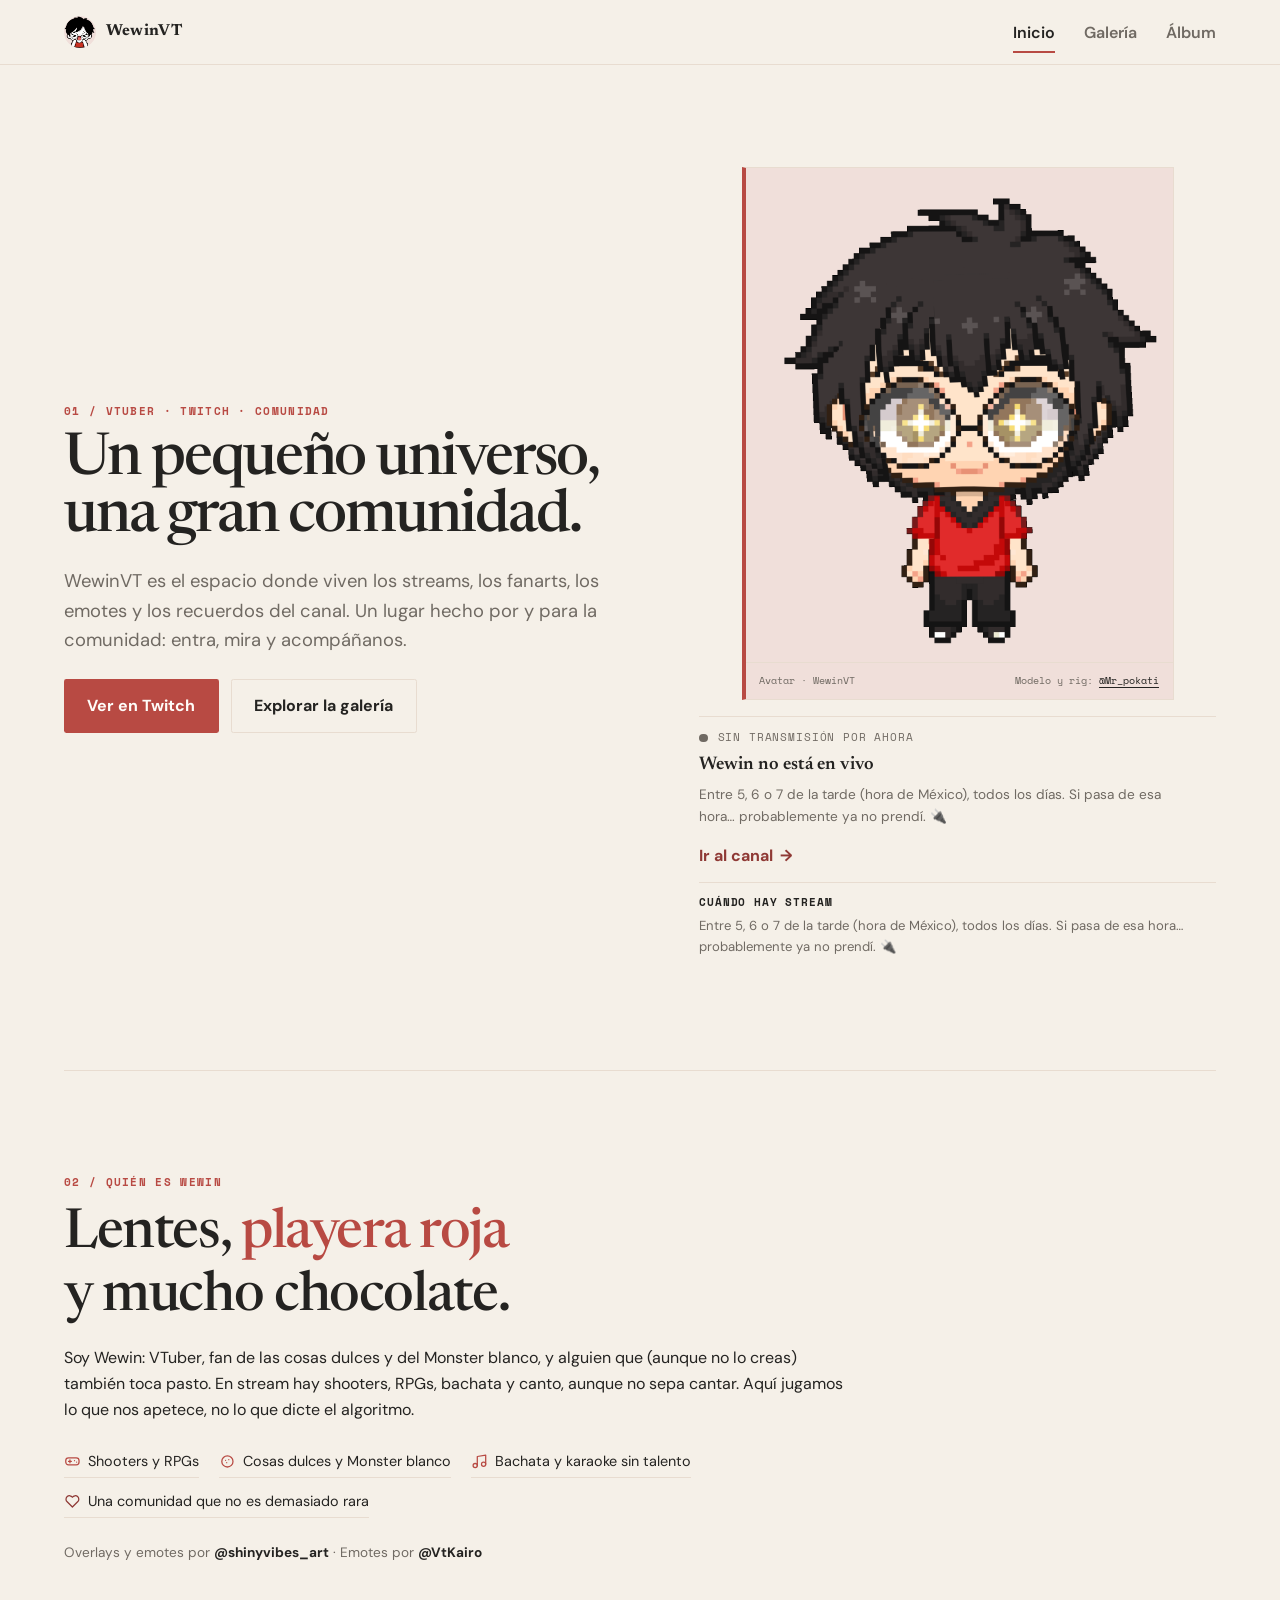
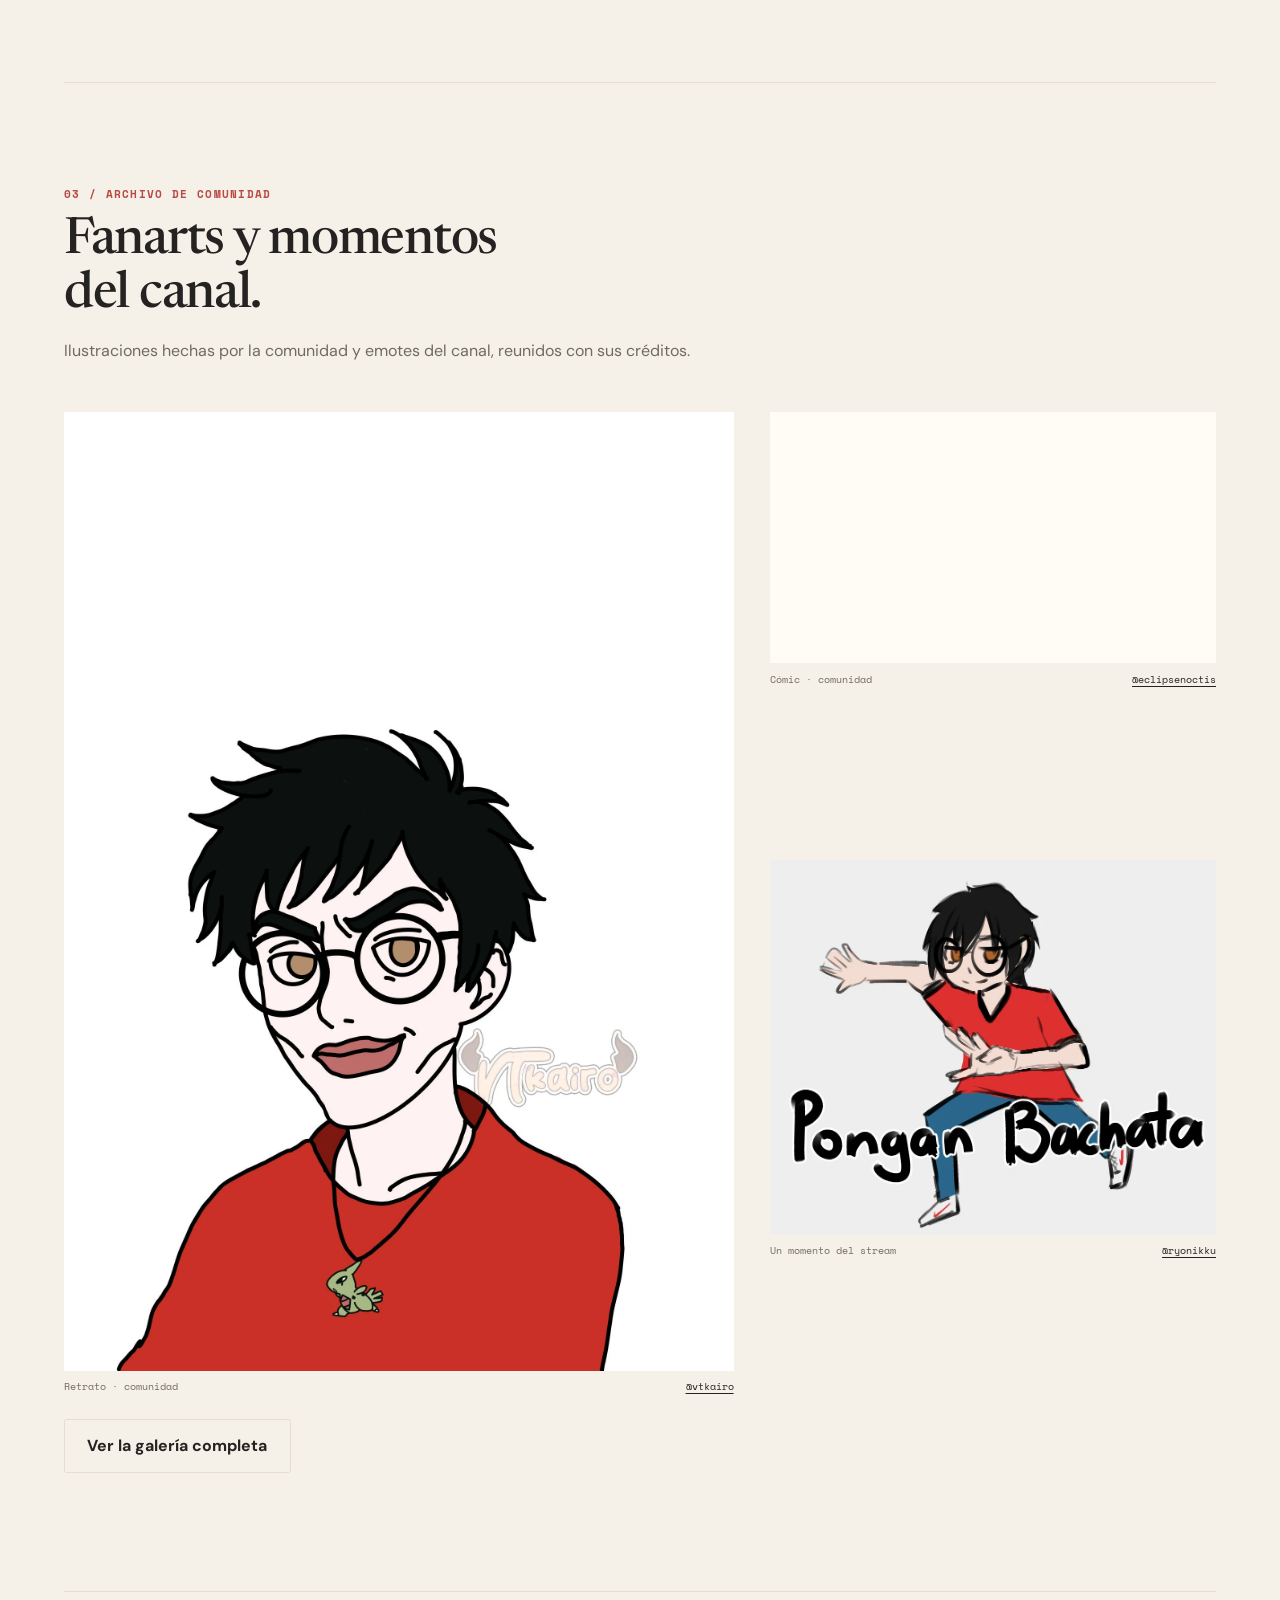
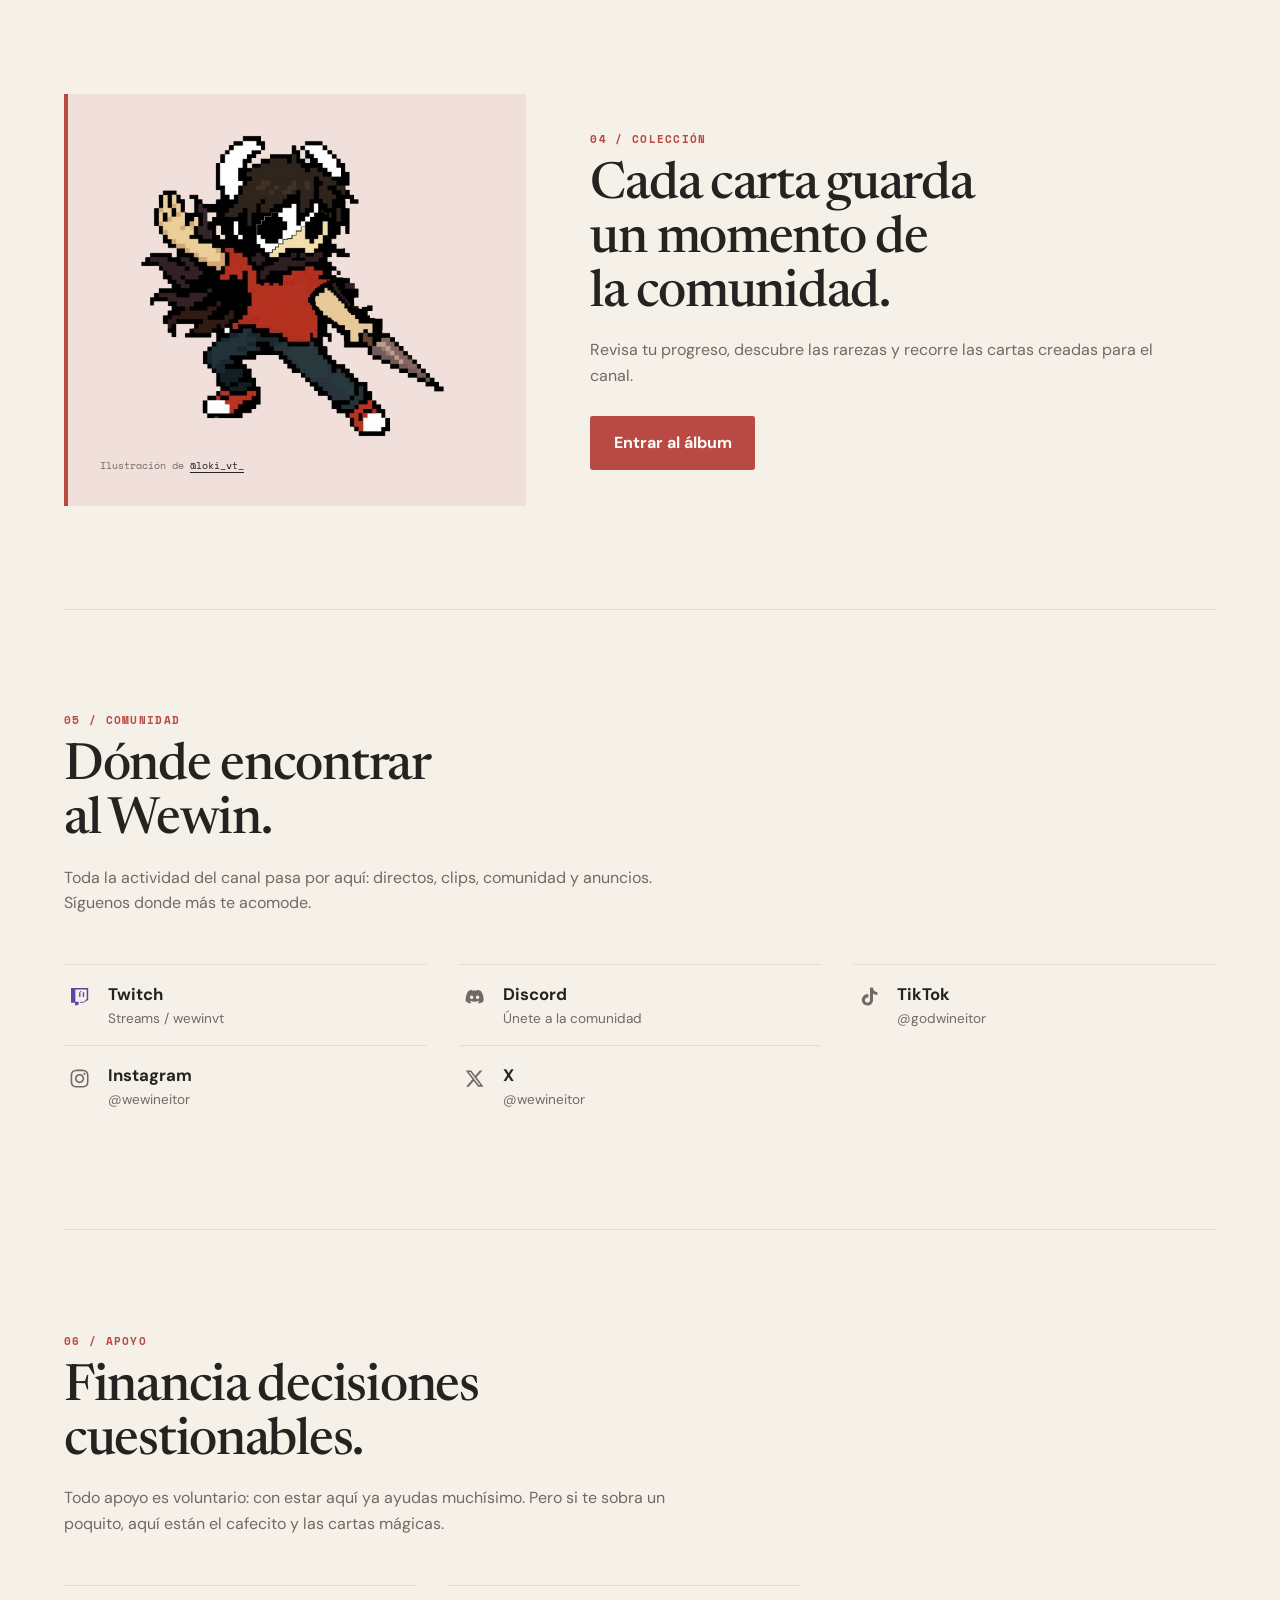
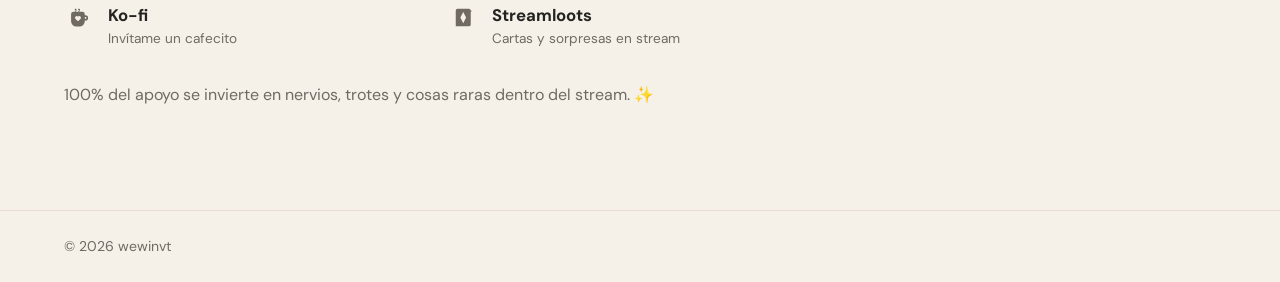
==== index.html @ 39ff48aa "feat(site): apply warm editorial redesign" ====
<!doctype html>
<html lang="es">
  <head>
    <meta charset="UTF-8" />
    <script>document.documentElement.classList.add('js');</script>
    <meta name="viewport" content="width=device-width, initial-scale=1.0" />
    <title>WewinVT | Comunidad, fanarts y streams</title>
    <meta
      name="description"
      content="WewinVT es el hub de la comunidad de Wewin: streams, fanarts, emotes, cartas y recuerdos del canal en un solo lugar."
    />
    <meta name="theme-color" content="#F5F0E8" />
    <link rel="icon" type="image/webp" href="favicon.webp" />
    <link rel="canonical" href="https://wewinvt.com/" />

    <link rel="preconnect" href="https://fonts.googleapis.com" />
    <link rel="preconnect" href="https://fonts.gstatic.com" crossorigin />
    <link
      href="https://fonts.googleapis.com/css2?family=DM+Sans:wght@400;500;600;700&family=Newsreader:opsz,wght@6..72,400..700&family=Space+Mono:wght@400;700&display=swap"
      rel="stylesheet"
    />
    <link rel="stylesheet" href="css/styles.css" />
    <link rel="stylesheet" href="css/paleta-editorial.css" />

    <meta property="og:type" content="website" />
    <meta property="og:site_name" content="WewinVT" />
    <meta property="og:title" content="WewinVT | Comunidad, fanarts y streams" />
    <meta
      property="og:description"
      content="El universo visual de Wewin: streams, fanarts, emotes, cartas y recuerdos de la comunidad."
    />
    <meta property="og:image" content="https://wewinvt.com/img/og-wewin.webp?v=2" />
    <meta property="og:image:type" content="image/webp" />
    <meta property="og:image:width" content="1200" />
    <meta property="og:image:height" content="630" />
    <meta property="og:image:alt" content="WewinVT y su avatar en pixel art, con la frase «Un pequeño universo, una gran comunidad» y enlace a Twitch." />
    <meta property="og:locale" content="es_MX" />
    <meta name="twitter:card" content="summary_large_image" />
    <meta name="twitter:image" content="https://wewinvt.com/img/og-wewin.webp?v=2" />
    <meta name="twitter:image:alt" content="WewinVT y su avatar en pixel art, con la frase «Un pequeño universo, una gran comunidad» y enlace a Twitch." />
    <meta name="twitter:title" content="WewinVT | Comunidad, fanarts y streams" />
    <meta
      name="twitter:description"
      content="El hub de Wewin para seguir el canal, ver fanarts y descubrir lo próximo de la comunidad."
    />
  </head>
  <body>
    <a class="skip-link" href="#contenido">Saltar al contenido</a>

    <header class="site-header">
      <div class="shell nav-bar">
        <a class="brand" href="index.html">
          <img src="img/emotes/risa.webp" alt="Logo de Wewin" width="32" height="32" />
          WewinVT
        </a>
        <button class="nav-toggle" type="button" aria-expanded="false" aria-controls="nav-menu" aria-label="Abrir o cerrar el menú">
          <svg viewBox="0 0 24 24" fill="none" stroke="currentColor" stroke-width="2" stroke-linecap="round" aria-hidden="true">
            <line x1="4" y1="7" x2="20" y2="7" />
            <line x1="4" y1="12" x2="20" y2="12" />
            <line x1="4" y1="17" x2="20" y2="17" />
          </svg>
        </button>
        <nav class="nav-menu" id="nav-menu" aria-label="Navegación principal">
          <ul class="nav-list">
            <li><span class="nav-link is-active" aria-current="page">Inicio</span></li>
            <li><a class="nav-link" href="emotes.html">Galería</a></li>
            <li><a class="nav-link" href="album.html">Álbum</a></li>
          </ul>
        </nav>
      </div>
    </header>

    <main id="contenido" class="shell">
      <!-- Inicio: descripción breve, señal en vivo y redes sociales -->
      <section class="hero" aria-labelledby="hero-titulo">
        <div class="hero-copy">
          <p class="eyebrow" data-animate>01 / VTuber · Twitch · Comunidad</p>
          <h1 id="hero-titulo" data-animate>Un pequeño universo, una gran comunidad.</h1>
          <p class="hero-text" data-animate>
            WewinVT es el espacio donde viven los streams, los fanarts, los emotes y los
            recuerdos del canal. Un lugar hecho por y para la comunidad: entra, mira y acompáñanos.
          </p>
          <div class="hero-actions" data-animate>
            <a class="button button-primary" href="https://www.twitch.tv/wewinvt" target="_blank" rel="noreferrer">Ver en Twitch</a>
            <a class="button button-secondary" href="emotes.html">Explorar la galería</a>
          </div>
        </div>

        <div class="hero-stage">
          <figure class="hero-figure" data-animate>
            <img
              src="img/avatar.webp"
              alt="Avatar de Wewin en pixel art con lentes de estrella y playera roja"
              width="1198"
              height="1423"
              fetchpriority="high"
            />
            <figcaption>
              <span>Avatar · WewinVT</span>
              <span>Modelo y rig: <a href="https://x.com/Mr_pokati" target="_blank" rel="noreferrer">@Mr_pokati</a></span>
            </figcaption>
          </figure>
          <div class="hero-live" data-animate>
            <aside class="signal-panel signal-loading" data-signal aria-label="Estado de la transmisión de Wewin" aria-live="polite">
              <div class="signal-header">
                <span class="signal-dot" aria-hidden="true"></span>
                <span data-signal-label>Consultando señal</span>
              </div>
              <strong class="signal-strong" data-signal-strong>Revisando el canal…</strong>
              <p class="signal-text" data-signal-text>Un momento, estamos viendo si Wewin está transmitiendo.</p>
              <div class="signal-meta" data-signal-meta></div>
              <a class="signal-cta" data-signal-cta href="https://www.twitch.tv/wewinvt" target="_blank" rel="noreferrer">Ir al canal</a>
            </aside>
            <div class="schedule-slot" data-schedule-slot></div>
          </div>
        </div>
      </section>

      <!-- Quién es Wewin -->
      <section class="section section-about" id="quien-es-wewin" aria-labelledby="about-titulo">
        <div class="about-inner">
          <div class="about-copy">
            <p class="eyebrow" data-animate>02 / Quién es Wewin</p>
            <h2 id="about-titulo" data-animate>Lentes, <span class="highlight">playera roja</span> y mucho chocolate.</h2>
            <p class="lead" data-animate>
              Soy Wewin: VTuber, fan de las cosas dulces y del Monster blanco, y alguien que (aunque
              no lo creas) también toca pasto. En stream hay shooters, RPGs, bachata y canto, aunque
              no sepa cantar. Aquí jugamos lo que nos apetece, no lo que dicte el algoritmo.
            </p>
            <ul class="about-chips" data-animate>
              <li>
                <svg viewBox="0 0 24 24" aria-hidden="true"><rect x="2.5" y="7" width="19" height="10" rx="4" /><path d="M6.5 12h4M8.5 10v4M15 11h.01M18 13h.01" /></svg>
                Shooters y RPGs
              </li>
              <li>
                <svg viewBox="0 0 24 24" aria-hidden="true"><circle cx="12" cy="12" r="8" /><path d="M9.4 10.4h.01M14 9.5h.01M11 13.8h.01" /></svg>
                Cosas dulces y Monster blanco
              </li>
              <li>
                <svg viewBox="0 0 24 24" aria-hidden="true"><path d="M9 18V5l12-2v13" /><circle cx="6" cy="18" r="3" /><circle cx="18" cy="16" r="3" /></svg>
                Bachata y karaoke sin talento
              </li>
              <li>
                <svg viewBox="0 0 24 24" aria-hidden="true"><path d="M19.5 12.6 12 20l-7.5-7.4A5 5 0 1 1 12 6.1a5 5 0 1 1 7.5 6.5z" /></svg>
                Una comunidad que no es demasiado rara
              </li>
            </ul>
            <p class="about-credits" data-animate>
              Overlays y emotes por <strong>@shinyvibes_art</strong> · Emotes por <strong>@VtKairo</strong>
            </p>
          </div>
        </div>
      </section>

      <section class="section" id="galeria-comunidad" aria-labelledby="galeria-home-titulo">
        <div class="section-heading" data-animate>
          <p class="eyebrow">03 / Archivo de comunidad</p>
          <h2 id="galeria-home-titulo">Fanarts y momentos del canal.</h2>
          <p class="lead">
            Ilustraciones hechas por la comunidad y emotes del canal, reunidos con sus créditos.
          </p>
        </div>

        <div class="home-gallery-grid">
          <figure class="home-gallery-item home-gallery-item--feature" data-animate>
            <a href="emotes.html" aria-label="Abrir la galería: retrato de Wewin con playera roja">
              <img src="img/fanarts/retrato-pintado.webp" alt="Retrato pintado de Wewin con playera roja" loading="lazy" decoding="async" />
            </a>
            <figcaption>
              <span>Retrato · comunidad</span>
              <a href="https://www.twitch.tv/vtkairo" target="_blank" rel="noreferrer">@vtkairo</a>
            </figcaption>
          </figure>
          <figure class="home-gallery-item" data-animate>
            <a href="emotes.html" aria-label="Abrir la galería: cómic de la comunidad">
              <img src="img/fanarts/comic-comunidad.webp" alt="Cómic de la comunidad: conversación entre amigos" loading="lazy" decoding="async" />
            </a>
            <figcaption>
              <span>Cómic · comunidad</span>
              <a href="https://www.twitch.tv/eclipsenoctis" target="_blank" rel="noreferrer">@eclipsenoctis</a>
            </figcaption>
          </figure>
          <figure class="home-gallery-item" data-animate>
            <a href="emotes.html" aria-label="Abrir la galería: Wewin bailando bachata">
              <img src="img/fanarts/pongan-bachata.webp" alt="Fanart: Wewin bailando con la frase «Pongan Bachata»" loading="lazy" decoding="async" />
            </a>
            <figcaption>
              <span>Un momento del stream</span>
              <a href="https://www.twitch.tv/ryonikku" target="_blank" rel="noreferrer">@ryonikku</a>
            </figcaption>
          </figure>
        </div>
        <p class="home-gallery-action" data-animate>
          <a class="button button-secondary" href="emotes.html">Ver la galería completa</a>
        </p>
      </section>

      <section class="section album-teaser" id="coleccion" aria-labelledby="album-home-titulo">
        <figure class="album-teaser__art" data-animate>
          <img src="img/fanarts/pixel-guerrero.webp" alt="Pixel art de un guerrero con espada, creado por la comunidad" loading="lazy" decoding="async" />
          <figcaption>Ilustración de <a href="https://www.twitch.tv/loki_vt_" target="_blank" rel="noreferrer">@loki_vt_</a></figcaption>
        </figure>
        <div class="album-teaser__copy" data-animate>
          <p class="eyebrow">04 / Colección</p>
          <h2 id="album-home-titulo">Cada carta guarda un momento de la comunidad.</h2>
          <p>
            Revisa tu progreso, descubre las rarezas y recorre las cartas creadas para el canal.
          </p>
          <a class="button button-primary" href="album.html">Entrar al álbum</a>
        </div>
      </section>

      <section class="section" id="redes" aria-labelledby="redes-titulo">
        <div class="section-heading" data-animate>
          <p class="eyebrow">05 / Comunidad</p>
          <h2 id="redes-titulo">Dónde encontrar al Wewin.</h2>
          <p class="lead">
            Toda la actividad del canal pasa por aquí: directos, clips, comunidad y anuncios.
            Síguenos donde más te acomode.
          </p>
        </div>

        <div class="card-grid" data-social-grid>
          <a class="social-card" data-animate href="https://www.twitch.tv/wewinvt" target="_blank" rel="noreferrer">
            <span class="social-icon" aria-hidden="true">
              <svg viewBox="-2.5 -2.5 27 27"><path d="M11.571 4.714h1.715v.928h-1.715zM4.071 1H1v17.143h4.715V21h3l2.57-2.857h3.857L21 15V1H4.071zm15.214 12.857-3.214 3.214h-3.857L10 19.643v-2.572H6.071V2.714h13.214v11.143zM10.429 6.071H12v5.5h-1.571v-5.5zm4.286 0h1.57v5.5h-1.57v-5.5z" /></svg>
            </span>
            <span>
              <strong>Twitch</strong>
              <span>Streams / wewinvt</span>
            </span>
          </a>
          <a class="social-card" data-animate href="https://discord.gg/C6X7KWMaZc" target="_blank" rel="noreferrer">
            <span class="social-icon" aria-hidden="true">
              <svg viewBox="-3.5 -3.5 31 31"><path d="M20.317 4.3698a19.7913 19.7913 0 00-4.8851-1.5152.0741.0741 0 00-.0785.0371c-.211.3753-.4447.8648-.6083 1.2495-1.8447-.2762-3.68-.2762-5.4868 0-.1636-.3933-.4058-.8742-.6177-1.2495a.077.077 0 00-.0785-.037 19.7363 19.7363 0 00-4.8852 1.515.0699.0699 0 00-.0321.0277C.5334 9.0458-.319 13.5799.0992 18.0578a.0824.0824 0 00.0312.0561c2.0528 1.5076 4.0413 2.4228 5.9929 3.0294a.0777.0777 0 00.0842-.0276c.4616-.6304.8731-1.2952 1.226-1.9942a.076.076 0 00-.0416-.1057c-.6528-.2476-1.2743-.5495-1.8722-.8923a.077.077 0 01-.0076-.1277 10.2989 10.2989 0 00.4134-.3318.0743.0743 0 01.0775-.0103c3.9278 1.7933 8.18 1.7933 12.0614 0a.0739.0739 0 01.0785.0095c.1322.1085.2664.2137.4133.3318a.0769.0769 0 01-.0066.1276 12.2992 12.2992 0 01-1.873.8914.0766.0766 0 00-.0407.1067c.3604.698.7719 1.3627 1.225 1.9932a.076.076 0 00.0842.0286c1.961-.6067 3.9495-1.5219 6.0023-3.0294a.077.077 0 00.0313-.0552c.5004-5.177-.8382-9.6739-3.5485-13.6604a.061.061 0 00-.0312-.0286zM8.02 15.3312c-1.1825 0-2.1569-1.0857-2.1569-2.419 0-1.3332.9555-2.4189 2.157-2.4189 1.2108 0 2.1757 1.0952 2.1568 2.419 0 1.3332-.9555 2.4189-2.1569 2.4189zm7.9748 0c-1.1825 0-2.1569-1.0857-2.1569-2.419 0-1.3332.9554-2.4189 2.1569-2.4189 1.2108 0 2.1757 1.0952 2.1568 2.419 0 1.3332-.946 2.4189-2.1568 2.4189z" /></svg>
            </span>
            <span>
              <strong>Discord</strong>
              <span>Únete a la comunidad</span>
            </span>
          </a>
          <a class="social-card" data-animate href="https://www.tiktok.com/@godwineitor" target="_blank" rel="noreferrer">
            <span class="social-icon" aria-hidden="true">
              <svg viewBox="-3.5 -3.5 31 31"><path d="M12.525.02c1.31-.02 2.61-.01 3.91-.02.08 1.53.63 3.09 1.75 4.17 1.12 1.11 2.7 1.62 4.24 1.79v4.03c-1.44-.05-2.89-.35-4.2-.97-.57-.26-1.1-.59-1.62-.93-.01 2.92.01 5.84-.02 8.75-.08 1.4-.54 2.79-1.35 3.94-1.31 1.92-3.58 3.17-5.91 3.21-1.43.08-2.86-.31-4.08-1.03-2.02-1.19-3.44-3.37-3.65-5.71-.02-.5-.03-1-.01-1.49.18-1.9 1.12-3.72 2.58-4.96 1.66-1.44 3.98-2.13 6.15-1.72.02 1.48-.04 2.96-.04 4.44-.99-.32-2.15-.23-3.02.37-.63.41-1.11 1.04-1.36 1.75-.21.51-.15 1.07-.14 1.61.24 1.64 1.82 3.02 3.5 2.87 1.12-.01 2.19-.66 2.77-1.61.19-.33.4-.67.41-1.06.1-1.79.06-3.57.07-5.36.01-4.03-.01-8.05.02-12.07z" /></svg>
            </span>
            <span>
              <strong>TikTok</strong>
              <span>@godwineitor</span>
            </span>
          </a>
          <a class="social-card" data-animate href="https://www.instagram.com/wewineitor/" target="_blank" rel="noreferrer">
            <span class="social-icon" aria-hidden="true">
              <svg viewBox="-3.5 -3.5 31 31"><path d="M12 2.163c3.204 0 3.584.012 4.85.07 3.252.148 4.771 1.691 4.919 4.919.058 1.265.069 1.645.069 4.849 0 3.205-.012 3.584-.069 4.849-.149 3.225-1.664 4.771-4.919 4.919-1.266.058-1.644.07-4.85.07-3.204 0-3.584-.012-4.849-.07-3.26-.149-4.771-1.699-4.919-4.92-.058-1.265-.07-1.645-.07-4.849 0-3.204.013-3.583.07-4.849.149-3.227 1.664-4.771 4.919-4.919 1.266-.057 1.645-.069 4.849-.069zm0-2.163c-3.259 0-3.667.014-4.947.072-4.358.2-6.78 2.618-6.98 6.98-.059 1.281-.073 1.689-.073 4.948 0 3.259.014 3.668.072 4.948.2 4.358 2.618 6.78 6.98 6.98 1.281.058 1.689.072 4.948.072 3.259 0 3.668-.014 4.948-.072 4.354-.2 6.782-2.618 6.979-6.98.059-1.28.073-1.689.073-4.948 0-3.259-.014-3.667-.072-4.947-.196-4.354-2.617-6.78-6.979-6.98-1.281-.059-1.69-.073-4.949-.073zm0 5.838c-3.403 0-6.162 2.759-6.162 6.162s2.759 6.163 6.162 6.163 6.162-2.759 6.162-6.163c0-3.403-2.759-6.162-6.162-6.162zm0 10.162c-2.209 0-4-1.79-4-4 0-2.209 1.791-4 4-4s4 1.791 4 4c0 2.21-1.791 4-4 4zm6.406-11.845c-.796 0-1.441.645-1.441 1.44s.645 1.44 1.441 1.44c.795 0 1.439-.645 1.439-1.44s-.644-1.44-1.439-1.44z" /></svg>
            </span>
            <span>
              <strong>Instagram</strong>
              <span>@wewineitor</span>
            </span>
          </a>
          <a class="social-card" data-animate href="https://x.com/wewineitor" target="_blank" rel="noreferrer">
            <span class="social-icon" aria-hidden="true">
              <svg viewBox="-1.96 -2 28 28"><path d="M18.244 2.25h3.308l-7.227 8.26 8.502 11.24H16.17l-5.214-6.817L4.99 21.75H1.68l7.73-8.835L1.254 2.25H8.08l4.713 6.231zm-1.161 17.52h1.833L7.084 4.126H5.117z" /></svg>
            </span>
            <span>
              <strong>X</strong>
              <span>@wewineitor</span>
            </span>
          </a>
        </div>
      </section>

      <!-- Donaciones -->
      <section class="section" id="apoyo" aria-labelledby="apoyo-titulo">
        <div class="section-heading" data-animate>
          <p class="eyebrow">06 / Apoyo</p>
          <h2 id="apoyo-titulo">Financia decisiones cuestionables.</h2>
          <p class="lead">
            Todo apoyo es voluntario: con estar aquí ya ayudas muchísimo. Pero si te sobra un
            poquito, aquí están el cafecito y las cartas mágicas.
          </p>
        </div>

        <div class="donate-grid">
          <a class="social-card" data-animate href="https://ko-fi.com/wewinvt" target="_blank" rel="noreferrer">
            <span class="social-icon" aria-hidden="true">
              <svg viewBox="0.95 -0.75 23 23"><path fill-rule="evenodd" clip-rule="evenodd" d="M4 7.4a2.4 2.4 0 0 1 2.4-2.4h8.8a2.4 2.4 0 0 1 2.4 2.4v6.9a5.2 5.2 0 0 1-5.2 5.2h-3.2a5.2 5.2 0 0 1-5.2-5.2V7.4zm6.85 7.1-2.45-2.35a1.72 1.72 0 1 1 2.45-2.42 1.72 1.72 0 1 1 2.45 2.42zM17.6 8.5h.75a2.55 2.55 0 0 1 0 5.1h-.75v-1.7h.75a.85.85 0 0 0 0-1.7h-.75z" /><path d="M7.5 3.2c0-.66.45-1.2 1-1.2s1 .54 1 1.2c0 .8-1 1.2-1 2.3h-1c0-.8 1-1.5 1-2.3zm3.4 0c0-.66.45-1.2 1-1.2s1 .54 1 1.2c0 .8-1 1.2-1 2.3h-1c0-.8 1-1.5 1-2.3z" /></svg>
            </span>
            <span>
              <strong>Ko-fi</strong>
              <span>Invítame un cafecito</span>
            </span>
          </a>
          <a class="social-card" data-animate href="https://www.streamloots.com/wewinvt" target="_blank" rel="noreferrer">
            <span class="social-icon" aria-hidden="true">
              <svg viewBox="1.43 1.1 21.8 21.8"><path fill-rule="evenodd" clip-rule="evenodd" d="M17.25 3.75H6.75A1.8 1.8 0 0 0 4.95 5.55v12.9a1.8 1.8 0 0 0 1.8 1.8h10.5a1.8 1.8 0 0 0 1.8-1.8V5.55a1.8 1.8 0 0 0-1.8-1.8zm-5.25 3L14.7 12 12 17.25 9.3 12z" /><path d="M18.6 5.4h1.1v1.1h-1.1zM5 19h1.1v1.1H5z" /></svg>
            </span>
            <span>
              <strong>Streamloots</strong>
              <span>Cartas y sorpresas en stream</span>
            </span>
          </a>
        </div>
        <p class="donate-note" data-animate>
          100% del apoyo se invierte en nervios, trotes y cosas raras dentro del stream. ✨
        </p>
      </section>
    </main>

    <footer class="site-footer">
      <div class="shell footer-bar">
        <span>© <span data-year>2026</span> wewinvt</span>
        <!-- TODO: confirmar el correo de contacto y descomentar: <a href="mailto:correo@wewinvt.com">Colaboraciones</a> -->
      </div>
    </footer>

    <script src="js/data.js" defer></script>
    <script src="js/main.js" defer></script>
  </body>
</html>
---- css/styles.css ----
/* ==========================================================================
   WewinVT — layout compartido (HTML + CSS + JS vanilla)
   La dirección visual y los tokens viven en paleta-editorial.css.
   ========================================================================== */

:root {
    /* Colores base */
    --bg: #f5f0e8;
    --bg-deep: #eee7dc;
    --surface: #fffcf6;
    --surface-strong: #fffcf6;
    --violet: #b84a43;
    --cyan: #b84a43;
    --gold: #825a21;
    --pink: #8f3935;
    --blue: #d9c8b5;
    --green: #52664b;
    --text: #242321;
    --muted: #706a63;
    --soft: #f0dfda;
    --line: #e8dcd0;

    /* Tipografía */
    --font-heading:
        "Newsreader", Georgia, serif;
    --font-body:
        "DM Sans", Arial, ui-sans-serif, system-ui, sans-serif;
    --font-mono:
        "Space Mono", ui-monospace, SFMono-Regular, Consolas, monospace;

    /* Espaciado */
    --space-2: 0.65rem;
    --space-3: 0.85rem;
    --space-4: 1rem;
    --space-5: 1.25rem;
    --space-6: 1.5rem;
    --space-8: 2rem;
    --space-section: clamp(3rem, 8vw, 5.5rem);

    /* Formas y sombras */
    --radius-sm: 0.9rem;
    --radius-md: 1.25rem;
    --radius-lg: 1.6rem;
    --radius-xl: 2.2rem;
    --radius-pill: 999px;
    --shadow: 0 24px 70px rgb(0 0 0 / 34%);
    --shadow-soft: 0 14px 40px rgb(0 0 0 / 26%);
    --focus-ring: 0 0 0 3px rgb(125 207 255 / 34%);

    /* Movimiento */
    --motion-fast: 180ms ease;
    --motion-medium: 260ms ease;
}

* {
    box-sizing: border-box;
}

html {
    scroll-behavior: smooth;
}

body {
    min-width: 320px;
    margin: 0;
    background: var(--bg);
    color: var(--text);
    font-family: var(--font-body);
    line-height: 1.6;
    text-rendering: optimizeLegibility;
}

::selection {
    background: rgb(187 154 247 / 52%);
}

a {
    color: inherit;
    text-decoration: none;
}

a:focus-visible,
button:focus-visible {
    outline: 2px solid var(--cyan);
    outline-offset: 4px;
    box-shadow: var(--focus-ring);
    border-radius: 0.5rem;
}

img {
    display: block;
    max-width: 100%;
}

button {
    font: inherit;
    color: inherit;
}

h1,
h2,
h3 {
    font-family: var(--font-heading);
    line-height: 1.15;
    text-wrap: balance;
    margin: 0 0 var(--space-4);
}

p {
    margin: 0 0 var(--space-4);
}

/* --------------------------------------------------------------------------
   Utilidades
   -------------------------------------------------------------------------- */

.shell {
    max-width: 72rem;
    margin-inline: auto;
    padding-inline: clamp(1rem, 4vw, 2rem);
}

.section {
    padding-block: var(--space-section);
}

.eyebrow {
    font-family: var(--font-mono);
    font-size: 0.78rem;
    font-weight: 700;
    letter-spacing: 0.16em;
    text-transform: uppercase;
    color: var(--cyan);
    margin-bottom: var(--space-3);
}

.section-heading {
    max-width: 60ch;
    margin-bottom: var(--space-8);
}

.section-heading h2 {
    font-size: clamp(1.6rem, 3.4vw, 2.2rem);
}

.section-heading .lead {
    color: var(--muted);
    max-width: 52ch;
}

.skip-link {
    position: absolute;
    top: -100%;
    left: 1rem;
    z-index: 100;
    padding: 0.6rem 1rem;
    border-radius: var(--radius-pill);
    background: var(--surface-strong);
    color: var(--text);
    font-weight: 700;
}

.skip-link:focus {
    top: 1rem;
}

/* --------------------------------------------------------------------------
   Botones
   -------------------------------------------------------------------------- */

.button {
    display: inline-flex;
    align-items: center;
    gap: 0.5rem;
    padding: 0.8rem 1.4rem;
    border: 1px solid transparent;
    border-radius: var(--radius-pill);
    font-weight: 700;
    cursor: pointer;
    transition:
        transform var(--motion-fast),
        box-shadow var(--motion-fast),
        background var(--motion-fast),
        border-color var(--motion-fast);
}

.button:hover {
    transform: translateY(-2px);
}

.button-primary {
    background: var(--violet);
    color: #16171f;
    box-shadow: 0 12px 32px rgb(122 162 247 / 30%);
}

.button-primary:hover {
    box-shadow: 0 16px 40px rgb(187 154 247 / 36%);
}

.button-secondary {
    border-color: var(--line);
    background: var(--soft);
    color: var(--text);
}

.button-secondary:hover {
    border-color: var(--violet);
}

.button[disabled],
.button[aria-disabled="true"] {
    opacity: 0.55;
    cursor: not-allowed;
    transform: none;
    box-shadow: none;
}

/* --------------------------------------------------------------------------
   Barra de navegación
   -------------------------------------------------------------------------- */

.site-header {
    position: sticky;
    top: 0;
    z-index: 50;
    border-bottom: 1px solid var(--line);
    background: rgb(20 21 31 / 78%);
    backdrop-filter: blur(14px);
    -webkit-backdrop-filter: blur(14px);
}

.nav-bar {
    display: flex;
    align-items: center;
    justify-content: space-between;
    gap: var(--space-4);
    min-height: 4rem;
}

.brand {
    display: inline-flex;
    align-items: center;
    gap: 0.6rem;
    font-family: var(--font-heading);
    font-weight: 700;
    letter-spacing: 0.02em;
}

.brand img {
    width: 2rem;
    height: 2rem;
    border-radius: 50%;
    background: var(--soft);
}

.nav-list {
    display: flex;
    align-items: center;
    gap: clamp(0.9rem, 2.5vw, 1.8rem);
    margin: 0;
    padding: 0;
    list-style: none;
}

.nav-link {
    position: relative;
    padding: 0.35rem 0;
    color: var(--muted);
    font-weight: 600;
    transition: color var(--motion-fast);
}

.nav-link:hover {
    color: var(--text);
}

.nav-link.is-active {
    color: var(--text);
}

.nav-link.is-active::after {
    content: "";
    position: absolute;
    inset: auto 0 -0.35rem;
    height: 3px;
    border-radius: var(--radius-pill);
    background: var(--violet);
}

.nav-toggle {
    display: none;
    place-items: center;
    width: 2.8rem;
    height: 2.8rem;
    padding: 0;
    border: 1px solid var(--line);
    border-radius: var(--radius-sm);
    background: var(--soft);
    cursor: pointer;
}

.nav-toggle svg {
    width: 1.25rem;
    height: 1.25rem;
}

@media (max-width: 640px) {
    .nav-toggle {
        display: grid;
    }

    .nav-menu {
        position: absolute;
        top: 100%;
        left: 0;
        right: 0;
        display: none;
        padding: var(--space-4) clamp(1rem, 4vw, 2rem) var(--space-5);
        border-bottom: 1px solid var(--line);
        background: rgb(20 21 31 / 96%);
    }

    .site-header.is-open .nav-menu {
        display: block;
    }

    .nav-menu .nav-list {
        flex-direction: column;
        align-items: flex-start;
        gap: var(--space-4);
    }
}

/* --------------------------------------------------------------------------
   Hero (index)
   -------------------------------------------------------------------------- */

.hero {
    display: grid;
    gap: var(--space-8);
    padding-block: clamp(2.5rem, 7vw, 5rem) var(--space-section);
}

@media (min-width: 900px) {
    .hero {
        grid-template-columns: 1.05fr 0.95fr;
        align-items: center;
    }
}

.hero-copy h1 {
    font-size: clamp(2.2rem, 5.4vw, 3.6rem);
    letter-spacing: -0.02em;
}

.hero-text {
    color: var(--muted);
    max-width: 46ch;
    font-size: clamp(1rem, 1.6vw, 1.12rem);
}

.hero-actions {
    display: flex;
    flex-wrap: wrap;
    gap: var(--space-3);
}

/* Panel del estado de la señal en vivo */

.signal-panel {
    position: relative;
    overflow: hidden;
    padding: var(--space-6);
    border: 1px solid var(--line);
    border-radius: var(--radius-xl);
    background: var(--surface-strong);
    box-shadow: var(--shadow);
}

.signal-panel::before {
    content: "";
    position: absolute;
    inset: 0 auto 0 0;
    width: 4px;
    background: var(--muted);
    transition: background var(--motion-medium);
}

.signal-live::before {
    background: var(--pink);
}

.signal-offline::before {
    background: var(--muted);
}

.signal-loading::before {
    background: var(--gold);
}

.signal-error::before {
    background: var(--pink);
}

.signal-header {
    display: flex;
    align-items: center;
    gap: 0.6rem;
    font-family: var(--font-mono);
    font-size: 0.8rem;
    letter-spacing: 0.12em;
    text-transform: uppercase;
    color: var(--muted);
}

.signal-dot {
    width: 0.65rem;
    height: 0.65rem;
    border-radius: 50%;
    background: var(--muted);
}

.signal-live .signal-dot {
    background: var(--pink);
    box-shadow: 0 0 0 0 rgb(247 118 142 / 55%);
    animation: dot-pulse 1.6s ease-out infinite;
}

.signal-loading .signal-dot {
    background: var(--gold);
    animation: dot-pulse 1.6s ease-out infinite;
}

@keyframes dot-pulse {
    0% {
        box-shadow: 0 0 0 0 rgb(247 118 142 / 55%);
    }
    70% {
        box-shadow: 0 0 0 0.7rem transparent;
    }
    100% {
        box-shadow: 0 0 0 0 transparent;
    }
}

.signal-strong {
    display: block;
    margin-top: var(--space-3);
    font-size: 1.35rem;
    font-weight: 800;
}

.signal-text {
    color: var(--muted);
    min-height: 1.4rem;
    margin-top: var(--space-2);
}

.signal-meta {
    display: flex;
    flex-wrap: wrap;
    gap: var(--space-3);
    margin-top: var(--space-3);
}

.signal-meta span,
.signal-badge {
    padding: 0.3rem 0.75rem;
    border: 1px solid var(--line);
    border-radius: var(--radius-pill);
    background: var(--soft);
    font-family: var(--font-mono);
    font-size: 0.78rem;
}

.signal-cta {
    display: inline-flex;
    align-items: center;
    gap: 0.45rem;
    margin-top: var(--space-4);
    color: var(--cyan);
    font-weight: 700;
}

.signal-cta::after {
    content: "→";
    transition: transform var(--motion-fast);
}

.signal-cta:hover::after {
    transform: translateX(4px);
}

/* --------------------------------------------------------------------------
   Redes sociales / tarjetas generales
   -------------------------------------------------------------------------- */

.card-grid {
    display: grid;
    gap: var(--space-4);
}

@media (min-width: 640px) {
    .card-grid {
        grid-template-columns: repeat(2, 1fr);
    }
}

@media (min-width: 960px) {
    .card-grid {
        grid-template-columns: repeat(4, 1fr);
    }
}

.social-card {
    position: relative;
    display: flex;
    gap: var(--space-4);
    align-items: flex-start;
    padding: var(--space-5);
    border: 1px solid var(--line);
    border-radius: var(--radius-lg);
    background: var(--surface);
    backdrop-filter: blur(8px);
    -webkit-backdrop-filter: blur(8px);
    transition:
        transform var(--motion-fast),
        border-color var(--motion-fast),
        box-shadow var(--motion-fast);
}

.social-card:hover {
    transform: translateY(-4px);
    border-color: var(--accent, var(--violet));
    box-shadow: var(--shadow-soft);
}

.social-icon {
    display: flex;
    align-items: center;
    justify-content: center;
    flex-shrink: 0;
    width: 2.9rem;
    height: 2.9rem;
    border-radius: var(--radius-sm);
    border: 1px solid var(--cacao, var(--line));
    background: var(--soft);
    color: var(--accent, var(--violet));
    line-height: 0;
}

.social-icon svg {
    display: block;
    width: 1.45rem;
    height: 1.45rem;
    fill: currentColor;
}

.social-card strong {
    display: block;
    font-family: var(--font-heading);
    font-size: 1.05rem;
}

.social-card > span:not(.social-icon) {
    display: block;
    color: var(--muted);
    font-family: var(--font-mono);
    font-size: 0.82rem;
}

/* --------------------------------------------------------------------------
   Página de emotes y fanarts
   -------------------------------------------------------------------------- */

.emote-grid {
    display: grid;
    grid-template-columns: repeat(auto-fill, minmax(9.5rem, 1fr));
    gap: var(--space-4);
    padding: 0;
    margin: 0;
    list-style: none;
}

.emote-tile {
    margin: 0;
}

.tile-btn {
    position: relative;
    display: grid;
    place-items: center;
    width: 100%;
    aspect-ratio: 1;
    padding: var(--space-4);
    border: 1px solid var(--line);
    border-radius: var(--radius-lg);
    background: var(--surface);
    cursor: zoom-in;
    transition:
        transform var(--motion-fast),
        border-color var(--motion-fast),
        box-shadow var(--motion-fast);
}

.tile-btn:hover {
    transform: translateY(-4px);
    border-color: var(--violet);
    box-shadow: var(--shadow-soft);
}

.tile-btn img {
    max-width: 74%;
    max-height: 74%;
    object-fit: contain;
    transition: transform var(--motion-fast);
}

.tile-btn:hover img {
    transform: scale(1.12);
}

.animation-badge {
    position: absolute;
    top: 0.6rem;
    right: 0.6rem;
    padding: 0.15rem 0.5rem;
    border-radius: var(--radius-pill);
    background: rgb(125 207 255 / 18%);
    color: var(--cyan);
    font-family: var(--font-mono);
    font-size: 0.66rem;
    font-weight: 800;
    letter-spacing: 0.08em;
}

.fanart-grid {
    columns: 17rem;
    column-gap: var(--space-4);
    padding: 0;
    margin: 0;
    list-style: none;
}

.fanart-card {
    break-inside: avoid;
    margin: 0 0 var(--space-4);
}

.fanart-card .tile-btn {
    padding: 0;
    background: var(--surface);
    aspect-ratio: auto;
    overflow: hidden;
}

.fanart-card img {
    width: 100%;
    height: auto;
    transition: transform var(--motion-medium);
}

.fanart-card .tile-btn:hover img {
    transform: scale(1.03);
}

.gallery-note {
    color: var(--muted);
    font-size: 0.9rem;
}

/* Lightbox compartido */

.lightbox {
    position: fixed;
    inset: 0;
    z-index: 100;
    display: grid;
    place-items: center;
    padding: clamp(1rem, 4vw, 2.5rem);
    background: rgb(10 11 20 / 88%);
    backdrop-filter: blur(10px);
    -webkit-backdrop-filter: blur(10px);
}

.lightbox[hidden] {
    display: none;
}

.lb-img {
    max-width: min(92vw, 60rem);
    max-height: 82vh;
    object-fit: contain;
    border-radius: var(--radius-md);
    box-shadow: var(--shadow);
}

.lb-caption {
    position: fixed;
    left: 50%;
    bottom: 1.4rem;
    transform: translateX(-50%);
    max-width: min(90vw, 46rem);
    margin: 0;
    padding: 0.55rem 1rem;
    border-radius: var(--radius-pill);
    background: var(--surface-strong);
    border: 1px solid var(--line);
    color: var(--muted);
    font-size: 0.88rem;
    text-align: center;
}

.lb-btn {
    position: fixed;
    top: 50%;
    transform: translateY(-50%);
    display: grid;
    place-items: center;
    width: 3rem;
    height: 3rem;
    padding: 0;
    border: 1px solid var(--line);
    border-radius: 50%;
    background: var(--surface-strong);
    color: var(--text);
    font-size: 1.4rem;
    cursor: pointer;
    transition:
        background var(--motion-fast),
        transform var(--motion-fast);
}

.lb-btn:hover {
    background: var(--soft);
}

.lb-prev {
    left: clamp(0.5rem, 2vw, 1.5rem);
}

.lb-next {
    right: clamp(0.5rem, 2vw, 1.5rem);
}

.lb-close {
    position: fixed;
    top: clamp(0.8rem, 2vw, 1.5rem);
    right: clamp(0.8rem, 2vw, 1.5rem);
    width: 3rem;
    height: 3rem;
    padding: 0;
    border: 1px solid var(--line);
    border-radius: 50%;
    background: var(--surface-strong);
    color: var(--text);
    font-size: 1.2rem;
    cursor: pointer;
}

@media (max-width: 640px) {
    .lb-btn {
        top: auto;
        bottom: 4.6rem;
        transform: none;
    }
}

/* --------------------------------------------------------------------------
   404
   -------------------------------------------------------------------------- */

.notfound {
    min-height: 100vh;
    display: grid;
    place-content: center;
    text-align: center;
    padding: var(--space-8) var(--space-4);
}

.notfound code {
    font-family: var(--font-mono);
    font-size: clamp(4rem, 18vw, 9rem);
    font-weight: 800;
    letter-spacing: 0.08em;
    line-height: 1;
    color: var(--violet);
}

.notfound .lead {
    max-width: 44ch;
    margin-inline: auto;
    color: var(--muted);
    margin-top: var(--space-5);
}

.notfound-emote {
    width: 5rem;
    margin: 0 auto var(--space-6);
    animation: bob 3.2s ease-in-out infinite;
}

@keyframes bob {
    0%,
    100% {
        transform: translateY(0);
    }
    50% {
        transform: translateY(-0.8rem);
    }
}

.notfound-actions {
    display: flex;
    flex-wrap: wrap;
    gap: var(--space-3);
    justify-content: center;
    margin-top: var(--space-6);
}

/* --------------------------------------------------------------------------
   Pie de página
   -------------------------------------------------------------------------- */

.site-footer {
    border-top: 1px solid var(--line);
    padding-block: var(--space-6);
}

.footer-bar {
    display: flex;
    flex-wrap: wrap;
    gap: var(--space-4);
    align-items: center;
    justify-content: space-between;
    color: var(--muted);
    font-size: 0.88rem;
}

.footer-bar ul {
    display: flex;
    flex-wrap: wrap;
    gap: var(--space-4);
    margin: 0;
    padding: 0;
    list-style: none;
}

.footer-bar a:hover {
    color: var(--text);
}

/* --------------------------------------------------------------------------
   Animaciones de entrada (respetan prefers-reduced-motion)
   -------------------------------------------------------------------------- */

html.js [data-animate] {
    opacity: 0;
    transform: translateY(14px);
    transition:
        opacity var(--motion-medium),
        transform var(--motion-medium);
}

html.js [data-animate].is-visible {
    opacity: 1;
    transform: none;
}

@media (prefers-reduced-motion: reduce) {
    html {
        scroll-behavior: auto;
    }

    *,
    *::before,
    *::after {
        animation-duration: 0.01ms !important;
        animation-iteration-count: 1 !important;
        transition-duration: 0.01ms !important;
    }

    html.js [data-animate] {
        opacity: 1;
        transform: none;
    }
}

/* ==========================================================================
   Extras de la versión mejorada (wewinvt.com upgrades)
   ========================================================================== */

/* Token extendido de la paleta chocolate: "Cacao" para bordes y divisores */
:root {
    --cacao: #4a342c;
}

/* Columna derecha del hero: panel en vivo + horario */
.hero-stage {
    display: grid;
    gap: var(--space-4);
    align-content: start;
}

/* Tarjeta de horario de streams */
.schedule-card {
    display: grid;
    gap: 0.25rem;
    padding: var(--space-4) var(--space-5);
    border: 1px solid var(--cacao);
    border-radius: var(--radius-md);
    background: var(--surface);
}

.schedule-card strong {
    font-family: var(--font-heading);
}

.schedule-card span {
    color: var(--muted);
    font-family: var(--font-mono);
    font-size: 0.85rem;
}

/* Reproductor de Twitch cuando el canal está en vivo */
.stream-frame {
    aspect-ratio: 16 / 9;
    width: 100%;
    border: 0;
    border-radius: var(--radius-md);
    margin-top: var(--space-4);
}

/* Sección "Quién es Wewin" */
.about-inner {
    display: grid;
    gap: var(--space-8);
    align-items: center;
}

.highlight {
    color: var(--pink);
}

.about-figure {
    order: -1; /* móvil: imagen arriba, texto abajo */
    justify-self: center;
    margin: 0;
    max-width: 17rem;
}

@media (min-width: 900px) {
    .about-figure {
        order: 0;
        max-width: 23rem;
    }
}

/* Crédito destacado del artista del avatar */
.about-artist {
    margin: 0;
    color: var(--text);
    font-size: 1rem;
}

.artist-link {
    color: var(--cyan);
    font-family: var(--font-heading);
    font-size: 1.12rem;
    font-weight: 800;
    text-underline-offset: 4px;
}

.artist-link:hover {
    text-decoration: underline;
}

.artist-role {
    color: var(--muted);
    font-size: 0.82rem;
}

.about-figure img {
    width: 100%;
    filter: drop-shadow(0 18px 40px rgb(0 0 0 / 40%));
}

.about-chips {
    display: grid;
    grid-template-columns: repeat(2, minmax(0, 1fr));
    gap: var(--space-3);
    margin: 0 0 var(--space-5);
    padding: 0;
    list-style: none;
}

.about-chips li {
    display: flex;
    align-items: center;
    gap: 0.55rem;
    padding: 0.7rem 0.9rem;
    border: 1px solid var(--cacao);
    border-radius: var(--radius-sm);
    background: var(--surface);
    color: var(--text);
    font-size: 0.92rem;
}

.about-chips svg {
    flex-shrink: 0;
    width: 1.05rem;
    height: 1.05rem;
    fill: none;
    stroke: var(--gold);
    stroke-width: 1.8;
    stroke-linecap: round;
    stroke-linejoin: round;
}

.about-chips li:nth-child(4) svg {
    stroke: var(--pink);
}

@media (min-width: 900px) {
    .about-inner {
        grid-template-columns: 1.15fr 0.85fr;
    }
}

.about-credits {
    color: var(--muted);
    font-size: 0.85rem;
}

.about-credits strong {
    color: var(--text);
    font-weight: 700;
}

/* Bloque de apoyo (donaciones) bajo las redes */
.donate-grid {
    display: grid;
    gap: var(--space-4);
    grid-template-columns: repeat(auto-fit, minmax(15rem, 1fr));
    max-width: 46rem;
}

.donate-note {
    max-width: 70ch;
    margin-top: var(--space-4);
    margin-bottom: 0;
    color: var(--muted);
}

.donate-note a {
    color: var(--cyan);
    font-weight: 700;
}

/* Créditos de emotes y fanarts */
.tile-credit {
    margin: 0 0 var(--space-4);
    color: var(--muted);
    font-size: 0.8rem;
}

.tile-credit a {
    color: var(--muted);
    text-underline-offset: 3px;
}

.tile-credit a:hover {
    color: var(--cyan);
}

.gallery-note a {
    color: var(--cyan);
    font-weight: 700;
}

.lb-caption a {
    color: var(--cyan);
    text-underline-offset: 3px;
}
---- css/paleta-editorial.css ----
/* =========================================================
   WewinVT · Warm Editorial Manga
   Tokens y tratamiento visual del sitio público.
   La experiencia de sobres/overlay conserva su hoja independiente.
   ========================================================= */

:root {
  /* Paleta editorial cálida */
  --color-bg: #f5f0e8;
  --color-surface: #fffcf6;
  --color-ink: #242321;
  --color-muted: #706a63;
  --color-accent: #b84a43;
  --color-accent-hover: #8f3935;
  --color-border: #e8dcd0;
  --color-accent-soft: #f0dfda;
  --color-sand: #d9c8b5;
  --color-success: #52664b;

  /* Alias de compatibilidad para los componentes existentes. */
  --bg: var(--color-bg);
  --bg-deep: #eee7dc;
  --surface: var(--color-surface);
  --surface-strong: #fffcf6;
  --violet: var(--color-accent);
  --cyan: var(--color-accent);
  --gold: #825a21;
  --pink: var(--color-accent-hover);
  --blue: var(--color-sand);
  --green: var(--color-success);
  --text: var(--color-ink);
  --muted: var(--color-muted);
  --soft: var(--color-accent-soft);
  --line: var(--color-border);

  --font-heading: "Newsreader", Georgia, serif;
  --font-body: "DM Sans", Arial, sans-serif;
  --font-mono: "Space Mono", monospace;

  --content-width: min(94vw, 112.5rem);
  --page-gutter: clamp(1rem, 2vw, 2rem);
  --space-section: clamp(4rem, 8vw, 7rem);

  --radius-sm: 0.15rem;
  --radius-md: 0.25rem;
  --radius-lg: 0.35rem;
  --radius-xl: 0.5rem;
  --radius-pill: 999px;
  --shadow: 0 16px 36px rgb(36 35 33 / 9%);
  --shadow-soft: 0 6px 18px rgb(36 35 33 / 8%);
  --focus-ring: 0 0 0 4px rgb(184 74 67 / 18%);
}

html {
  scroll-behavior: smooth;
}

body {
  background: var(--color-bg);
  color: var(--color-ink);
}

body::before,
body::after {
  content: none;
  display: none;
}

::selection {
  background: var(--color-accent-soft);
  color: var(--color-ink);
}

a {
  text-decoration-thickness: 1px;
  text-underline-offset: 3px;
}

a:hover {
  color: var(--color-accent-hover);
}

a:focus-visible,
button:focus-visible {
  outline: 2px solid var(--color-accent);
  outline-offset: 3px;
  box-shadow: var(--focus-ring);
  border-radius: var(--radius-sm);
}

h1,
h2,
h3 {
  font-weight: 500;
  letter-spacing: -0.025em;
}

.shell {
  max-width: var(--content-width);
  padding-inline: var(--page-gutter);
}

.section {
  padding-block: var(--space-section);
  border-top: 1px solid var(--color-border);
}

.eyebrow {
  margin-bottom: 0.8rem;
  color: var(--color-accent);
  font-family: var(--font-mono);
  font-size: 0.68rem;
  font-weight: 700;
  letter-spacing: 0.12em;
  line-height: 1.5;
}

.section-heading {
  max-width: 54rem;
  margin-bottom: clamp(1.8rem, 4vw, 3rem);
}

.section-heading h2 {
  max-width: 18ch;
  font-size: clamp(2rem, 4vw, 3.4rem);
  line-height: 1.05;
}

.gallery-page > .section-heading h1 {
  max-width: 12ch;
  margin-bottom: 1rem;
  font-size: clamp(3rem, 7vw, 5.6rem);
  line-height: 0.98;
}

.section-heading .lead {
  color: var(--color-muted);
  max-width: 58ch;
}

.skip-link {
  border-radius: var(--radius-sm);
  background: var(--color-ink);
  color: var(--color-surface);
}

.skip-link:hover {
  color: var(--color-surface);
}

.button {
  border-radius: var(--radius-sm);
  box-shadow: none;
  text-decoration: none;
}

.button:hover {
  transform: translateY(-1px);
}

.button-primary {
  background: var(--color-accent);
  color: #fffdf9;
}

.button-primary:hover {
  background: var(--color-accent-hover);
  color: #fffdf9;
  box-shadow: none;
}

.button-secondary {
  border-color: var(--color-border);
  background: transparent;
  color: var(--color-ink);
}

.button-secondary:hover {
  border-color: var(--color-accent);
  background: var(--color-accent-soft);
  color: var(--color-ink);
}

.site-header {
  border-bottom: 1px solid var(--color-border);
  background: var(--color-bg);
  backdrop-filter: none;
  -webkit-backdrop-filter: none;
}

.brand {
  color: var(--color-ink);
}

.brand:hover {
  color: var(--color-ink);
}

.brand img {
  border-radius: 50%;
  background: var(--color-accent-soft);
}

.nav-link {
  color: var(--color-muted);
}

.nav-link:hover,
.nav-link.is-active {
  color: var(--color-ink);
}

.nav-link.is-active::after {
  height: 2px;
  border-radius: 0;
  background: var(--color-accent);
}

.nav-toggle {
  border-color: var(--color-border);
  border-radius: var(--radius-sm);
  background: transparent;
  color: var(--color-ink);
}

@media (max-width: 640px) {
  .nav-menu {
    border-bottom-color: var(--color-border);
    background: var(--color-bg);
  }
}

.hero {
  grid-template-columns: minmax(0, 1fr);
  gap: clamp(2rem, 5vw, 4rem);
  padding-block: clamp(3.5rem, 8vw, 7rem);
}

@media (min-width: 900px) {
  .hero {
    grid-template-columns: minmax(0, 1.05fr) minmax(20rem, 0.95fr);
    align-items: center;
  }
}

.hero-copy h1 {
  width: 100%;
  max-width: 18ch;
  margin-bottom: 1.25rem;
  font-size: clamp(2.65rem, 4.6vw, 4.2rem);
  font-weight: 500;
  line-height: 0.98;
  letter-spacing: -0.035em;
}

.hero-text {
  max-width: 48ch;
  color: var(--color-muted);
  font-size: clamp(1.02rem, 1.5vw, 1.15rem);
}

.hero-actions {
  gap: 0.75rem;
  margin-top: 1.5rem;
}

.hero-stage {
  min-width: 0;
  display: grid;
  gap: 1rem;
  align-content: center;
}

.hero-live {
  display: grid;
  gap: 0;
}

.hero-figure {
  position: relative;
  display: flex;
  flex-direction: column;
  width: 100%;
  max-width: 27rem;
  margin: 0;
  overflow: hidden;
  border: 1px solid var(--color-border);
  border-left: 4px solid var(--color-accent);
  background: var(--color-accent-soft);
  justify-self: center;
}

.hero-figure img {
  width: 100%;
  height: auto;
  padding: 0.75rem 1rem;
  object-fit: contain;
  object-position: center;
}

.hero-figure figcaption {
  display: flex;
  justify-content: space-between;
  gap: 0.75rem;
  width: 100%;
  margin: 0;
  padding: 0.65rem 0.85rem;
  border-top: 1px solid var(--color-border);
  color: var(--color-muted);
  font-family: var(--font-mono);
  font-size: 0.64rem;
  line-height: 1.5;
  background: var(--color-accent-soft);
}

.hero-figure figcaption a {
  color: var(--color-ink);
  text-decoration: underline;
}

.signal-panel {
  position: relative;
  display: grid;
  grid-template-columns: minmax(0, 1fr);
  align-items: baseline;
  gap: 0.25rem 0.75rem;
  padding: 0.8rem 3rem 0.8rem 0;
  border: 0;
  border-top: 1px solid var(--color-border);
  border-radius: 0;
  background: transparent;
  box-shadow: none;
}

.signal-panel::before {
  display: none;
}

.signal-header {
  grid-column: 1 / -1;
  color: var(--color-muted);
  font-size: 0.66rem;
  letter-spacing: 0.08em;
}

.signal-dot {
  width: 0.55rem;
  height: 0.55rem;
  background: var(--color-muted);
}

.signal-live .signal-dot {
  background: var(--color-accent);
  box-shadow: none;
  animation: none;
}

.signal-loading .signal-dot {
  background: var(--color-sand);
  animation: none;
}

.signal-strong {
  grid-column: 1 / -1;
  margin: 0;
  font-family: var(--font-heading);
  font-size: 1.15rem;
  font-weight: 600;
}

.signal-text {
  grid-column: 1 / -1;
  min-height: 0;
  margin: 0;
  color: var(--color-muted);
  font-size: 0.85rem;
}

.signal-meta {
  grid-column: 1 / -1;
  margin-top: 0.25rem;
}

.signal-meta span,
.signal-badge {
  padding: 0;
  border: 0;
  border-radius: 0;
  background: transparent;
  color: var(--color-muted);
  font-size: 0.72rem;
}

.signal-cta {
  grid-column: 1 / -1;
  margin-top: 0.25rem;
  color: var(--color-accent-hover);
}

.schedule-card {
  display: flex;
  flex-wrap: wrap;
  gap: 0.25rem 1rem;
  padding: 0.7rem 0;
  border: 0;
  border-top: 1px solid var(--color-border);
  border-radius: 0;
  background: transparent;
}

.schedule-card strong {
  color: var(--color-ink);
  font-family: var(--font-mono);
  font-size: 0.66rem;
  letter-spacing: 0.08em;
  text-transform: uppercase;
}

.schedule-card span {
  color: var(--color-muted);
  font-family: var(--font-body);
  font-size: 0.82rem;
}

.stream-frame {
  border-radius: 0;
}

.about-inner {
  display: block;
  max-width: 72ch;
}

.about-figure {
  display: none;
}

.about-copy h2 {
  max-width: 19ch;
  font-size: clamp(2.1rem, 4.3vw, 3.6rem);
}

.highlight {
  color: var(--color-accent);
}

.about-chips {
  display: flex;
  flex-wrap: wrap;
  gap: 0.5rem 1.25rem;
  margin-block: 1.5rem;
}

.about-chips li {
  gap: 0.45rem;
  padding: 0.25rem 0;
  border: 0;
  border-radius: 0;
  border-bottom: 1px solid var(--color-border);
  background: transparent;
  color: var(--color-ink);
  font-size: 0.9rem;
}

.about-chips svg {
  color: var(--color-accent);
  stroke: currentColor;
}

.about-artist,
.about-credits {
  color: var(--color-muted);
}

.about-artist strong,
.about-credits strong {
  color: var(--color-ink);
}

.artist-link {
  color: var(--color-ink);
  font-family: var(--font-body);
  font-size: inherit;
  font-weight: 700;
  text-decoration: underline;
}

.artist-link:hover {
  color: var(--color-accent-hover);
}

.artist-role {
  color: var(--color-muted);
}

.card-grid {
  gap: 0 2rem;
}

@media (min-width: 640px) {
  .card-grid {
    grid-template-columns: repeat(2, minmax(0, 1fr));
  }
}

@media (min-width: 960px) {
  .card-grid {
    grid-template-columns: repeat(3, minmax(0, 1fr));
  }
}

.social-card {
  gap: 0.75rem;
  padding: 1rem 0;
  border: 0;
  border-top: 1px solid var(--color-border);
  border-radius: 0;
  background: transparent;
  color: var(--color-ink);
  backdrop-filter: none;
  -webkit-backdrop-filter: none;
  transition: color var(--motion-fast), border-color var(--motion-fast);
}

.social-card:hover {
  transform: none;
  border-color: var(--color-accent);
  box-shadow: none;
  color: var(--color-accent-hover);
}

.social-icon {
  width: 2rem;
  height: 2rem;
  border: 0;
  border-radius: 0;
  background: transparent;
  color: var(--color-muted);
}

.social-card[href*="twitch"] .social-icon {
  color: #6441a5;
}

.social-card:hover .social-icon {
  color: var(--color-accent);
}

.social-card strong {
  color: var(--color-ink);
  font-family: var(--font-body);
}

.social-card > span:not(.social-icon) {
  color: var(--color-muted);
  font-family: var(--font-body);
  font-size: 0.85rem;
}

.donate-grid {
  gap: 0 2rem;
}

.donate-note {
  color: var(--color-muted);
}

.donate-note a,
.gallery-note a {
  color: var(--color-accent-hover);
}

.home-gallery-grid {
  display: grid;
  grid-template-columns: minmax(0, 1.2fr) minmax(0, 0.8fr);
  align-items: start;
  gap: clamp(1rem, 3vw, 2.25rem);
}

.home-gallery-item {
  min-width: 0;
  margin: 0;
}

.home-gallery-item--feature {
  grid-row: span 2;
}

.home-gallery-item a {
  display: block;
  background: var(--color-surface);
}

.home-gallery-item a:hover img {
  opacity: 0.9;
}

.home-gallery-item img {
  width: 100%;
  height: auto;
  object-fit: contain;
}

.home-gallery-item figcaption {
  display: flex;
  flex-wrap: wrap;
  justify-content: space-between;
  gap: 0.25rem 0.75rem;
  padding-top: 0.55rem;
  color: var(--color-muted);
  font-family: var(--font-mono);
  font-size: 0.62rem;
}

.home-gallery-item figcaption a {
  display: inline;
  background: transparent;
  color: var(--color-ink);
  text-decoration: underline;
}

.home-gallery-action {
  margin-top: 1.5rem;
}

.album-teaser {
  display: grid;
  grid-template-columns: minmax(0, 0.85fr) minmax(0, 1.15fr);
  align-items: center;
  gap: clamp(1.5rem, 5vw, 4rem);
}

.album-teaser__art {
  margin: 0;
  padding: clamp(1rem, 3vw, 2rem);
  border-left: 4px solid var(--color-accent);
  background: var(--color-accent-soft);
}

.album-teaser__art img {
  width: 100%;
  max-height: 20rem;
  object-fit: contain;
}

.album-teaser__art figcaption {
  margin-top: 0.75rem;
  color: var(--color-muted);
  font-family: var(--font-mono);
  font-size: 0.62rem;
}

.album-teaser__art figcaption a {
  color: var(--color-ink);
  text-decoration: underline;
}

.album-teaser__copy h2 {
  max-width: 16ch;
  font-size: clamp(2.1rem, 4vw, 3.5rem);
  line-height: 1.05;
}

.album-teaser__copy p:not(.eyebrow) {
  max-width: 52ch;
  color: var(--color-muted);
}

.album-teaser__copy .button {
  margin-top: 0.75rem;
}

.emote-grid {
  grid-template-columns: repeat(auto-fill, minmax(7rem, 1fr));
  gap: 0.75rem 1rem;
}

.tile-btn {
  border: 0;
  border-bottom: 1px solid var(--color-border);
  border-radius: 0;
  background: transparent;
  cursor: zoom-in;
}

.tile-btn:hover {
  transform: none;
  border-color: var(--color-accent);
  box-shadow: none;
}

.tile-btn img {
  transition: transform var(--motion-fast);
}

.tile-btn:hover img {
  transform: scale(1.04);
}

.fanart-grid {
  column-gap: clamp(1rem, 2.5vw, 2rem);
}

.fanart-card .tile-btn {
  border: 0;
  border-radius: 0;
  background: var(--color-surface);
}

.fanart-card img {
  max-width: 100%;
  max-height: none;
  object-fit: contain;
}

.tile-credit {
  margin: 0.45rem 0 1.5rem;
  color: var(--color-muted);
  font-family: var(--font-mono);
  font-size: 0.65rem;
}

.tile-credit a {
  color: var(--color-ink);
  text-decoration: underline;
}

.tile-credit a:hover {
  color: var(--color-accent-hover);
}

.animation-badge {
  border-radius: 0;
  background: var(--color-accent-soft);
  color: var(--color-accent-hover);
}

.gallery-note {
  max-width: 62ch;
  margin-top: 2rem;
  padding-top: 1rem;
  border-top: 1px solid var(--color-border);
  color: var(--color-muted);
}

.gallery-section {
  padding-top: clamp(2rem, 4vw, 3.5rem);
  border-top: 1px solid var(--color-border);
}

.gallery-section + .gallery-section {
  margin-top: clamp(3rem, 7vw, 6rem);
}

.gallery-section__heading {
  max-width: 48rem;
  margin-bottom: 1.5rem;
}

.gallery-section__heading h2 {
  margin-bottom: 0.5rem;
  font-size: clamp(1.7rem, 3vw, 2.5rem);
}

.gallery-section__heading p:last-child {
  color: var(--color-muted);
}

.lightbox {
  background: rgb(36 35 33 / 94%);
}

.lb-btn,
.lb-close {
  border-color: rgb(255 252 246 / 30%);
  border-radius: 0;
  background: rgb(36 35 33 / 92%);
  color: #fffcf6;
}

.lb-btn:hover,
.lb-close:hover {
  background: var(--color-accent-hover);
}

.lb-caption {
  color: #fffcf6;
}

.lb-caption a {
  color: #fffcf6;
}

.lb-caption a:hover {
  color: #f0dfda;
}

.notfound code {
  color: var(--color-accent);
}

.notfound .lead {
  color: var(--color-muted);
}

.notfound-emote {
  animation: none;
}

.site-footer {
  border-top-color: var(--color-border);
}

.footer-bar {
  color: var(--color-muted);
}

.footer-bar a:hover {
  color: var(--color-accent-hover);
}

html.js [data-animate] {
  transform: translateY(8px);
  transition:
    opacity var(--motion-medium),
    transform var(--motion-medium);
}

@media (max-width: 700px) {
  .hero {
    grid-template-columns: minmax(0, 1fr);
  }

  .hero-copy {
    min-width: 0;
    width: 100%;
  }

  .hero-stage {
    min-width: 0;
    width: 100%;
  }

  .hero-text {
    width: 100%;
    max-width: 100%;
  }

  .home-gallery-grid {
    grid-template-columns: 1fr 1fr;
  }

  .home-gallery-item--feature {
    grid-column: 1 / -1;
    grid-row: auto;
  }

  .album-teaser {
    grid-template-columns: 1fr;
  }

  .album-teaser__art {
    max-width: 34rem;
  }
}

@media (max-width: 480px) {
  .hero-copy,
  .hero-stage,
  .hero-figure {
    min-width: 0;
    max-width: 100%;
  }

  .hero-copy h1 {
    width: 100%;
    max-width: min(100%, 8em);
    font-size: clamp(2.1rem, 8vw, 2.5rem);
    white-space: normal;
    overflow-wrap: break-word;
  }

  .hero-text {
    width: 100%;
    max-width: 100%;
    overflow-wrap: break-word;
  }

  .hero-figure figcaption {
    flex-direction: column;
  }

  .home-gallery-grid {
    grid-template-columns: 1fr;
  }

  .home-gallery-item--feature {
    grid-column: auto;
  }
}

@media (max-width: 640px) {
  :root {
    --content-width: 100vw;
    --page-gutter: clamp(1rem, 4vw, 1.5rem);
  }
}
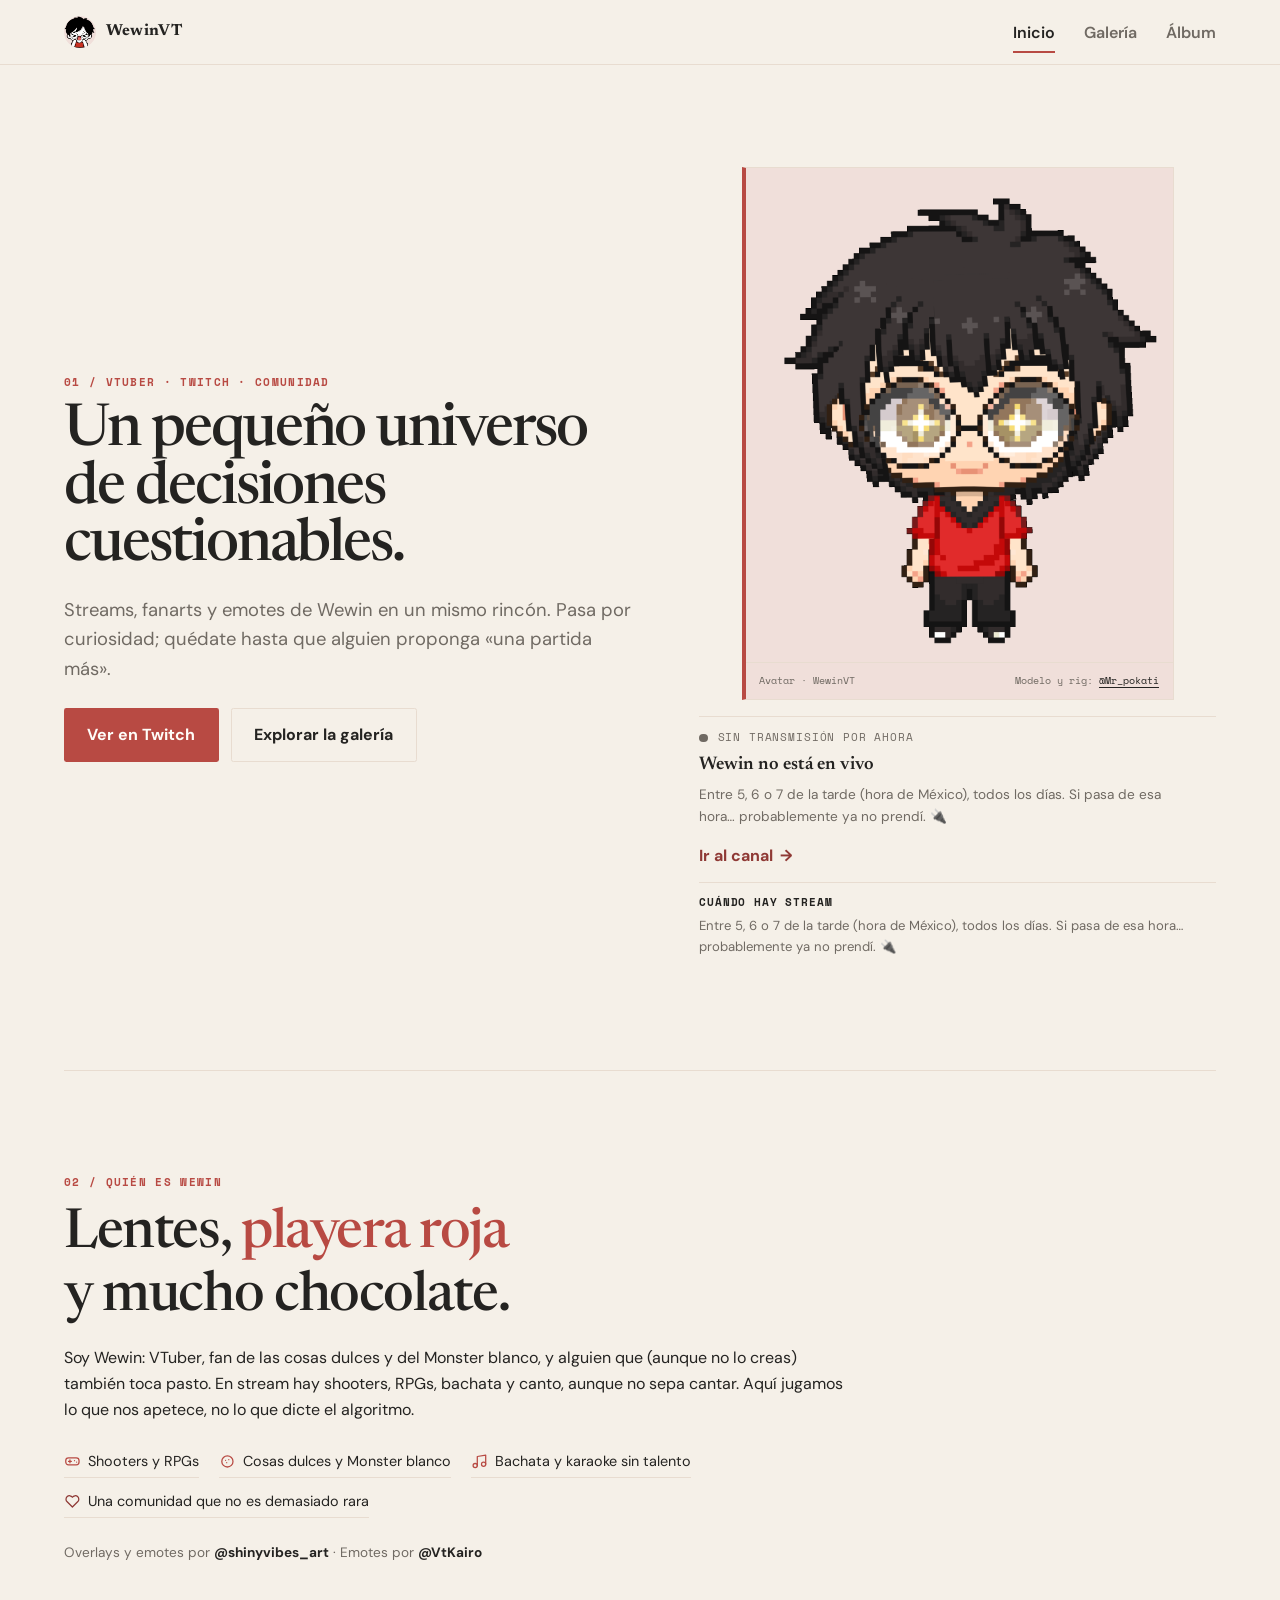
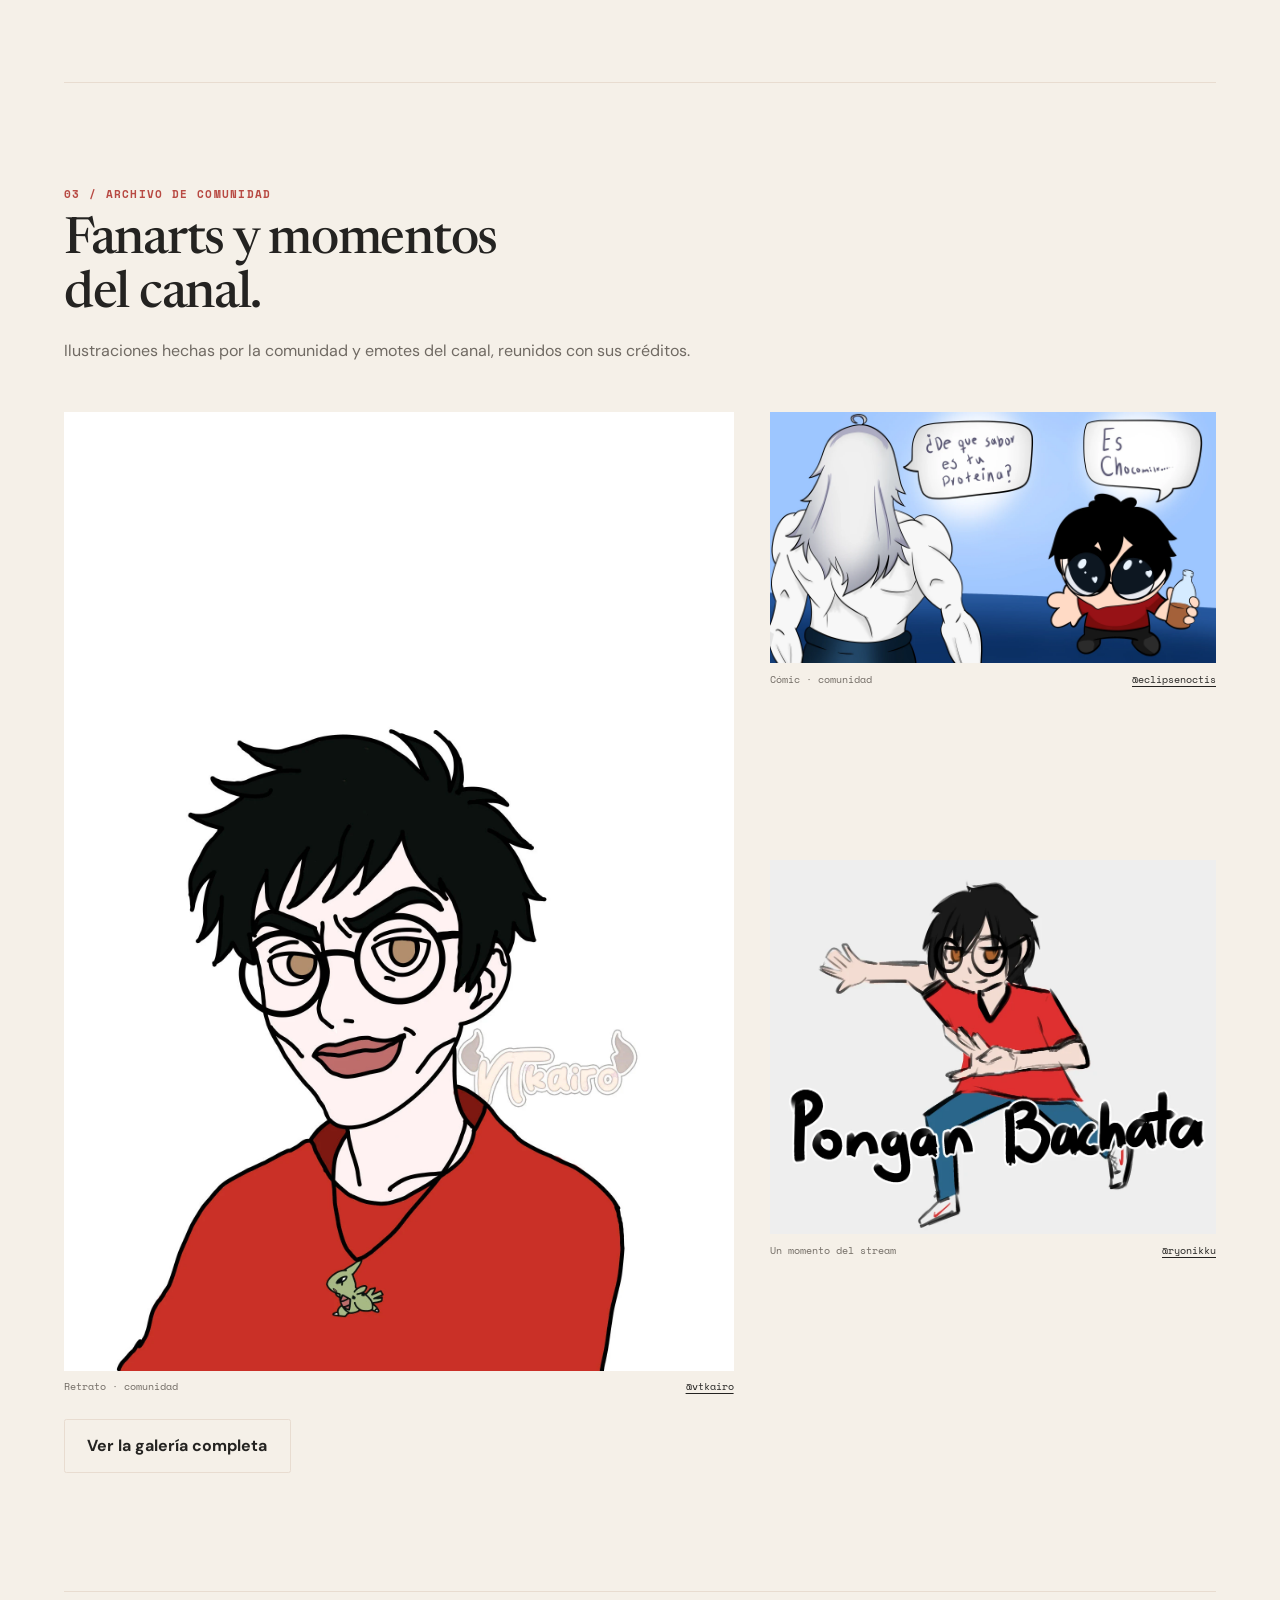
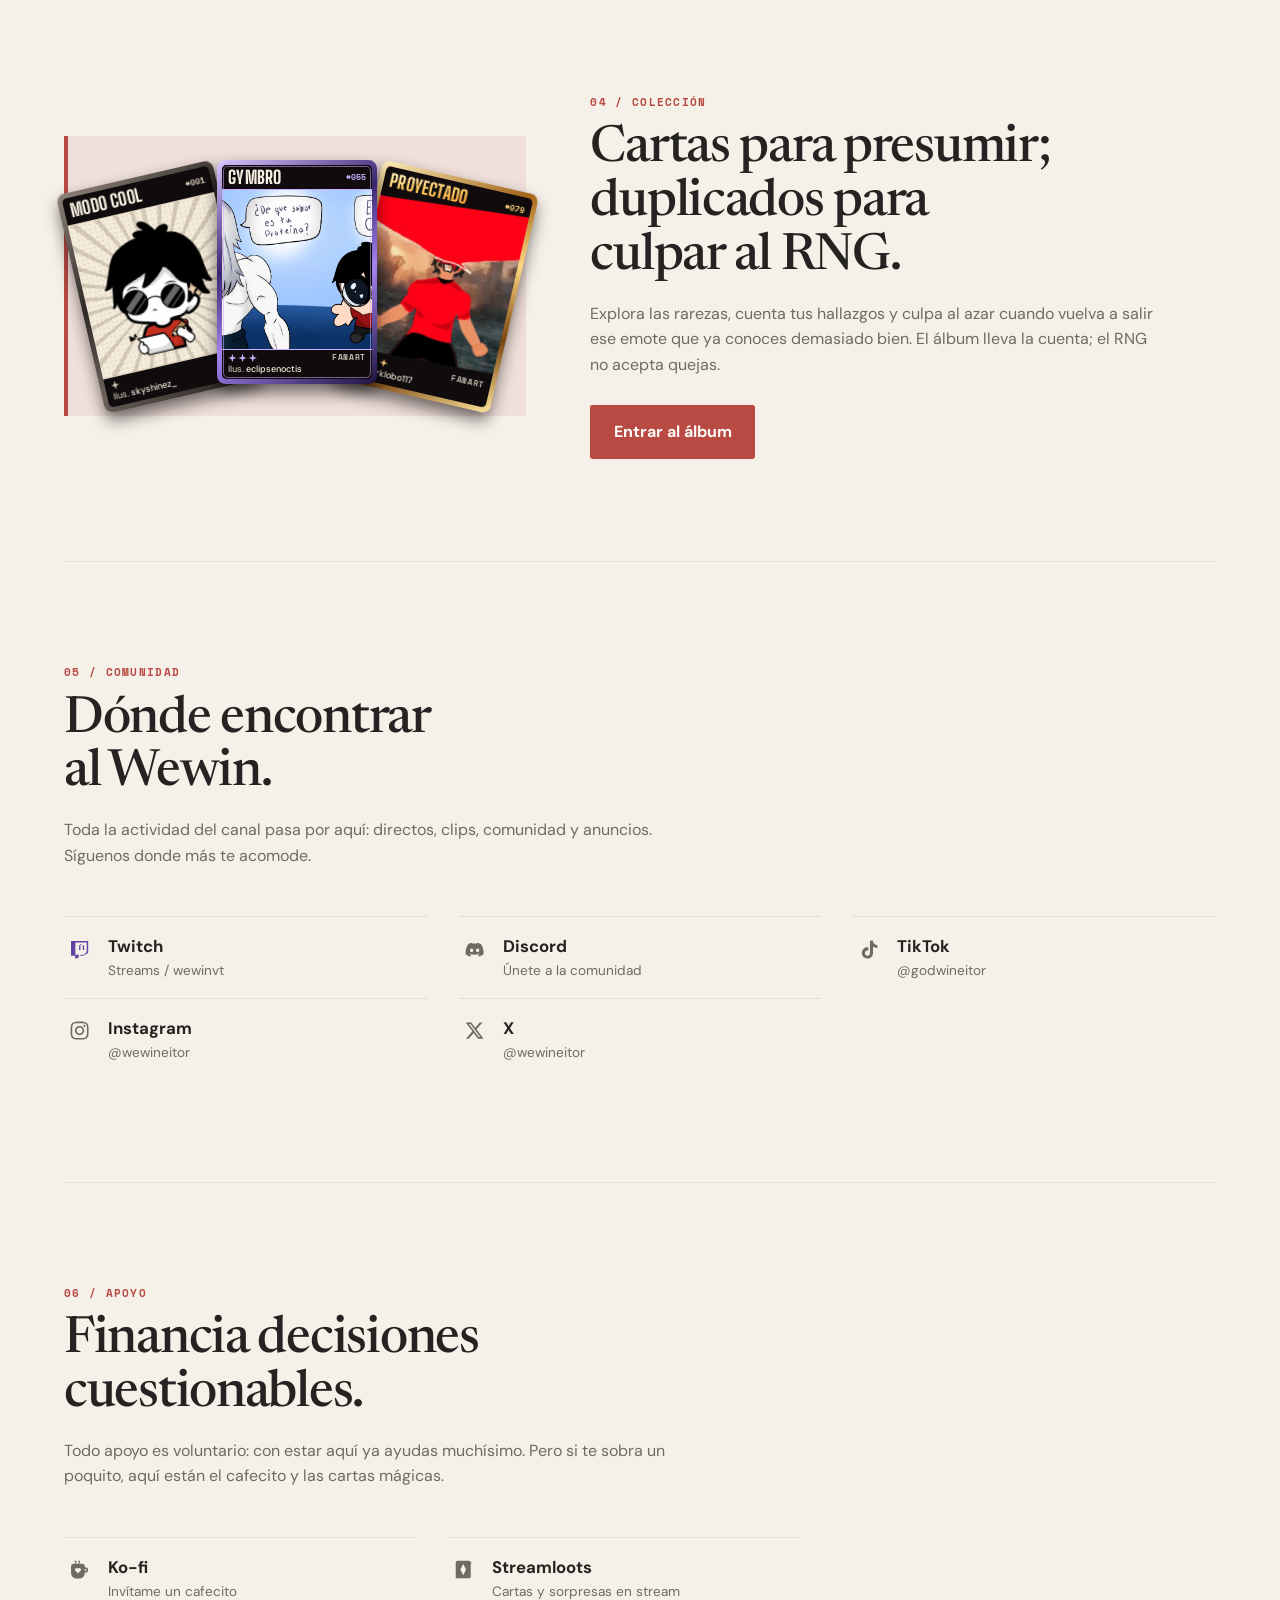
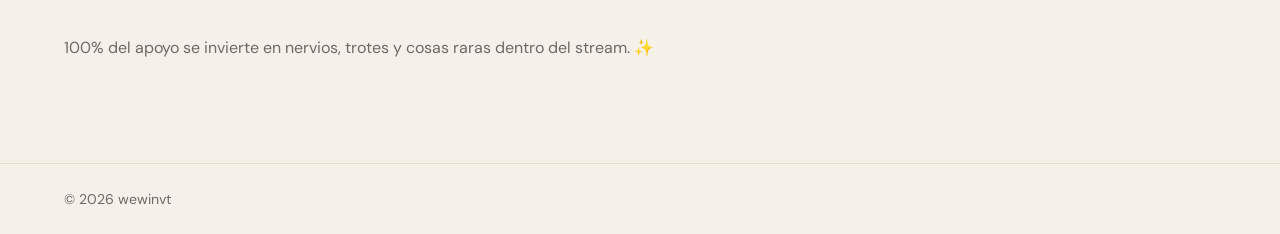
==== commit 7e28c474: "feat(site): implement first improvements batch" ====
--- a/index.html
+++ b/index.html
@@ -16,11 +16,13 @@
     <link rel="preconnect" href="https://fonts.googleapis.com" />
     <link rel="preconnect" href="https://fonts.gstatic.com" crossorigin />
     <link
-      href="https://fonts.googleapis.com/css2?family=DM+Sans:wght@400;500;600;700&family=Newsreader:opsz,wght@6..72,400..700&family=Space+Mono:wght@400;700&display=swap"
+      href="https://fonts.googleapis.com/css2?family=Big+Shoulders+Display:wght@700;800;900&family=DM+Sans:wght@400;500;600;700&family=Newsreader:opsz,wght@6..72,400..700&family=Space+Mono:wght@400;700&display=swap"
       rel="stylesheet"
     />
+    <link rel="stylesheet" href="css/sobre.css" />
     <link rel="stylesheet" href="css/styles.css" />
     <link rel="stylesheet" href="css/paleta-editorial.css" />
+    <link rel="stylesheet" href="css/home-cards.css" />
 
     <meta property="og:type" content="website" />
     <meta property="og:site_name" content="WewinVT" />
@@ -44,7 +46,7 @@
       content="El hub de Wewin para seguir el canal, ver fanarts y descubrir lo próximo de la comunidad."
     />
   </head>
-  <body>
+  <body class="home-page">
     <a class="skip-link" href="#contenido">Saltar al contenido</a>
 
     <header class="site-header">
@@ -75,10 +77,10 @@
       <section class="hero" aria-labelledby="hero-titulo">
         <div class="hero-copy">
           <p class="eyebrow" data-animate>01 / VTuber · Twitch · Comunidad</p>
-          <h1 id="hero-titulo" data-animate>Un pequeño universo, una gran comunidad.</h1>
+          <h1 id="hero-titulo" data-animate>Un pequeño universo de decisiones cuestionables.</h1>
           <p class="hero-text" data-animate>
-            WewinVT es el espacio donde viven los streams, los fanarts, los emotes y los
-            recuerdos del canal. Un lugar hecho por y para la comunidad: entra, mira y acompáñanos.
+            Streams, fanarts y emotes de Wewin en un mismo rincón. Pasa por curiosidad; quédate
+            hasta que alguien proponga «una partida más».
           </p>
           <div class="hero-actions" data-animate>
             <a class="button button-primary" href="https://www.twitch.tv/wewinvt" target="_blank" rel="noreferrer">Ver en Twitch</a>
@@ -196,15 +198,19 @@
       </section>
 
       <section class="section album-teaser" id="coleccion" aria-labelledby="album-home-titulo">
-        <figure class="album-teaser__art" data-animate>
-          <img src="img/fanarts/pixel-guerrero.webp" alt="Pixel art de un guerrero con espada, creado por la comunidad" loading="lazy" decoding="async" />
-          <figcaption>Ilustración de <a href="https://www.twitch.tv/loki_vt_" target="_blank" rel="noreferrer">@loki_vt_</a></figcaption>
-        </figure>
+        <div
+          class="album-teaser__cards home-card-fan"
+          data-home-cards
+          data-animate
+          role="group"
+          aria-label="Tres cartas destacadas; cada una abre el álbum"
+        ></div>
         <div class="album-teaser__copy" data-animate>
           <p class="eyebrow">04 / Colección</p>
-          <h2 id="album-home-titulo">Cada carta guarda un momento de la comunidad.</h2>
+          <h2 id="album-home-titulo">Cartas para presumir; duplicados para culpar al RNG.</h2>
           <p>
-            Revisa tu progreso, descubre las rarezas y recorre las cartas creadas para el canal.
+            Explora las rarezas, cuenta tus hallazgos y culpa al azar cuando vuelva a salir ese
+            emote que ya conoces demasiado bien. El álbum lleva la cuenta; el RNG no acepta quejas.
           </p>
           <a class="button button-primary" href="album.html">Entrar al álbum</a>
         </div>
@@ -315,5 +321,8 @@
 
     <script src="js/data.js" defer></script>
     <script src="js/main.js" defer></script>
+    <script src="js/sobre-data.js" defer></script>
+    <script src="js/carta.js" defer></script>
+    <script src="js/home-cards.js" defer></script>
   </body>
 </html>
--- a/css/sobre.css
+++ b/css/sobre.css
@@ -0,0 +1,1261 @@
+/* =========================================================
+   WewinVT · Cartas y sobre coleccionable · "Tinta y brasa"
+   Marco de laca negra, metal por rareza y arte como panel de manga.
+   Se sirve con sobre.html y overlay.html; el álbum lo reutiliza para las cartas.
+   ========================================================= */
+
+:root {
+  /* Paleta independiente para el modo interactivo y el overlay. */
+  --bg: #120c0d;
+  --bg-deep: #090607;
+  --text: #f7efe0;
+  --muted: #c9bdb0;
+  --rojo: #d3142f;
+  --rojo-vivo: #ff4b3e;
+  --caramelo: #f2b263;
+  --mint: #9fecd6;
+  --rubor: #ff9eb1;
+
+  /* Fuentes de la interfaz; el álbum las sobrescribe. */
+  --font-engine-body: "DM Sans", system-ui, sans-serif;
+  --font-engine-display: "Big Shoulders Display", "Arial Narrow", Impact, sans-serif;
+  --font-engine-mono: "Space Mono", ui-monospace, monospace;
+
+  /* Fuentes de la carta: iguales en cualquier página. */
+  --font-carta: "Big Shoulders Display", "Arial Narrow", Impact, sans-serif;
+  --font-carta-cuerpo: "DM Sans", system-ui, sans-serif;
+  --font-carta-dato: "Space Mono", ui-monospace, monospace;
+
+  /* Tamaño de carta */
+  --cw: min(clamp(170px, 24vw, 280px), 44vh);
+}
+
+* { box-sizing: border-box; }
+
+html, body { height: 100%; }
+
+body {
+  margin: 0;
+  font-family: var(--font-engine-body);
+  color: var(--text);
+  background: radial-gradient(90% 70% at 50% 45%, #2a1215, var(--bg) 62%, var(--bg-deep));
+  overflow: hidden;
+  -webkit-tap-highlight-color: transparent;
+}
+
+.stage {
+  position: relative;
+  height: 100dvh;
+  overflow: hidden;
+  user-select: none;
+  touch-action: manipulation;
+}
+
+.layer {
+  position: absolute;
+  inset: 0;
+  display: grid;
+  place-items: center;
+  padding: 10vh 16px 18vh;
+  pointer-events: none;
+}
+.layer > * { pointer-events: auto; }
+
+.pack-layer { z-index: 5; }
+.hand-layer { z-index: 4; }
+
+/* ---------- Velo y rayos de la legendaria ---------- */
+
+.velo {
+  position: absolute;
+  inset: 0;
+  z-index: 2;
+  background: rgb(4 2 3 / 72%);
+  opacity: 0;
+  transition: opacity 0.4s;
+  pointer-events: none;
+}
+.velo.is-on { opacity: 1; }
+
+.rays {
+  position: absolute;
+  left: 50%;
+  top: 50%;
+  width: 180vmax;
+  height: 180vmax;
+  margin: -90vmax 0 0 -90vmax;
+  z-index: 3;
+  background: repeating-conic-gradient(rgb(255 205 120 / 26%) 0 5deg, transparent 5deg 17deg);
+  -webkit-mask: radial-gradient(closest-side, #000 8%, transparent 34%);
+  mask: radial-gradient(closest-side, #000 8%, transparent 34%);
+  opacity: 0;
+  transition: opacity 0.5s;
+  pointer-events: none;
+}
+.rays.is-on { opacity: 1; animation: ray-spin 16s linear infinite; }
+
+@keyframes ray-spin { to { transform: rotate(360deg); } }
+
+/* =========================================================
+   EL SOBRE
+   ========================================================= */
+
+.pack {
+  --ancho: min(clamp(226px, 28vw, 290px), 46vh);
+  position: relative;
+  display: block;
+  width: var(--ancho);
+  aspect-ratio: 5 / 8;
+  border: 0;
+  padding: 0;
+  background: none;
+  color: inherit;
+  font: inherit;
+  cursor: pointer;
+  perspective: 1000px;
+}
+.pack[hidden] { display: none; }
+.pack:focus-visible { outline: 3px solid var(--caramelo); outline-offset: 8px; }
+
+.pack__sombra {
+  position: absolute;
+  inset: 6% 2% -4%;
+  background: rgb(0 0 0 / 70%);
+  filter: blur(22px);
+  transition: opacity 0.3s;
+}
+
+.pack__halo {
+  position: absolute;
+  inset: -28%;
+  background: radial-gradient(closest-side, rgb(255 92 60 / 75%), transparent);
+  opacity: 0;
+  transition: opacity 0.3s;
+}
+
+.pack__cuerpo {
+  position: absolute;
+  inset: 0;
+  display: block;
+  transform-style: preserve-3d;
+  transform: rotateX(calc(var(--my, 0) * -8deg)) rotateY(calc(var(--mx, 0) * 12deg));
+  animation: pack-flota 4s ease-in-out infinite;
+}
+
+@keyframes pack-flota { 50% { translate: 0 -10px; } }
+
+.pack__pieza { position: absolute; inset: 0; display: block; }
+
+/* Foil rojo y negro con trama de puntos */
+.pack__arte {
+  position: absolute;
+  inset: 0;
+  display: block;
+  overflow: hidden;
+  background: #0a0708;
+  background-image:
+    radial-gradient(circle at 50% 50%, rgb(0 0 0 / 30%) 1.5px, transparent 2px),
+    linear-gradient(148deg, #e11a36 0 44%, transparent 44.3%),
+    linear-gradient(148deg, transparent 72%, #a50c23 72.3%);
+  background-size: 9px 9px, 100% 100%, 100% 100%;
+}
+
+/* Ribete termosellado arriba y abajo */
+.pack__arte::before {
+  content: "";
+  position: absolute;
+  inset: 0;
+  z-index: 3;
+  background:
+    repeating-linear-gradient(90deg, rgb(255 255 255 / 20%) 0 1px, rgb(0 0 0 / 22%) 1px 4px) top / 100% 6.5% no-repeat,
+    repeating-linear-gradient(90deg, rgb(255 255 255 / 20%) 0 1px, rgb(0 0 0 / 22%) 1px 4px) bottom / 100% 6.5% no-repeat;
+}
+
+.pack__sol {
+  position: absolute;
+  left: 50%;
+  top: 60%;
+  width: 150%;
+  aspect-ratio: 1;
+  translate: -50% -50%;
+  background: repeating-conic-gradient(rgb(255 74 62 / 42%) 0 4deg, transparent 4deg 13deg);
+  -webkit-mask: radial-gradient(closest-side, #000 30%, transparent 92%);
+  mask: radial-gradient(closest-side, #000 30%, transparent 92%);
+}
+
+.pack__disco {
+  position: absolute;
+  left: 50%;
+  top: 60%;
+  width: 62%;
+  aspect-ratio: 1;
+  translate: -50% -50%;
+  border-radius: 50%;
+  background-color: #f7efe0;
+  background-image: radial-gradient(circle, rgb(211 20 47 / 22%) 26%, transparent 29%);
+  background-size: 8px 8px;
+  box-shadow: 0 0 0 5px #0a0708, 0 0 0 8px #e11a36;
+}
+
+.pack__mascota {
+  position: absolute;
+  left: 50%;
+  top: 60%;
+  width: 56%;
+  translate: -50% -50%;
+}
+
+.pack__marca {
+  position: absolute;
+  left: 0;
+  right: 0;
+  top: 13.5%;
+  z-index: 2;
+  text-align: center;
+  font: 900 calc(var(--ancho) * 0.31) / 0.82 var(--font-carta);
+  color: #f7efe0;
+  letter-spacing: -0.005em;
+  transform: skewY(-5deg);
+  text-shadow: 3px 3px 0 #0a0708, 6px 6px 0 #a50c23;
+}
+
+.pack__marca small {
+  display: block;
+  margin-top: 6px;
+  font: 700 calc(var(--ancho) * 0.04) / 1 var(--font-carta-dato);
+  letter-spacing: 0.1em;
+  text-transform: uppercase;
+  text-shadow: none;
+}
+
+.pack__pie {
+  position: absolute;
+  left: 8%;
+  right: 8%;
+  bottom: 8.5%;
+  z-index: 2;
+  display: flex;
+  justify-content: space-between;
+  align-items: end;
+  gap: 8px;
+  font: 700 calc(var(--ancho) * 0.04) / 1.2 var(--font-carta-dato);
+  text-transform: uppercase;
+  color: #f7efe0;
+}
+
+.pack__pie span:last-child {
+  font: 400 calc(var(--ancho) * 0.036) / 1.2 var(--font-carta-dato);
+  text-transform: none;
+}
+
+.pack__foil {
+  position: absolute;
+  inset: -60%;
+  z-index: 4;
+  mix-blend-mode: overlay;
+  pointer-events: none;
+  background: repeating-linear-gradient(112deg, transparent 0 10%, rgb(255 255 255 / 80%) 15%, transparent 20% 30%, rgb(255 190 120 / 60%) 34%, transparent 40%);
+  transform: translate3d(calc(var(--mx, 0) * 22%), calc(var(--my, 0) * 12%), 0);
+}
+
+.pack__corte {
+  position: absolute;
+  left: 0;
+  right: 0;
+  top: 10%;
+  height: 3px;
+  z-index: 6;
+  background: linear-gradient(90deg, #fff5d6, #ffb24c);
+  box-shadow: 0 0 10px #ffd27a;
+  transform: scaleX(0);
+  transform-origin: left;
+}
+
+.pack__luz {
+  position: absolute;
+  left: -18%;
+  right: -18%;
+  top: -10%;
+  height: 46%;
+  z-index: 0;
+  background: radial-gradient(closest-side, #fff2c7, rgb(255 180 80 / 60%) 40%, transparent);
+  opacity: 0;
+}
+
+/* --- Secuencia de apertura --- */
+
+.pack.is-entering { animation: pack-entra 0.55s cubic-bezier(0.34, 1.56, 0.64, 1) both; }
+
+@keyframes pack-entra {
+  from { transform: translateY(9vh) scale(0.3) rotate(-10deg); opacity: 0; }
+  to { transform: none; opacity: 1; }
+}
+
+.pack.is-winding { cursor: default; pointer-events: none; }
+.pack.is-winding .pack__cuerpo { animation: pack-tiembla 0.34s linear; }
+.pack.is-winding .pack__halo { opacity: 0.8; }
+
+@keyframes pack-tiembla {
+  25% { transform: rotate(-1.4deg) scale(1.03); }
+  75% { transform: rotate(1.4deg) scale(1.05); }
+  100% { transform: scale(1.05); }
+}
+
+.pack.is-cortando .pack__corte {
+  transition: transform 0.46s cubic-bezier(0.5, 0, 0.3, 1);
+  transform: scaleX(1);
+}
+
+.pack.is-open .pack__cuerpo { animation: none; }
+.pack.is-open .pack__sombra,
+.pack.is-open .pack__corte { opacity: 0; }
+.pack.is-open .pack__luz { animation: pack-luz 0.7s ease-out forwards; }
+.pack.is-open .pack__pieza--tapa {
+  transform-origin: 90% 10%;
+  animation: pack-tapa 0.8s cubic-bezier(0.3, 0.1, 0.5, 1) forwards;
+}
+
+@keyframes pack-luz {
+  0% { opacity: 0; transform: scaleY(0.2); }
+  30% { opacity: 1; transform: scaleY(1); }
+  100% { opacity: 0; transform: scaleY(1.5); }
+}
+
+@keyframes pack-tapa {
+  20% { transform: translate(6%, -7%) rotate(7deg); opacity: 1; }
+  100% { transform: translate(52%, -55%) rotate(38deg); opacity: 0; }
+}
+
+.pack.is-soltando .pack__halo { opacity: 0; }
+.pack.is-soltando .pack__pieza--bolsa { animation: pack-bolsa 0.62s cubic-bezier(0.5, 0, 0.8, 0.5) forwards; }
+
+@keyframes pack-bolsa {
+  to { transform: translateY(95%) rotate(-3deg); opacity: 0; }
+}
+
+/* =========================================================
+   LAS CARTAS
+   ========================================================= */
+
+.card {
+  --marco: linear-gradient(150deg, #8d8279, #2e2927 38%, #6c625a 66%, #211d1c);
+  --rare: #d9cbb9;
+  --papel-arte: #f4ebda;
+  --tono-arte: rgb(120 100 80 / 26%);
+  --carta-tinta: #100c0d;
+  --carta-papel: #f7efe0;
+  --carta-hueso: #c9bdb0;
+  --sombra-carta: 0 calc(var(--cw) * 0.05) calc(var(--cw) * 0.1) rgb(0 0 0 / 55%);
+  --mx: 0;
+  --my: 0;
+  --luz: 0;
+  position: relative;
+  display: block;
+  width: var(--cw);
+  aspect-ratio: 5 / 7;
+  border: 0;
+  padding: 0;
+  background: none;
+  color: var(--carta-papel);
+  font: inherit;
+  text-align: left;
+  cursor: pointer;
+  container-type: inline-size;
+  perspective: 1100px;
+  touch-action: pan-y;
+  -webkit-tap-highlight-color: transparent;
+}
+
+.card:focus-visible {
+  outline: 3px solid #f2b263;
+  outline-offset: 5px;
+  border-radius: calc(var(--cw) * 0.052);
+}
+
+.card[data-rareza="rara"] {
+  --marco: linear-gradient(150deg, #bdf3e2, #1d4d44 36%, #79d3bc 64%, #123029);
+  --rare: #9fecd6;
+  --papel-arte: #e9f6ee;
+  --tono-arte: rgb(36 150 124 / 28%);
+}
+.card[data-rareza="epica"] {
+  --marco: linear-gradient(150deg, #dac6ff, #3a2470 36%, #a584f2 62%, #1f1340);
+  --rare: #c8aefc;
+  --papel-arte: #f0e9fb;
+  --tono-arte: rgb(112 72 214 / 28%);
+}
+.card[data-rareza="legendaria"] {
+  --marco: linear-gradient(150deg, #fff0bb, #a26418 28%, #ffd67e 52%, #7a4510 76%, #ffe59b);
+  --rare: #ffd27a;
+  --papel-arte: #fbeecb;
+  --tono-arte: rgb(226 140 32 / 34%);
+}
+
+/* Inclinación (--mx, --my) por fuera y giro por dentro */
+.card__incl,
+.card__inner {
+  position: absolute;
+  inset: 0;
+  display: block;
+  transform-style: preserve-3d;
+}
+
+.card__incl { transform: rotateX(calc(var(--my) * -9deg)) rotateY(calc(var(--mx) * 12deg)); }
+.card__inner { transition: transform 0.62s cubic-bezier(0.25, 0.8, 0.25, 1.05); }
+.card.is-flip .card__inner { transform: rotateY(180deg); }
+.card.is-lenta .card__inner { transition-duration: 0.95s; }
+
+.is-viva .card__prisma,
+.is-viva .card__brillo { will-change: transform; }
+
+/* En cuadrículas grandes la carta queda plana hasta que se activa */
+.card--plana:not(.is-viva) .card__incl { transform: none; }
+.card--plana .card__inner { transition: none; }
+.card--plana.is-flip:not(.is-viva) .card__inner,
+.card--plana:not(.is-viva) .card__face--front { transform: none; }
+
+.card__face {
+  position: absolute;
+  inset: 0;
+  display: block;
+  overflow: hidden;
+  border-radius: calc(var(--cw) * 0.052);
+  backface-visibility: hidden;
+  -webkit-backface-visibility: hidden;
+  isolation: isolate;
+  box-shadow: var(--sombra-carta);
+}
+
+/* --- Reverso: rojo y negro, líneas de foco y la W en su rombo --- */
+
+.card__face--back {
+  background-color: #090607;
+  background-image:
+    url("data:image/svg+xml,%3Csvg xmlns='http://www.w3.org/2000/svg' viewBox='0 0 500 700'%3E%3Cpath d='M0 0H500L0 330Z' fill='%23c30f2a'/%3E%3Cpath d='M500 700H0L500 370Z' fill='%23c30f2a'/%3E%3Crect x='17' y='17' width='466' height='666' rx='24' fill='none' stroke='%230a0708' stroke-width='9'/%3E%3Crect x='33' y='33' width='434' height='634' rx='14' fill='none' stroke='%23ff5a54' stroke-opacity='.55' stroke-width='2'/%3E%3Cg transform='translate(250 350)'%3E%3Cpath d='M0-146 146 0 0 146-146 0Z' fill='%23090607' stroke='%23d3142f' stroke-width='9'/%3E%3Cpath d='M0-122 122 0 0 122-122 0Z' fill='none' stroke='%23f2b263' stroke-opacity='.8' stroke-width='2.5'/%3E%3Cpath d='M-70-34-38 44-1-18 38 44 70-34' fill='none' stroke='%23f7efe0' stroke-width='20' stroke-linejoin='miter'/%3E%3C/g%3E%3C/svg%3E"),
+    radial-gradient(circle at 18% 12%, rgb(0 0 0 / 34%) 1.4px, transparent 1.8px),
+    repeating-conic-gradient(from 3deg at 50% 50%, rgb(211 20 47 / 34%) 0 2.5deg, transparent 2.5deg 9deg);
+  background-size: 100% 100%, 9px 9px, 100% 100%;
+}
+
+/* --- Frente: marco de metal, lámina negra y arte en papel --- */
+
+.card__face--front {
+  transform: rotateY(180deg);
+  background: var(--marco);
+}
+
+.card[data-variante="holo"] .card__face--front { background: #17131a; }
+
+.card__lamina {
+  position: absolute;
+  inset: calc(var(--cw) * 0.03);
+  z-index: 2;
+  display: grid;
+  grid-template-rows: auto minmax(0, 1fr) auto;
+  overflow: hidden;
+  border-radius: calc(var(--cw) * 0.03);
+  background: var(--carta-tinta);
+}
+
+.card__franja {
+  position: relative;
+  z-index: 4;
+  display: flex;
+  align-items: center;
+  justify-content: space-between;
+  gap: 6px;
+  padding: calc(var(--cw) * 0.024) calc(var(--cw) * 0.04) calc(var(--cw) * 0.026);
+  background: var(--carta-tinta);
+  border-bottom: calc(var(--cw) * 0.007) solid var(--rare);
+}
+
+.card__name {
+  min-width: 0;
+  overflow: hidden;
+  text-overflow: ellipsis;
+  white-space: nowrap;
+  font: 800 calc(var(--cw) * 0.112) / 1.05 var(--font-carta);
+  letter-spacing: 0.012em;
+  text-transform: uppercase;
+  color: var(--carta-papel);
+}
+.card[data-largo="1"] .card__name { font-size: calc(var(--cw) * 0.094); }
+.card[data-largo="2"] .card__name { font-size: calc(var(--cw) * 0.08); }
+
+.card__num {
+  flex: none;
+  font: 700 max(8px, calc(var(--cw) * 0.04)) / 1 var(--font-carta-dato);
+  color: var(--rare);
+}
+
+.card__ventana {
+  position: relative;
+  z-index: 1;
+  display: block;
+  overflow: hidden;
+  background-color: var(--papel-arte);
+  background-image:
+    radial-gradient(circle, var(--tono-arte) 26%, transparent 29%),
+    repeating-conic-gradient(from 0deg at 50% 54%, var(--tono-arte) 0 3deg, transparent 3deg 11deg);
+  background-size: calc(var(--cw) * 0.03) calc(var(--cw) * 0.03), 100% 100%;
+}
+
+.card__arte {
+  position: absolute;
+  inset: 0;
+  z-index: 1;
+  display: block;
+  width: 100%;
+  height: 100%;
+  object-fit: cover;
+}
+
+/* Emotes: la figura completa sobre el papel, con el negro bien contrastado */
+.card[data-tipo="emote"] .card__arte {
+  object-fit: contain;
+  padding: calc(var(--cw) * 0.03);
+}
+
+.card__placa {
+  position: relative;
+  z-index: 4;
+  display: grid;
+  grid-template-columns: 1fr auto;
+  align-items: center;
+  gap: calc(var(--cw) * 0.012) 8px;
+  padding: calc(var(--cw) * 0.026) calc(var(--cw) * 0.04) calc(var(--cw) * 0.03);
+  background: var(--carta-tinta);
+  border-top: calc(var(--cw) * 0.007) solid var(--rare);
+}
+
+.card__chispas { display: inline-flex; gap: calc(var(--cw) * 0.012); }
+
+.card__chispas i {
+  width: max(7px, calc(var(--cw) * 0.052));
+  aspect-ratio: 1;
+  background: var(--rare);
+  clip-path: polygon(50% 0, 62% 38%, 100% 50%, 62% 62%, 50% 100%, 38% 62%, 0 50%, 38% 38%);
+}
+
+.card__etiquetas {
+  display: inline-flex;
+  justify-self: end;
+  align-items: center;
+  gap: 4px;
+}
+
+.card__tipo,
+.card__variante {
+  font: 700 max(7.5px, calc(var(--cw) * 0.036)) / 1 var(--font-carta-dato);
+  letter-spacing: 0.08em;
+  text-transform: uppercase;
+}
+
+.card__tipo { color: var(--carta-hueso); }
+
+.card__variante {
+  padding: calc(var(--cw) * 0.009) calc(var(--cw) * 0.016);
+  border-radius: 2px;
+  color: #150f18;
+  background: linear-gradient(100deg, #ffe89a, #ffa7dc 34%, #b5a6ff 58%, #9df2e3 82%, #fff0a6);
+}
+
+.card__credito {
+  overflow: hidden;
+  min-width: 0;
+  text-overflow: ellipsis;
+  white-space: nowrap;
+  font: 500 max(9px, calc(var(--cw) * 0.047)) / 1.15 var(--font-carta-cuerpo);
+  color: var(--carta-papel);
+}
+.card__credito span { color: var(--carta-hueso); }
+
+.card__serie {
+  font: 400 max(7.5px, calc(var(--cw) * 0.034)) / 1 var(--font-carta-dato);
+  color: var(--carta-hueso);
+}
+
+/* En cartas pequeñas el crédito manda sobre la serie */
+@container (max-width: 170px) {
+  .card__credito { grid-column: 1 / -1; }
+  .card__serie { display: none; }
+}
+
+.card__nueva {
+  display: none;
+  position: absolute;
+  top: calc(var(--cw) * 0.18);
+  right: calc(var(--cw) * 0.06);
+  z-index: 7;
+  padding: max(3px, calc(var(--cw) * 0.012)) max(6px, calc(var(--cw) * 0.03));
+  border: 1px solid #fff4e6;
+  border-radius: 2px;
+  color: #fffaf4;
+  background: #c30f2a;
+  font: 800 max(11px, calc(var(--cw) * 0.06)) / 1 var(--font-carta);
+  letter-spacing: 0.06em;
+  text-transform: uppercase;
+  transform: rotate(4deg);
+  box-shadow: 0 4px 12px rgb(0 0 0 / 40%);
+}
+.card.is-new.is-revealed .card__nueva { display: block; }
+
+/* Épica: doble filete */
+.card[data-rareza="epica"] .card__franja { padding-block: calc(var(--cw) * 0.018); }
+.card[data-rareza="epica"] .card__lamina::after {
+  content: "";
+  position: absolute;
+  inset: calc(var(--cw) * 0.008);
+  z-index: 5;
+  border: 1px solid color-mix(in srgb, var(--rare) 55%, transparent);
+  border-radius: inherit;
+  pointer-events: none;
+}
+
+/* Legendaria: arte a sangre con placas sesgadas */
+.card[data-rareza="legendaria"] .card__lamina { display: block; }
+.card[data-rareza="legendaria"] .card__ventana { position: absolute; inset: 0; }
+.card[data-rareza="legendaria"] .card__franja,
+.card[data-rareza="legendaria"] .card__placa {
+  position: absolute;
+  left: 0;
+  right: 0;
+  border: 0;
+}
+.card[data-rareza="legendaria"] .card__franja {
+  top: 0;
+  padding-bottom: calc(var(--cw) * 0.05);
+  clip-path: polygon(0 0, 100% 0, 100% 62%, 0 100%);
+}
+.card[data-rareza="legendaria"] .card__placa {
+  bottom: 0;
+  padding-top: calc(var(--cw) * 0.06);
+  clip-path: polygon(0 calc(var(--cw) * 0.036), 100% 0, 100% 100%, 0 100%);
+}
+.card[data-rareza="legendaria"] .card__name {
+  color: transparent;
+  background: linear-gradient(170deg, #fff4c9, #ffc95d 55%, #ff9d36);
+  -webkit-background-clip: text;
+  background-clip: text;
+}
+
+/* --- Holo Prisma: capas más grandes que la carta, movidas solo con transform.
+   "claro" (multiply) tiñe los fondos blancos y "oscuro" (color-dodge) enciende los
+   oscuros, así el efecto se ve sobre cualquier arte. --- */
+
+.card__prisma {
+  position: absolute;
+  inset: -70%;
+  display: block;
+  pointer-events: none;
+  transform: translate3d(calc(var(--mx) * 26%), calc(var(--my) * 15%), 0);
+}
+
+.card__prisma--aro {
+  z-index: 1;
+  background: repeating-linear-gradient(118deg, #ff6fb7, #ffb65c 6%, #fff27d 12%, #6df3b5 18%, #5fd1ff 24%, #a98bff 30%, #ff6fb7 36%);
+}
+
+.card__prisma--claro {
+  z-index: 2;
+  mix-blend-mode: multiply;
+  opacity: 0.62;
+  background: repeating-linear-gradient(118deg, #ff9ed1, #ffd59a 7%, #fff6a6 14%, #a8f5cf 21%, #a0e3ff 28%, #cdbcff 35%, #ff9ed1 42%);
+}
+
+/* En los emotes el arcoíris queda detrás de la figura */
+.card[data-tipo="emote"] .card__prisma--claro { z-index: 0; opacity: 1; }
+
+.card__prisma--oscuro {
+  z-index: 3;
+  mix-blend-mode: color-dodge;
+  opacity: 0.5;
+  background: repeating-linear-gradient(118deg, #5b1f54, #6a4a10 7%, #66620d 14%, #0f6444 21%, #0d4c70 28%, #3c2b80 35%, #5b1f54 42%);
+}
+
+/* Patrón de W y estrellas que se prende cuando pasa la luz */
+.card__patron {
+  position: absolute;
+  inset: 0;
+  z-index: 3;
+  display: block;
+  overflow: hidden;
+  pointer-events: none;
+  mix-blend-mode: hard-light;
+  opacity: 0.85;
+  -webkit-mask: url("data:image/svg+xml,%3Csvg xmlns='http://www.w3.org/2000/svg' width='58' height='58'%3E%3Cpath d='M15 5l2.2 7.8L25 15l-7.8 2.2L15 25l-2.2-7.8L5 15l7.8-2.2z'/%3E%3Cpath d='M33 37l4 12 4-8 4 8 4-12' fill='none' stroke='%23000' stroke-width='2.4'/%3E%3C/svg%3E");
+  mask: url("data:image/svg+xml,%3Csvg xmlns='http://www.w3.org/2000/svg' width='58' height='58'%3E%3Cpath d='M15 5l2.2 7.8L25 15l-7.8 2.2L15 25l-2.2-7.8L5 15l7.8-2.2z'/%3E%3Cpath d='M33 37l4 12 4-8 4 8 4-12' fill='none' stroke='%23000' stroke-width='2.4'/%3E%3C/svg%3E");
+  -webkit-mask-size: calc(var(--cw) * 0.17);
+  mask-size: calc(var(--cw) * 0.17);
+}
+
+.card__patron .card__prisma {
+  background: repeating-linear-gradient(118deg, transparent 0 8%, #fff 11%, #ffd0f0 13%, #bff6ff 15%, transparent 18% 36%);
+}
+
+/* Brillo: una luz blanca que sigue al puntero en toda la carta */
+.card__brillo {
+  position: absolute;
+  left: -50%;
+  top: -50%;
+  z-index: 6;
+  display: block;
+  width: 200%;
+  height: 200%;
+  background: radial-gradient(circle at 50% 50%, rgb(255 255 255 / 58%), rgb(255 255 255 / 12%) 22%, transparent 42%);
+  mix-blend-mode: soft-light;
+  opacity: var(--luz);
+  pointer-events: none;
+  transform: translate3d(calc(var(--mx) * 34%), calc(var(--my) * 34%), 0);
+}
+
+.card[data-rareza="legendaria"] .card__brillo,
+.card[data-variante="holo"] .card__brillo { mix-blend-mode: overlay; }
+
+/* Carga antes de revelar */
+.card.is-cargando::before {
+  content: "";
+  position: absolute;
+  inset: -22%;
+  border-radius: 50%;
+  background: radial-gradient(closest-side, var(--rare), transparent);
+  pointer-events: none;
+  animation: aura 0.8s ease-in forwards;
+}
+.card.is-cargando .card__inner { animation: vibra 0.12s linear infinite; }
+
+@keyframes aura {
+  from { opacity: 0; transform: scale(0.7); }
+  to { opacity: 0.85; transform: scale(1.12); }
+}
+
+@keyframes vibra {
+  0%, 100% { translate: 0 0; }
+  25% { translate: -1.5px 1px; }
+  75% { translate: 1.5px -1px; }
+}
+
+/* --- La mano de /sobre --- */
+
+.hand {
+  display: flex;
+  align-items: center;
+  justify-content: center;
+  gap: clamp(14px, 3vw, 34px);
+  width: 100%;
+  padding-block: 34px;
+}
+
+.hand .card {
+  transform: translate(var(--px, 0), var(--py, 0)) scale(var(--e, 1)) rotate(var(--r, 0deg));
+  transition: transform 0.55s cubic-bezier(0.22, 1, 0.36, 1.1), opacity 0.25s;
+  flex: none;
+}
+
+.hand .card.is-quieta { transition: none; }
+.hand .card:nth-child(1) { --r: -2.5deg; }
+.hand .card:nth-child(3) { --r: 2.5deg; }
+.hand .card.is-apilada { --r: 0deg; }
+.hand .card.is-al-frente { z-index: 5; --e: 1.09; }
+
+/* =========================================================
+   UI INFERIOR · HUD · DEV
+   ========================================================= */
+
+.bottom-ui {
+  position: absolute;
+  bottom: clamp(26px, 7vh, 70px);
+  left: 0;
+  right: 0;
+  display: grid;
+  place-items: center;
+  gap: 14px;
+  z-index: 8;
+  pointer-events: none;
+}
+.bottom-ui > * { pointer-events: auto; }
+
+.hint {
+  margin: 0;
+  font-family: var(--font-engine-mono);
+  font-size: 13px;
+  color: var(--muted);
+  text-align: center;
+  padding: 0 16px;
+}
+
+.actions { display: flex; flex-wrap: wrap; justify-content: center; gap: 12px; }
+.actions[hidden] { display: none; }
+
+.btn {
+  border-radius: 3px;
+  padding: 11px 22px;
+  font-family: var(--font-engine-display);
+  font-weight: 800;
+  font-size: 18px;
+  line-height: 1;
+  letter-spacing: 0.05em;
+  text-transform: uppercase;
+  cursor: pointer;
+  transition: transform 0.15s, background-color 0.2s;
+}
+.btn[hidden] { display: none; }
+.btn:active { transform: translateY(2px) scale(0.98); }
+.btn:focus-visible { outline: 3px solid var(--caramelo); outline-offset: 3px; }
+
+.btn--primary {
+  border: 2px solid var(--text);
+  background: var(--rojo);
+  color: var(--text);
+}
+.btn--primary:hover { background: var(--rojo-vivo); }
+
+.btn--ghost {
+  border: 2px solid rgb(247 239 224 / 45%);
+  background: rgb(9 6 7 / 80%);
+  color: var(--text);
+}
+.btn--ghost:hover { background: rgb(247 239 224 / 12%); }
+
+.hud {
+  position: absolute;
+  top: 16px;
+  right: 16px;
+  display: flex;
+  align-items: center;
+  gap: 12px;
+  z-index: 9;
+}
+
+.hud__btn {
+  width: 42px;
+  height: 42px;
+  border-radius: 50%;
+  border: 1px solid rgb(247 239 224 / 20%);
+  background: rgb(9 6 7 / 80%);
+  font-size: 17px;
+  cursor: pointer;
+  transition: transform 0.15s, border-color 0.2s;
+}
+.hud__btn:hover { transform: scale(1.1); border-color: rgb(242 178 99 / 50%); }
+
+.hud__count {
+  font-family: var(--font-engine-mono);
+  font-size: 12px;
+  color: var(--muted);
+}
+.hud__count b { color: var(--caramelo); }
+
+.hud__album {
+  font-family: var(--font-engine-mono);
+  font-size: 12px;
+  font-weight: 700;
+  letter-spacing: 1px;
+  color: var(--muted);
+  text-decoration: none;
+  padding: 9px 16px;
+  border-radius: 999px;
+  border: 1px solid rgb(247 239 224 / 20%);
+  background: rgb(9 6 7 / 80%);
+  transition: color 0.2s, border-color 0.2s, transform 0.15s;
+}
+.hud__album:hover {
+  color: var(--caramelo);
+  border-color: rgb(242 178 99 / 50%);
+  transform: scale(1.05);
+}
+
+.hud__config {
+  width: 42px;
+  height: 42px;
+  border-radius: 50%;
+  display: grid;
+  place-items: center;
+  border: 1px solid rgb(247 239 224 / 20%);
+  background: rgb(9 6 7 / 80%);
+  color: var(--muted);
+  text-decoration: none;
+  font-size: 17px;
+  transition: transform 0.15s, border-color 0.2s, color 0.2s;
+}
+.hud__config:hover {
+  transform: scale(1.1);
+  border-color: rgb(242 178 99 / 50%);
+  color: var(--caramelo);
+}
+
+.back-link {
+  position: absolute;
+  top: 22px;
+  left: 22px;
+  z-index: 9;
+  color: var(--muted);
+  text-decoration: none;
+  font-weight: 700;
+  font-size: 14px;
+  transition: color 0.2s;
+}
+.back-link:hover { color: var(--caramelo); }
+
+.dev {
+  position: absolute;
+  bottom: 10px;
+  left: 12px;
+  z-index: 9;
+  font-family: var(--font-engine-mono);
+  font-size: 11px;
+  color: rgb(201 189 176 / 60%);
+}
+.dev select {
+  font: inherit;
+  color: var(--text);
+  background: rgb(9 6 7 / 85%);
+  border: 1px solid rgb(247 239 224 / 20%);
+  border-radius: 3px;
+  padding: 2px 4px;
+}
+
+/* Canvas de chispas: transparente, así funciona igual en OBS */
+.fx {
+  position: absolute;
+  inset: 0;
+  z-index: 6;
+  width: 100%;
+  height: 100%;
+  pointer-events: none;
+}
+
+/* =========================================================
+   MODO OVERLAY (overlay.html) · canje de puntos
+   ========================================================= */
+
+.modo-overlay .pack { pointer-events: none; cursor: default; }
+.modo-overlay .pack-layer { padding-block: 22vh 6vh; } /* deja libre el banner del canje */
+.modo-overlay .bottom-ui { display: none; }
+
+/* Carta en solitario (una a la vez, al centro) */
+.solo {
+  position: absolute;
+  inset: 0;
+  display: grid;
+  place-items: center;
+  padding-top: clamp(40px, 22vh, 120px);
+  z-index: 4;
+}
+.solo[hidden] { display: none; }
+
+.solo .card {
+  --cw: min(420px, 58vw, 46vh);
+  cursor: default;
+  animation: card-sube 0.5s cubic-bezier(0.22, 1, 0.36, 1) both;
+}
+
+@keyframes card-sube {
+  from { transform: translateY(26vh) scale(0.62); opacity: 0; }
+  to { transform: none; opacity: 1; }
+}
+
+.card.is-out {
+  pointer-events: none;
+  animation: card-out 0.45s ease-in both;
+}
+
+@keyframes card-out {
+  25% { transform: translateY(-3vh) scale(1.05) rotate(3deg); opacity: 1; }
+  100% { transform: translate(-58vw, -6vh) rotate(-24deg) scale(0.4); opacity: 0; }
+}
+
+/* UI de prueba del demo */
+.demo-ui {
+  position: absolute;
+  bottom: clamp(26px, 7vh, 70px);
+  left: 0;
+  right: 0;
+  display: grid;
+  place-items: center;
+  gap: 10px;
+  z-index: 8;
+}
+
+.demo-note {
+  margin: 0;
+  font-family: var(--font-engine-mono);
+  font-size: 11px;
+  color: rgb(201 189 176 / 70%);
+  text-align: center;
+  padding: 0 16px;
+}
+.demo-note code { color: var(--caramelo); }
+
+/* Fondo transparente para browser source de OBS */
+body.modo-overlay.is-transparente { background: none; }
+body.modo-overlay.is-transparente .demo-ui,
+body.modo-overlay.is-transparente .hud,
+body.modo-overlay.is-transparente .dev,
+body.modo-overlay.is-transparente .back-link { display: none; }
+
+/* Sobre la transmisión el velo apenas baja la luz alrededor de la carta */
+body.modo-overlay.is-transparente .velo {
+  background: radial-gradient(70% 70% at 50% 55%, rgb(4 2 3 / 34%), transparent);
+}
+
+/* Registro en pantalla del modo debug (?debug=1) */
+.debug-log {
+  position: absolute;
+  top: 56px;
+  left: 12px;
+  z-index: 10;
+  width: min(420px, 62vw);
+  padding: 10px 12px;
+  border-radius: 10px;
+  border: 1px solid rgb(242 178 99 / 40%);
+  background: rgb(9 6 7 / 92%);
+  font-family: var(--font-engine-mono);
+  font-size: 11px;
+  line-height: 1.6;
+  color: var(--muted);
+  pointer-events: none;
+}
+.debug-log .ok { color: var(--mint); }
+.debug-log .err { color: var(--rojo-vivo); }
+
+/* Banner: quién canjeó el sobre */
+.canje-banner {
+  position: absolute;
+  top: clamp(10px, 2.5vh, 22px);
+  left: 50%;
+  translate: -50% 0;
+  z-index: 7;
+  padding: 10px 22px;
+  border: 2px solid var(--rojo);
+  border-radius: 3px;
+  background: rgb(9 6 7 / 90%);
+  color: var(--text);
+  font-family: var(--font-engine-display);
+  font-weight: 800;
+  font-size: clamp(18px, 2.8vw, 26px);
+  line-height: 1;
+  letter-spacing: 0.04em;
+  white-space: nowrap;
+  box-shadow: 0 10px 30px rgb(0 0 0 / 45%);
+  animation: banner-pop 0.5s cubic-bezier(0.34, 1.56, 0.64, 1);
+  transition: opacity 0.45s;
+  pointer-events: none;
+}
+.canje-banner.is-out { opacity: 0; }
+
+@keyframes banner-pop {
+  from { transform: scale(0.5) translateY(16px); }
+  to { transform: scale(1) translateY(0); }
+}
+
+/* Estado de conexión de Twitch (HUD) */
+.estado-twitch {
+  font-family: var(--font-engine-mono);
+  font-size: 11px;
+  color: var(--muted);
+  padding: 4px 10px;
+  border-radius: 999px;
+  border: 1px solid rgb(247 239 224 / 14%);
+  background: rgb(9 6 7 / 80%);
+  max-width: 46vw;
+  overflow: hidden;
+  text-overflow: ellipsis;
+  white-space: nowrap;
+}
+.estado-twitch[data-estado="conectado"] { color: var(--mint); border-color: rgb(159 236 214 / 45%); }
+.estado-twitch[data-estado="conectando"],
+.estado-twitch[data-estado="reconectando"] { color: var(--caramelo); border-color: rgb(242 178 99 / 45%); }
+.estado-twitch[data-estado="error"] { color: var(--rojo-vivo); border-color: rgb(255 75 62 / 45%); }
+
+/* =========================================================
+   CINTA DE RAREZA · mejor del sobre
+   ========================================================= */
+
+.rarity-splash {
+  position: absolute;
+  left: 0;
+  right: 0;
+  top: clamp(62px, 8vh, 96px);
+  z-index: 7;
+  display: grid;
+  place-items: center;
+  height: clamp(52px, 8vw, 84px);
+  overflow: hidden;
+  pointer-events: none;
+}
+.rarity-splash[hidden] { display: none; }
+/* En el overlay deja libre la franja superior del banner de quién canjeó */
+.modo-overlay .rarity-splash { top: clamp(64px, 10vh, 84px); }
+
+.rarity-splash::before {
+  content: "";
+  grid-area: 1 / 1;
+  width: 100%;
+  height: 100%;
+  background: #0a0708;
+  border-block: 3px solid var(--r-splash, transparent);
+  transform: scaleX(0);
+  transform-origin: left;
+}
+
+.rarity-splash span {
+  grid-area: 1 / 1;
+  z-index: 1;
+  padding: 0 8%;
+  font: 900 clamp(40px, 7vw, 76px) / 1.1 var(--font-carta);
+  letter-spacing: 0.03em;
+  text-transform: uppercase;
+  color: var(--r-splash, #f2b263);
+  transform: translateX(-60%) skewX(-10deg);
+  opacity: 0;
+}
+
+.rarity-splash.is-on::before { animation: cinta 1.9s cubic-bezier(0.2, 0.8, 0.2, 1) forwards; }
+.rarity-splash.is-on span { animation: letrero 1.9s cubic-bezier(0.2, 0.8, 0.2, 1) forwards; }
+
+@keyframes cinta {
+  0% { transform: scaleX(0); transform-origin: left; }
+  18%, 80% { transform: scaleX(1); transform-origin: left; }
+  81% { transform-origin: right; }
+  100% { transform: scaleX(0); transform-origin: right; }
+}
+
+@keyframes letrero {
+  0% { transform: translateX(-60%) skewX(-10deg); opacity: 0; }
+  20% { transform: translateX(0) skewX(-10deg); opacity: 1; }
+  80% { transform: translateX(2%) skewX(-10deg); opacity: 1; }
+  100% { transform: translateX(60%) skewX(-10deg); opacity: 0; }
+}
+
+/* Cierre: la rareza más grande del sobre, arriba de las cartas */
+.final-splash {
+  position: absolute;
+  inset: 0;
+  z-index: 7;
+  display: grid;
+  place-items: center;
+  align-content: start;
+  gap: 6px;
+  padding-top: 7vh;
+  pointer-events: none;
+  transition: opacity 0.45s;
+}
+.final-splash[hidden] { display: none; }
+.final-splash.is-out { opacity: 0; }
+
+.final-label {
+  font-family: var(--font-engine-mono);
+  font-weight: 700;
+  font-size: clamp(12px, 2.2vw, 16px);
+  letter-spacing: 4px;
+  text-transform: uppercase;
+  color: var(--muted);
+  text-shadow: 0 1px 6px rgb(0 0 0 / 80%);
+}
+
+.final-rareza {
+  font: 900 clamp(40px, 8vw, 88px) / 1 var(--font-carta);
+  letter-spacing: 0.02em;
+  text-transform: uppercase;
+  color: var(--c-final, #f2b263);
+  text-shadow: 3px 3px 0 #0a0708, 0 8px 28px rgb(0 0 0 / 60%);
+  animation: final-pop 0.55s cubic-bezier(0.34, 1.56, 0.64, 1) both;
+}
+
+@keyframes final-pop {
+  from { transform: scale(0.4) skewX(-10deg); opacity: 0; }
+  to { transform: none; opacity: 1; }
+}
+
+/* Recuento final: las 3 cartas del sobre vuelven a pantalla */
+.final-hand {
+  position: absolute;
+  inset: 0;
+  z-index: 4;
+  display: flex;
+  align-items: center;
+  justify-content: center;
+  gap: clamp(10px, 3vw, 32px);
+  padding-top: 12vh;
+  pointer-events: none;
+  transition: opacity 0.45s;
+}
+.final-hand[hidden] { display: none; }
+.final-hand.is-out { opacity: 0; }
+
+.final-hand .card {
+  --cw: min(280px, 29vw, 34vh);
+  cursor: default;
+  animation: card-final-in 0.45s cubic-bezier(0.34, 1.56, 0.64, 1) backwards;
+  animation-delay: var(--d, 0s);
+}
+
+@keyframes card-final-in {
+  from { transform: translateY(28px) scale(0.6); opacity: 0; }
+  to { transform: none; opacity: 1; }
+}
+
+/* =========================================================
+   RESPONSIVE
+   ========================================================= */
+
+@media (max-width: 720px) {
+  :root { --cw: min(60vw, 240px, 44vh); }
+  .pack { --ancho: min(62vw, 250px, 46vh); }
+  .hand-layer { padding-inline: 0; }
+
+  /* Carrusel de cartas grandes en lugar de tres miniaturas */
+  .hand {
+    justify-content: flex-start;
+    overflow-x: auto;
+    padding-inline: calc(50% - var(--cw) / 2);
+    scroll-snap-type: x mandatory;
+    scrollbar-width: none;
+    touch-action: pan-x;
+  }
+  .hand::-webkit-scrollbar { display: none; }
+  .hand.is-repartiendo { overflow: visible; }
+  .hand .card { scroll-snap-align: center; touch-action: pan-x; }
+
+  /* El enlace de volver ya lleva al álbum; el HUD no se le encima */
+  .back-link { top: 16px; left: 16px; font-size: 13px; line-height: 42px; }
+  .hud__album { display: none; }
+  .hud { flex-wrap: wrap; justify-content: flex-end; max-width: calc(100vw - 196px); gap: 6px 10px; }
+  .hud__count { font-size: 11px; }
+  .estado-twitch { max-width: 100%; }
+}
+
+/* =========================================================
+   MOVIMIENTO REDUCIDO: el giro pasa a fundido y nada se mueve solo
+   ========================================================= */
+
+@media (prefers-reduced-motion: reduce) {
+  *, *::before, *::after {
+    animation-duration: 0.01ms !important;
+    animation-iteration-count: 1 !important;
+    transition-duration: 0.01ms !important;
+  }
+
+  .card__incl,
+  .card.is-flip .card__inner,
+  .card__face--front,
+  .pack__cuerpo { transform: none; }
+
+  .card__inner { transition: none; }
+  .card__face--back {
+    z-index: 2;
+    transition: opacity 0.25s !important;
+  }
+  .card.is-flip .card__face--back { opacity: 0; }
+  .card__brillo { display: none; }
+  .card.is-cargando::before { display: none; }
+
+  .rays { display: none; }
+
+  /* La cinta aparece fija, sin barrido */
+  .rarity-splash.is-on::before,
+  .rarity-splash.is-on span { animation: none !important; }
+  .rarity-splash.is-on::before { transform: none; }
+  .rarity-splash.is-on span { transform: skewX(-10deg); opacity: 1; }
+}
--- a/css/home-cards.css
+++ b/css/home-cards.css
@@ -0,0 +1,69 @@
+body.home-page {
+  height: auto;
+  min-height: 100vh;
+  overflow-x: hidden;
+  overflow-y: auto;
+}
+
+.album-teaser__cards {
+  --home-card-width: clamp(7rem, 13vw, 10rem);
+  display: flex;
+  align-items: center;
+  justify-content: center;
+  min-width: 0;
+  min-height: calc(var(--home-card-width) * 1.4 + 3.5rem);
+  margin: 0;
+  padding: 1.5rem 0.75rem;
+  border-left: 4px solid var(--color-accent);
+  background: var(--color-accent-soft);
+  isolation: isolate;
+}
+
+.home-card-fan .card {
+  --cw: var(--home-card-width);
+  flex: 0 0 var(--cw);
+  margin-inline: calc(var(--home-card-width) * -0.12);
+  transform-origin: center 88%;
+  transition:
+    transform var(--motion-medium),
+    filter var(--motion-medium);
+}
+
+.home-card-fan .card:nth-child(1) {
+  z-index: 1;
+  transform: rotate(-13deg) translateY(0.55rem);
+}
+
+.home-card-fan .card:nth-child(2) {
+  z-index: 3;
+  transform: translateY(-0.25rem);
+}
+
+.home-card-fan .card:nth-child(3) {
+  z-index: 2;
+  transform: rotate(13deg) translateY(0.55rem);
+}
+
+.home-card-fan .card:hover,
+.home-card-fan .card:focus-visible {
+  z-index: 5;
+  transform: translateY(-0.75rem) rotate(0) scale(1.06);
+}
+
+@media (max-width: 720px) {
+  .album-teaser__cards {
+    --home-card-width: clamp(5rem, 22vw, 7rem);
+    min-height: calc(var(--home-card-width) * 1.4 + 3rem);
+  }
+}
+
+@media (prefers-reduced-motion: reduce) {
+  .home-card-fan .card {
+    transition: none;
+  }
+
+  .home-card-fan .card:hover,
+  .home-card-fan .card:focus-visible {
+    transform: none;
+  }
+}
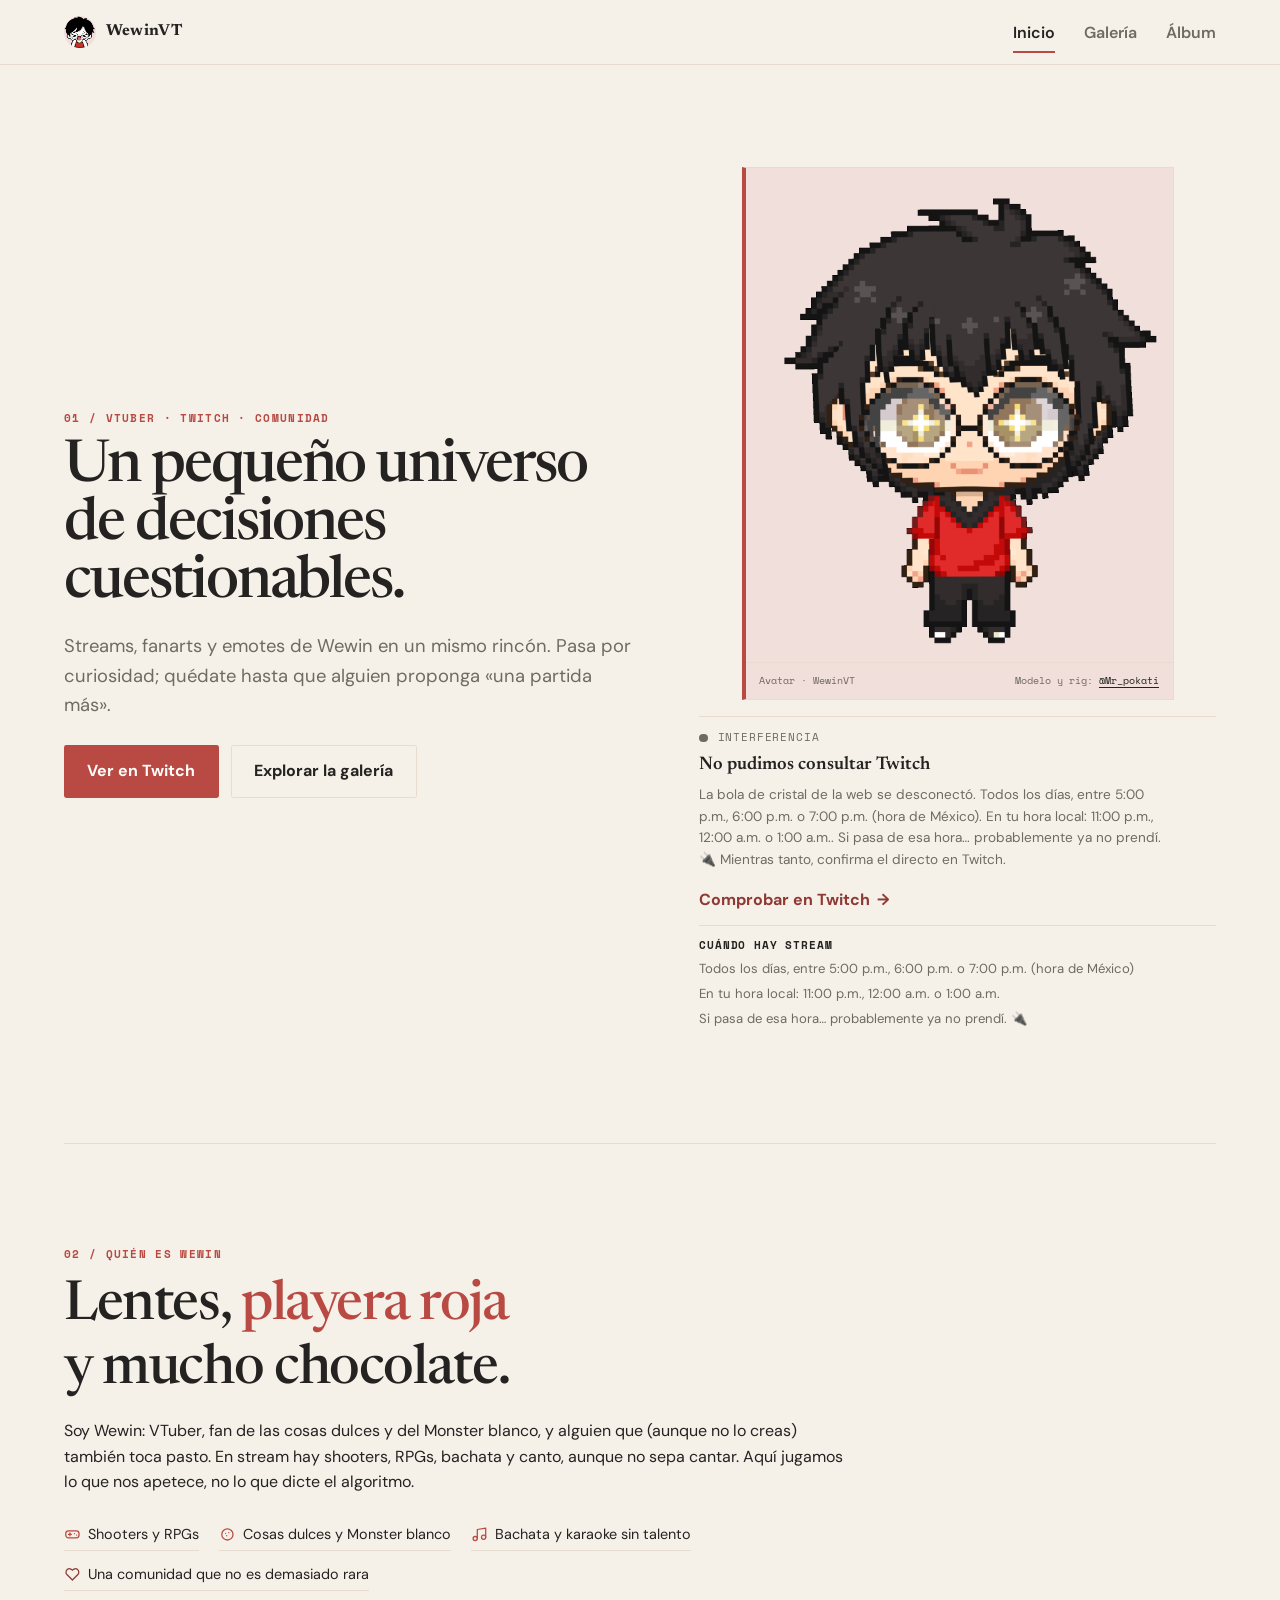
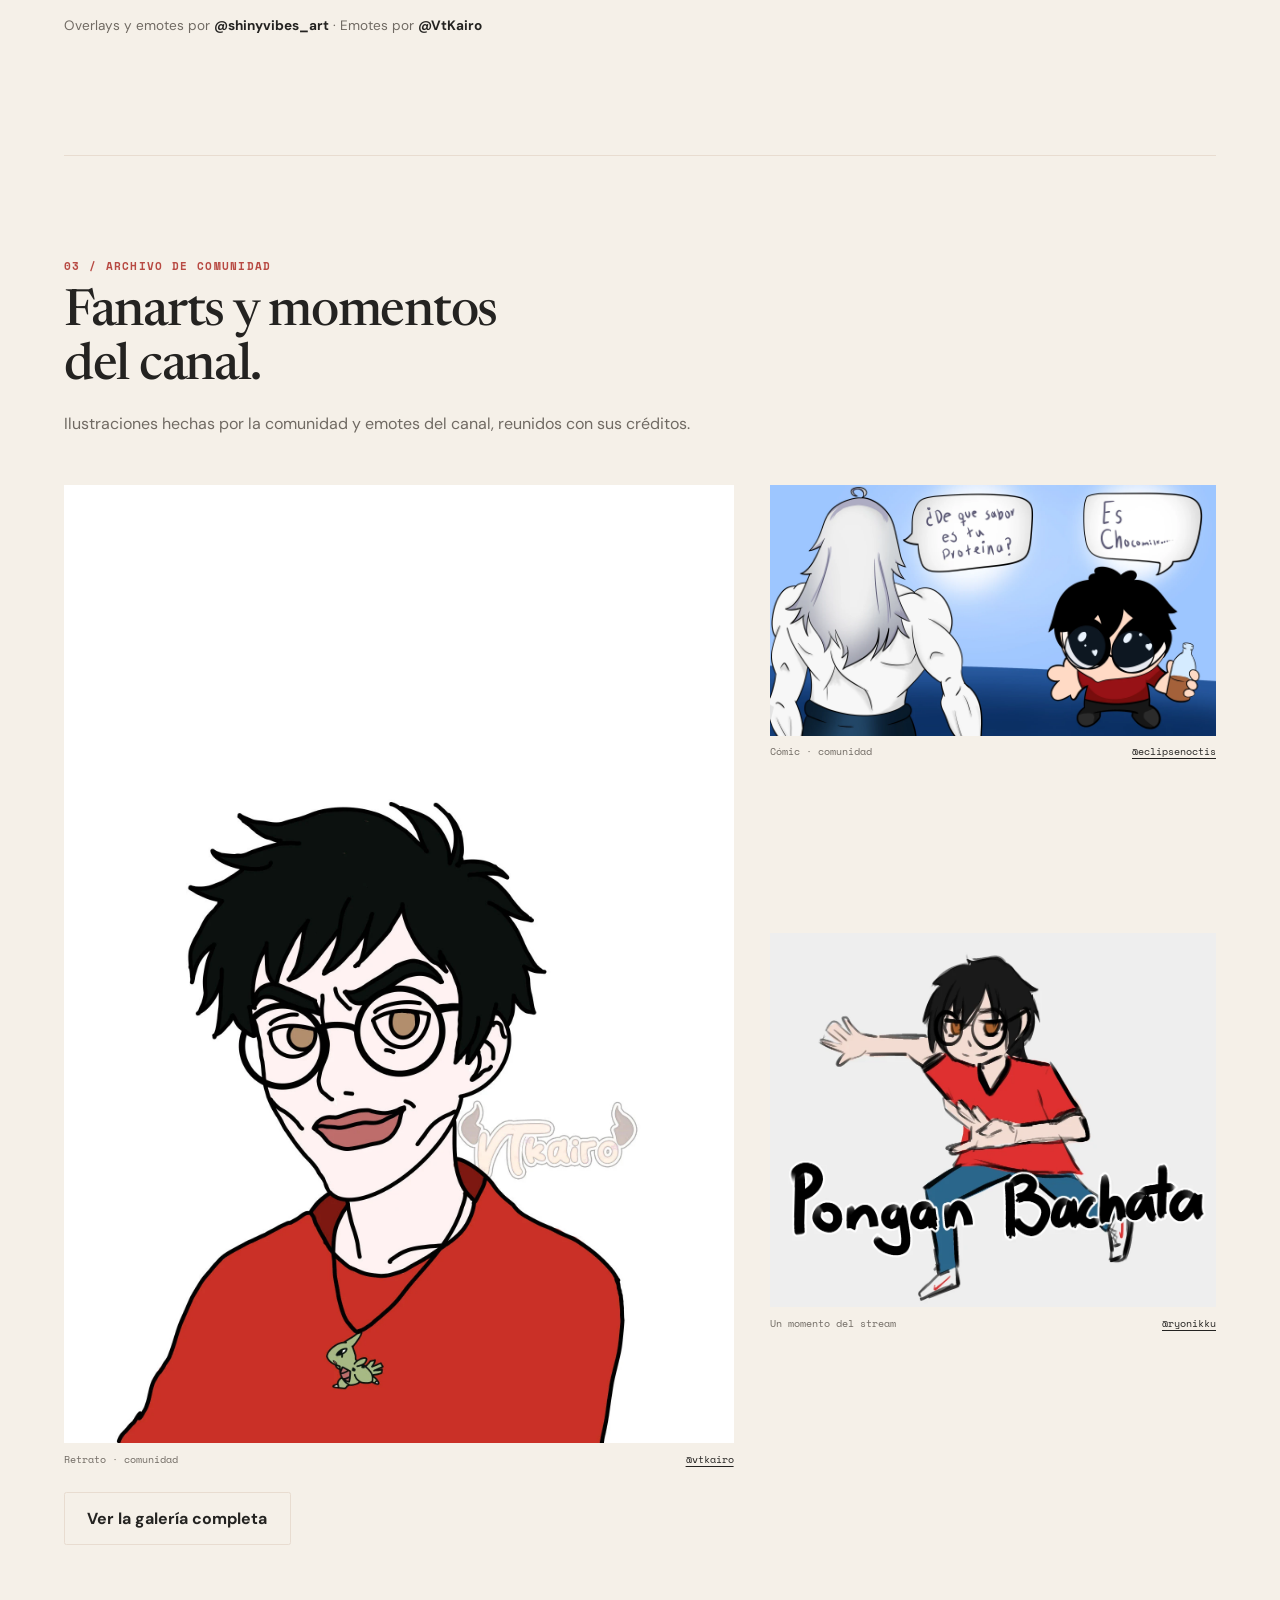
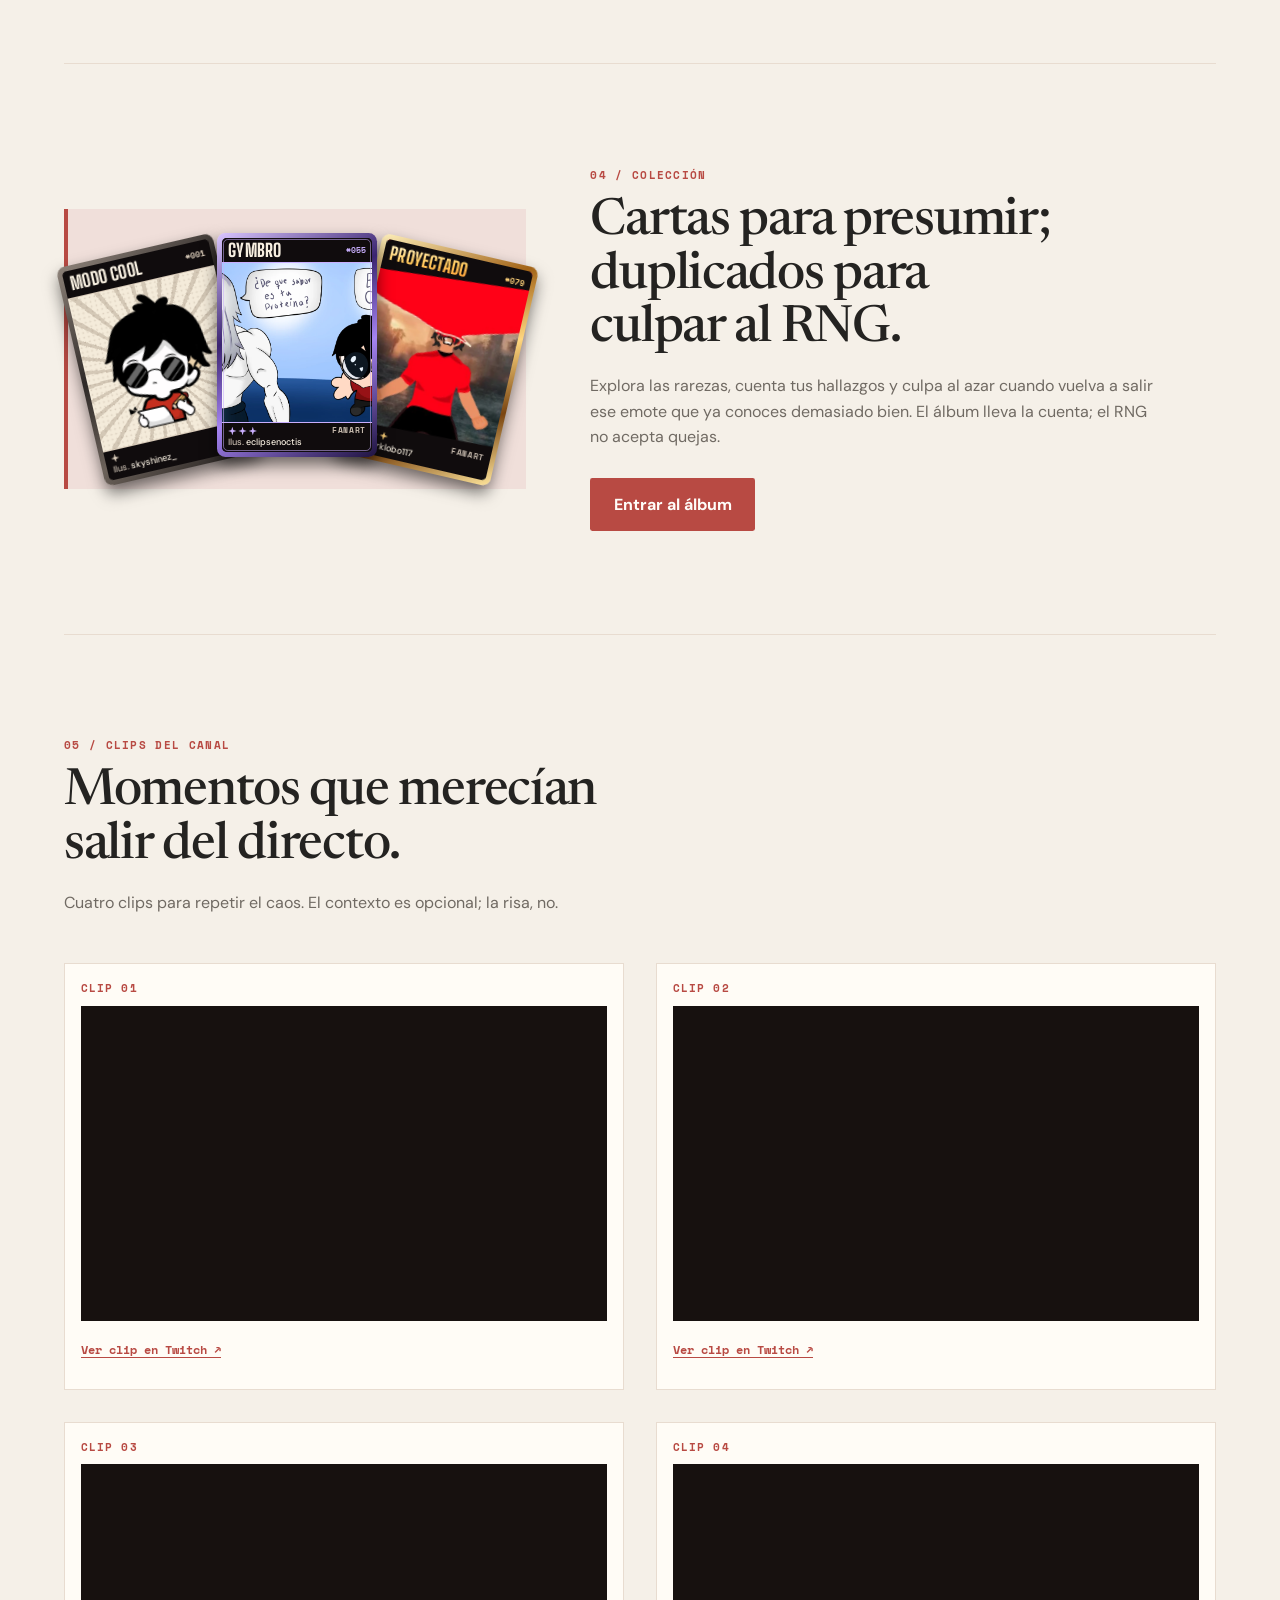
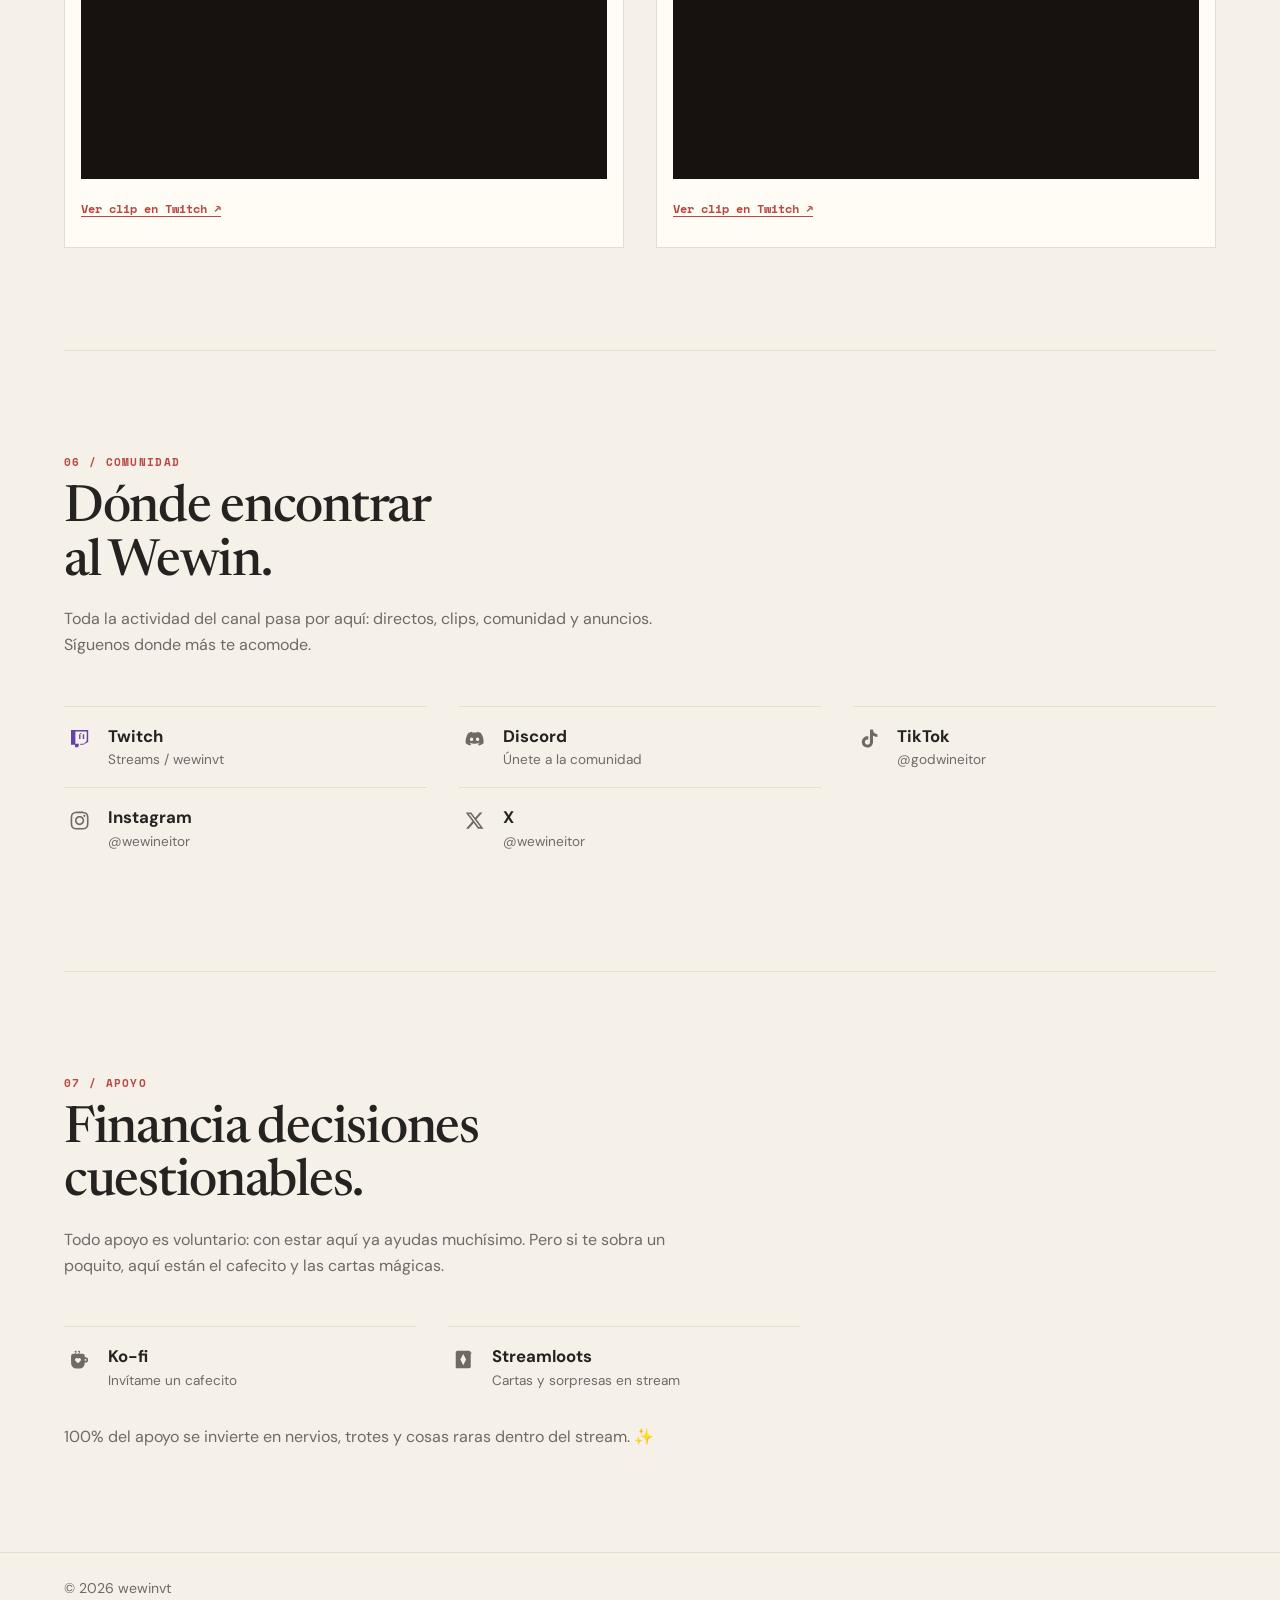
==== commit 73e96875: "feat(home): add featured Twitch clips" ====
--- a/index.html
+++ b/index.html
@@ -216,9 +216,72 @@
         </div>
       </section>
 
+      <section class="section clips-section" id="clips" aria-labelledby="clips-titulo">
+        <div class="section-heading" data-animate>
+          <p class="eyebrow">05 / Clips del canal</p>
+          <h2 id="clips-titulo">Momentos que merecían salir del directo.</h2>
+          <p class="lead">Cuatro clips para repetir el caos. El contexto es opcional; la risa, no.</p>
+        </div>
+
+        <ul class="clips-grid" aria-label="Clips destacados de WewinVT">
+          <li class="clip-card" data-animate>
+            <p class="clip-card__label">Clip 01</p>
+            <iframe
+              class="clip-embed"
+              src="https://clips.twitch.tv/embed?clip=EasyTrappedEyeballMrDestructoid-IFZhSg8Zo57g5LRs&amp;parent=wewinvt.com&amp;parent=www.wewinvt.com&amp;parent=localhost&amp;preload=metadata"
+              title="Clip destacado 1 de WewinVT"
+              width="560"
+              height="315"
+              loading="lazy"
+              allowfullscreen
+            ></iframe>
+            <a class="clip-card__link" href="https://www.twitch.tv/wewinvt/clip/EasyTrappedEyeballMrDestructoid-IFZhSg8Zo57g5LRs?range=7d" target="_blank" rel="noreferrer">Ver clip en Twitch ↗</a>
+          </li>
+          <li class="clip-card" data-animate>
+            <p class="clip-card__label">Clip 02</p>
+            <iframe
+              class="clip-embed"
+              src="https://clips.twitch.tv/embed?clip=ElatedSmoothCrabPupper-UO8pGWGqPu5mF258&amp;parent=wewinvt.com&amp;parent=www.wewinvt.com&amp;parent=localhost&amp;preload=metadata"
+              title="Clip destacado 2 de WewinVT"
+              width="560"
+              height="315"
+              loading="lazy"
+              allowfullscreen
+            ></iframe>
+            <a class="clip-card__link" href="https://www.twitch.tv/wewinvt/clip/ElatedSmoothCrabPupper-UO8pGWGqPu5mF258?range=7d" target="_blank" rel="noreferrer">Ver clip en Twitch ↗</a>
+          </li>
+          <li class="clip-card" data-animate>
+            <p class="clip-card__label">Clip 03</p>
+            <iframe
+              class="clip-embed"
+              src="https://clips.twitch.tv/embed?clip=HyperImpartialVultureSSSsss-DYCBDr-y_tHentPF&amp;parent=wewinvt.com&amp;parent=www.wewinvt.com&amp;parent=localhost&amp;preload=metadata"
+              title="Clip destacado 3 de WewinVT"
+              width="560"
+              height="315"
+              loading="lazy"
+              allowfullscreen
+            ></iframe>
+            <a class="clip-card__link" href="https://www.twitch.tv/wewinvt/clip/HyperImpartialVultureSSSsss-DYCBDr-y_tHentPF?range=7d" target="_blank" rel="noreferrer">Ver clip en Twitch ↗</a>
+          </li>
+          <li class="clip-card" data-animate>
+            <p class="clip-card__label">Clip 04</p>
+            <iframe
+              class="clip-embed"
+              src="https://clips.twitch.tv/embed?clip=SolidPopularOryxGivePLZ-2zI0P4rRU2gspMfL&amp;parent=wewinvt.com&amp;parent=www.wewinvt.com&amp;parent=localhost&amp;preload=metadata"
+              title="Clip destacado 4 de WewinVT"
+              width="560"
+              height="315"
+              loading="lazy"
+              allowfullscreen
+            ></iframe>
+            <a class="clip-card__link" href="https://www.twitch.tv/wewinvt/clip/SolidPopularOryxGivePLZ-2zI0P4rRU2gspMfL?range=7d" target="_blank" rel="noreferrer">Ver clip en Twitch ↗</a>
+          </li>
+        </ul>
+      </section>
+
       <section class="section" id="redes" aria-labelledby="redes-titulo">
         <div class="section-heading" data-animate>
-          <p class="eyebrow">05 / Comunidad</p>
+          <p class="eyebrow">06 / Comunidad</p>
           <h2 id="redes-titulo">Dónde encontrar al Wewin.</h2>
           <p class="lead">
             Toda la actividad del canal pasa por aquí: directos, clips, comunidad y anuncios.
@@ -278,7 +341,7 @@
       <!-- Donaciones -->
       <section class="section" id="apoyo" aria-labelledby="apoyo-titulo">
         <div class="section-heading" data-animate>
-          <p class="eyebrow">06 / Apoyo</p>
+          <p class="eyebrow">07 / Apoyo</p>
           <h2 id="apoyo-titulo">Financia decisiones cuestionables.</h2>
           <p class="lead">
             Todo apoyo es voluntario: con estar aquí ya ayudas muchísimo. Pero si te sobra un
--- a/css/paleta-editorial.css
+++ b/css/paleta-editorial.css
@@ -670,6 +670,70 @@
   margin-top: 0.75rem;
 }
 
+.clips-grid {
+  display: grid;
+  grid-template-columns: repeat(2, minmax(0, 1fr));
+  gap: clamp(1rem, 3vw, 2rem);
+  padding: 0;
+  margin: 0;
+  list-style: none;
+}
+
+.clip-card {
+  min-width: 0;
+  padding: clamp(0.75rem, 2vw, 1rem);
+  border: 1px solid var(--color-border);
+  background: var(--color-surface);
+}
+
+.clip-card__label {
+  margin: 0 0 0.5rem;
+  color: var(--color-accent);
+  font-family: var(--font-mono);
+  font-size: 0.68rem;
+  font-weight: 700;
+  letter-spacing: 0.1em;
+  text-transform: uppercase;
+}
+
+.clip-embed {
+  display: block;
+  width: 100%;
+  min-height: 300px;
+  aspect-ratio: 16 / 9;
+  border: 0;
+  background: #17110f;
+}
+
+.clip-card__link {
+  display: inline-flex;
+  align-items: center;
+  min-height: 2.75rem;
+  margin-top: 0.5rem;
+  color: var(--color-accent);
+  font-family: var(--font-mono);
+  font-size: 0.72rem;
+  font-weight: 700;
+  text-decoration: underline;
+  text-underline-offset: 0.25em;
+}
+
+.clip-card__link:hover {
+  color: var(--color-accent-hover);
+}
+
+@media (max-width: 879px) {
+  .clips-grid {
+    grid-template-columns: minmax(0, 1fr);
+  }
+}
+
+@media (max-width: 480px) {
+  .clip-embed {
+    display: none;
+  }
+}
+
 .emote-grid {
   grid-template-columns: repeat(auto-fill, minmax(7rem, 1fr));
   gap: 0.75rem 1rem;
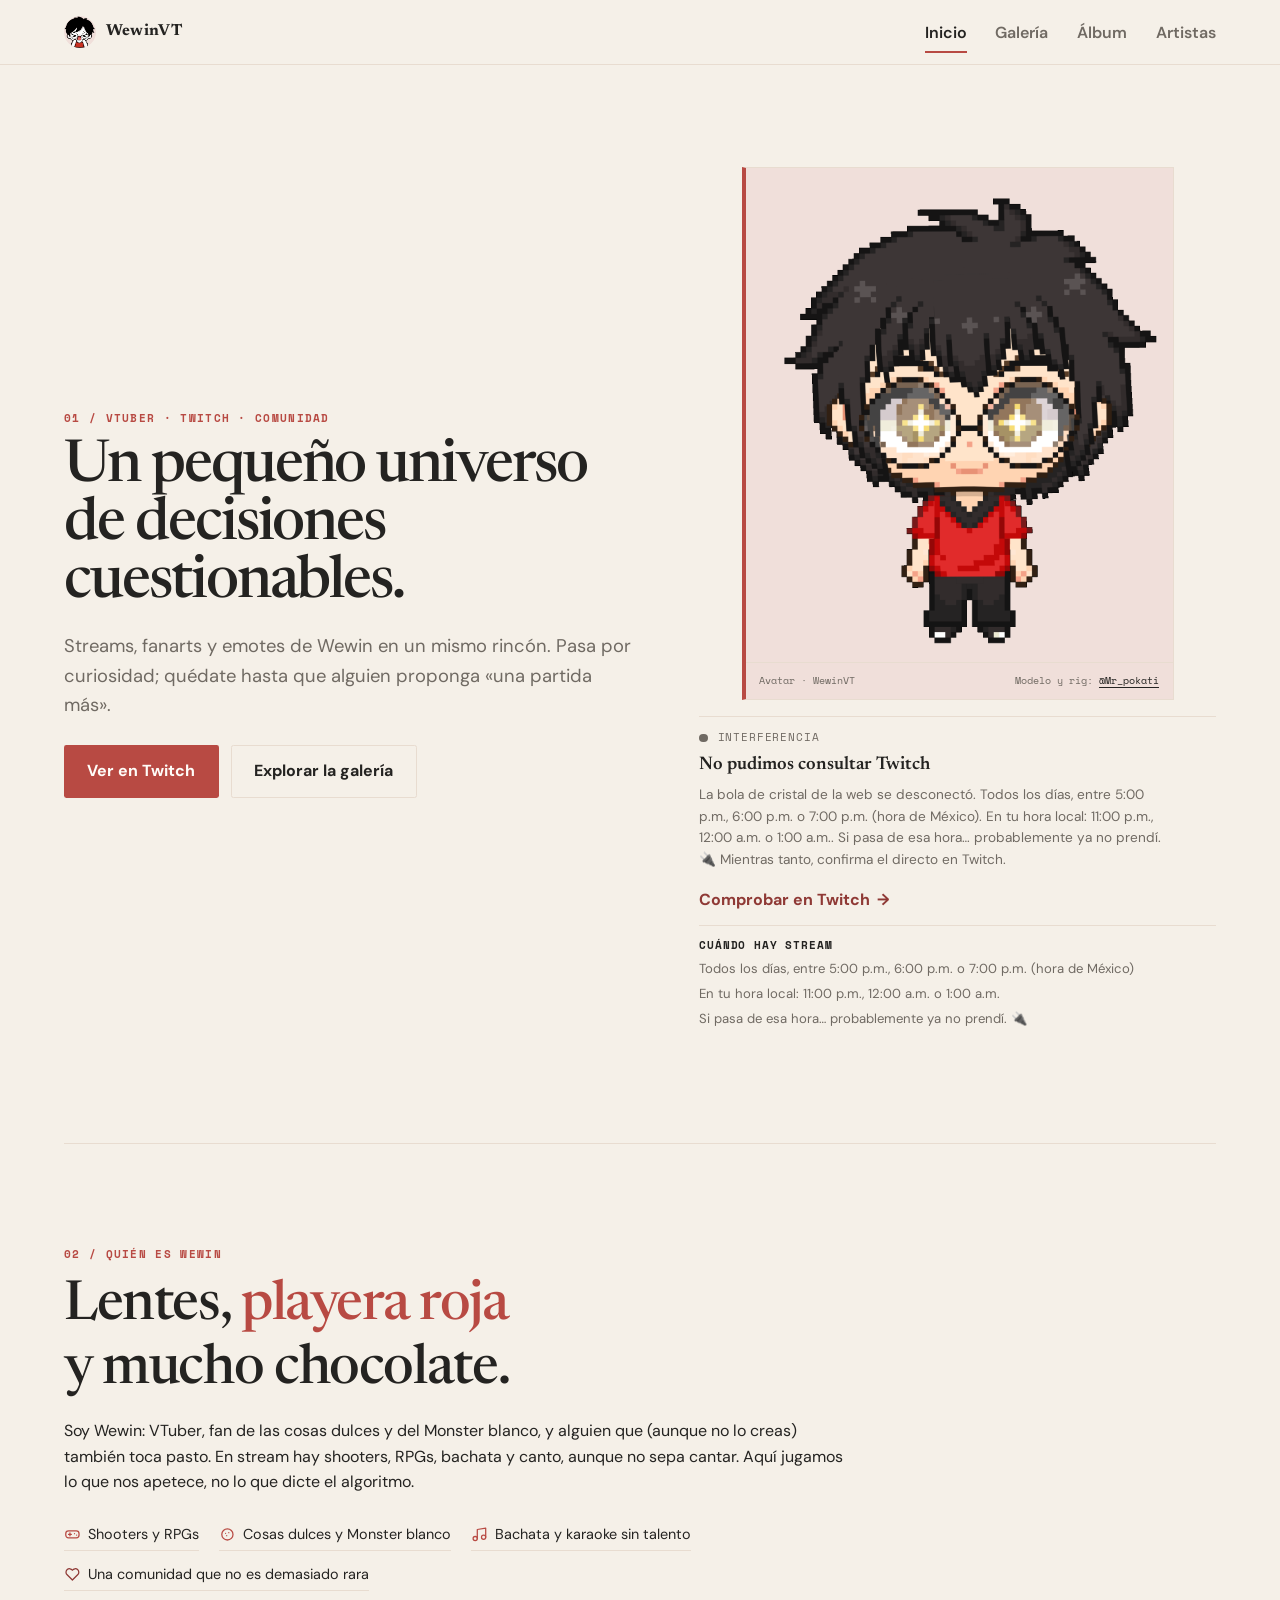
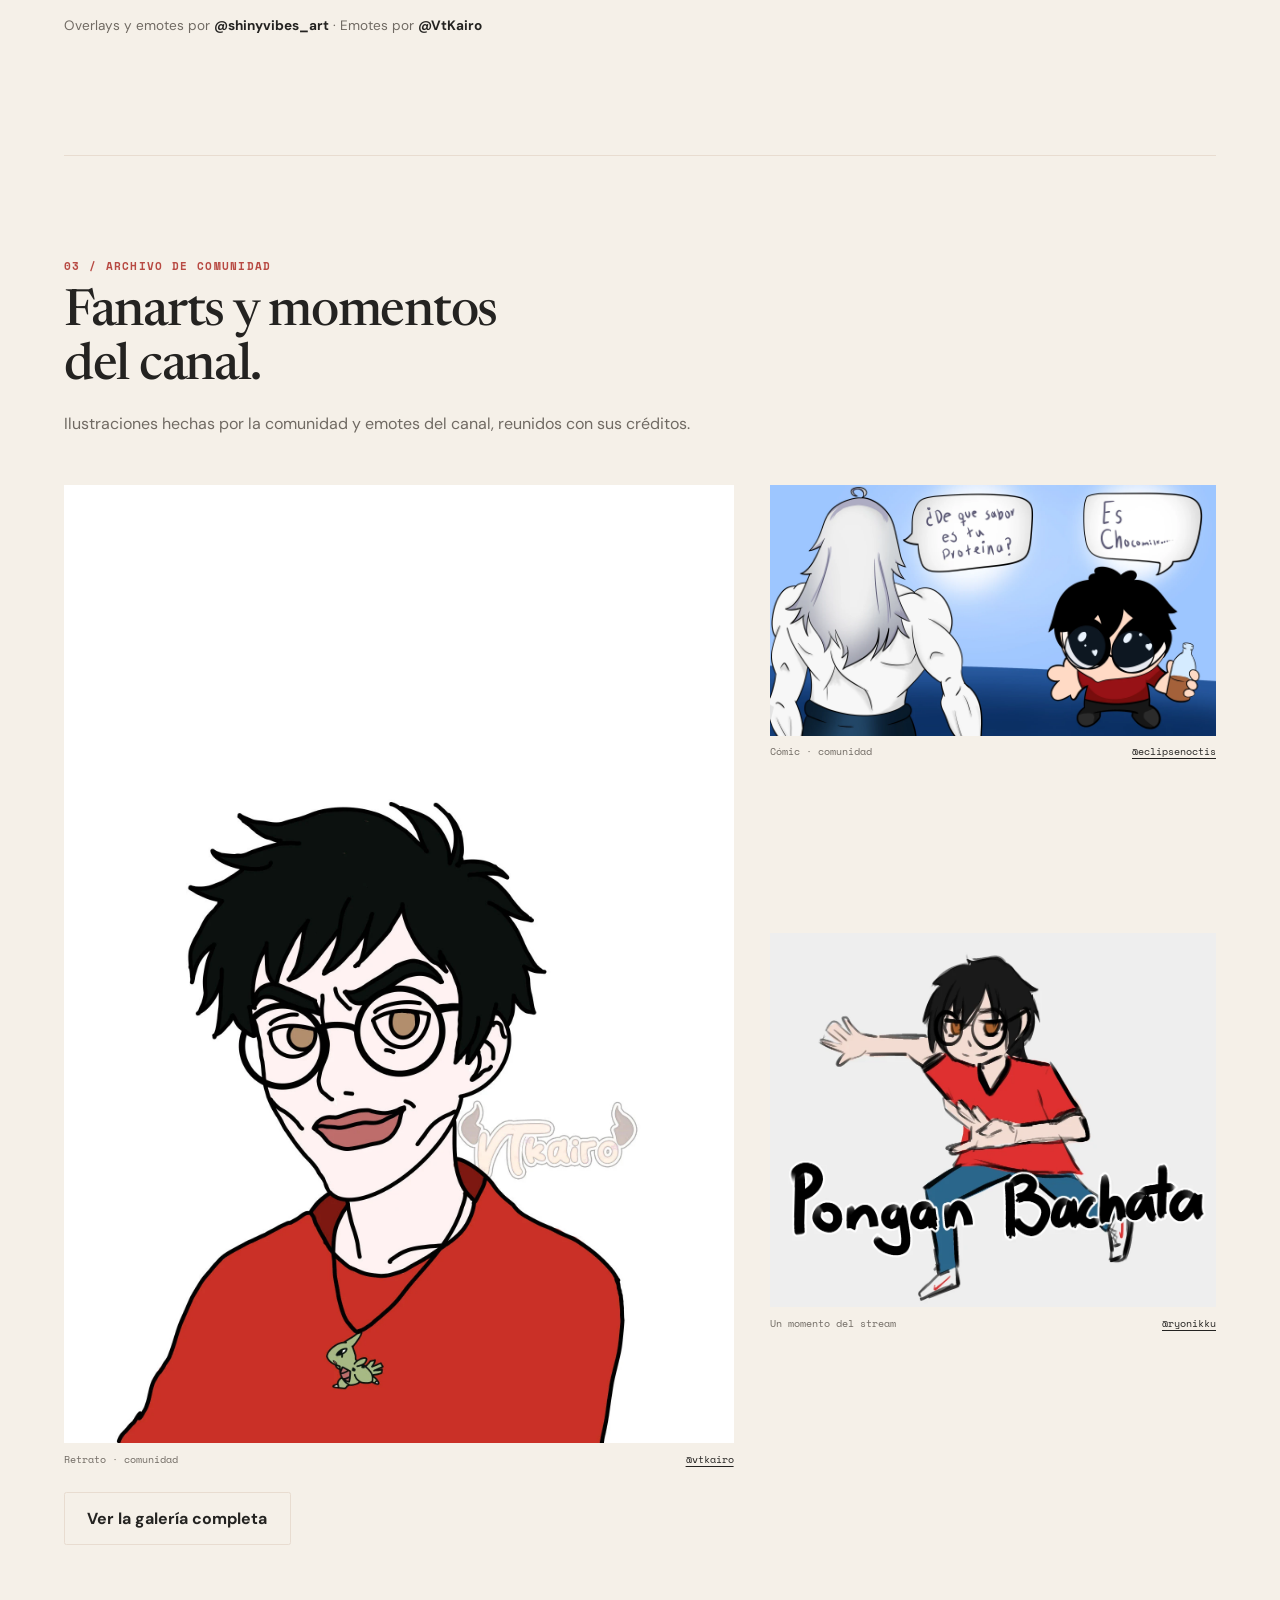
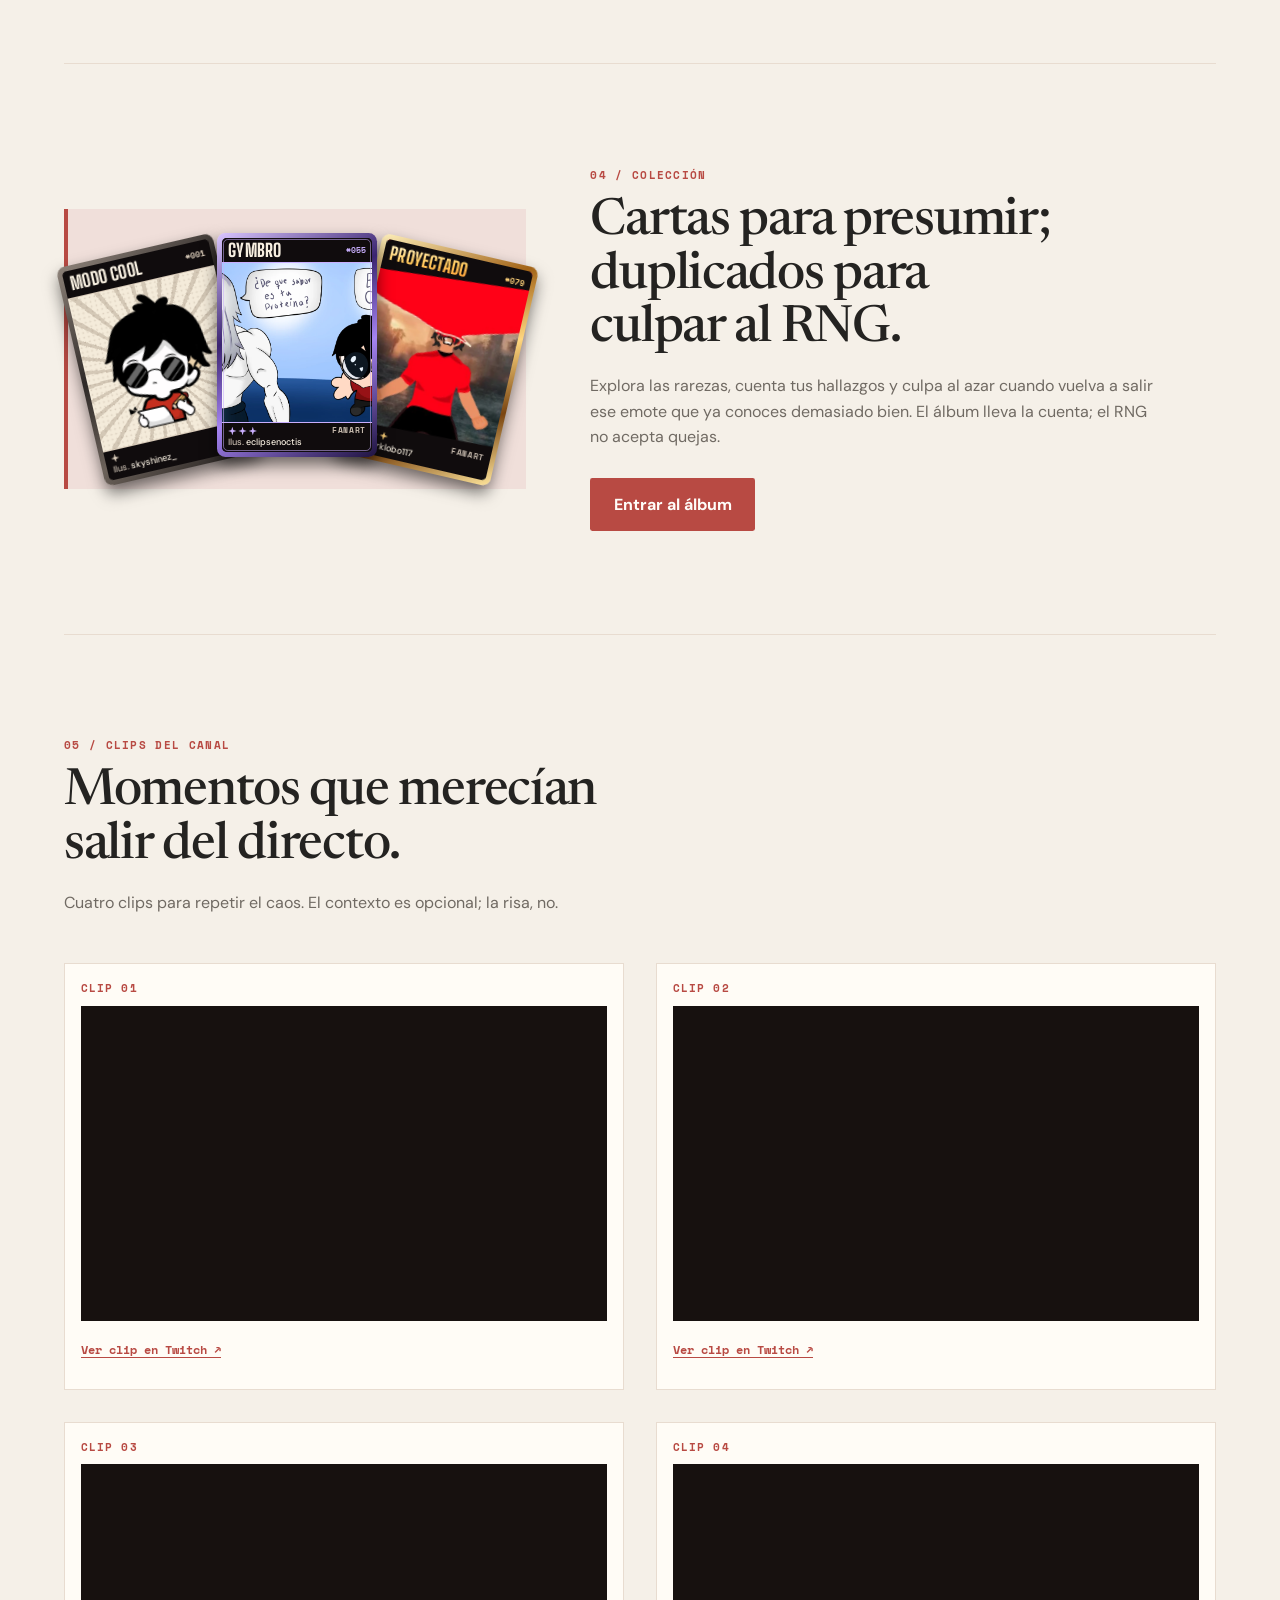
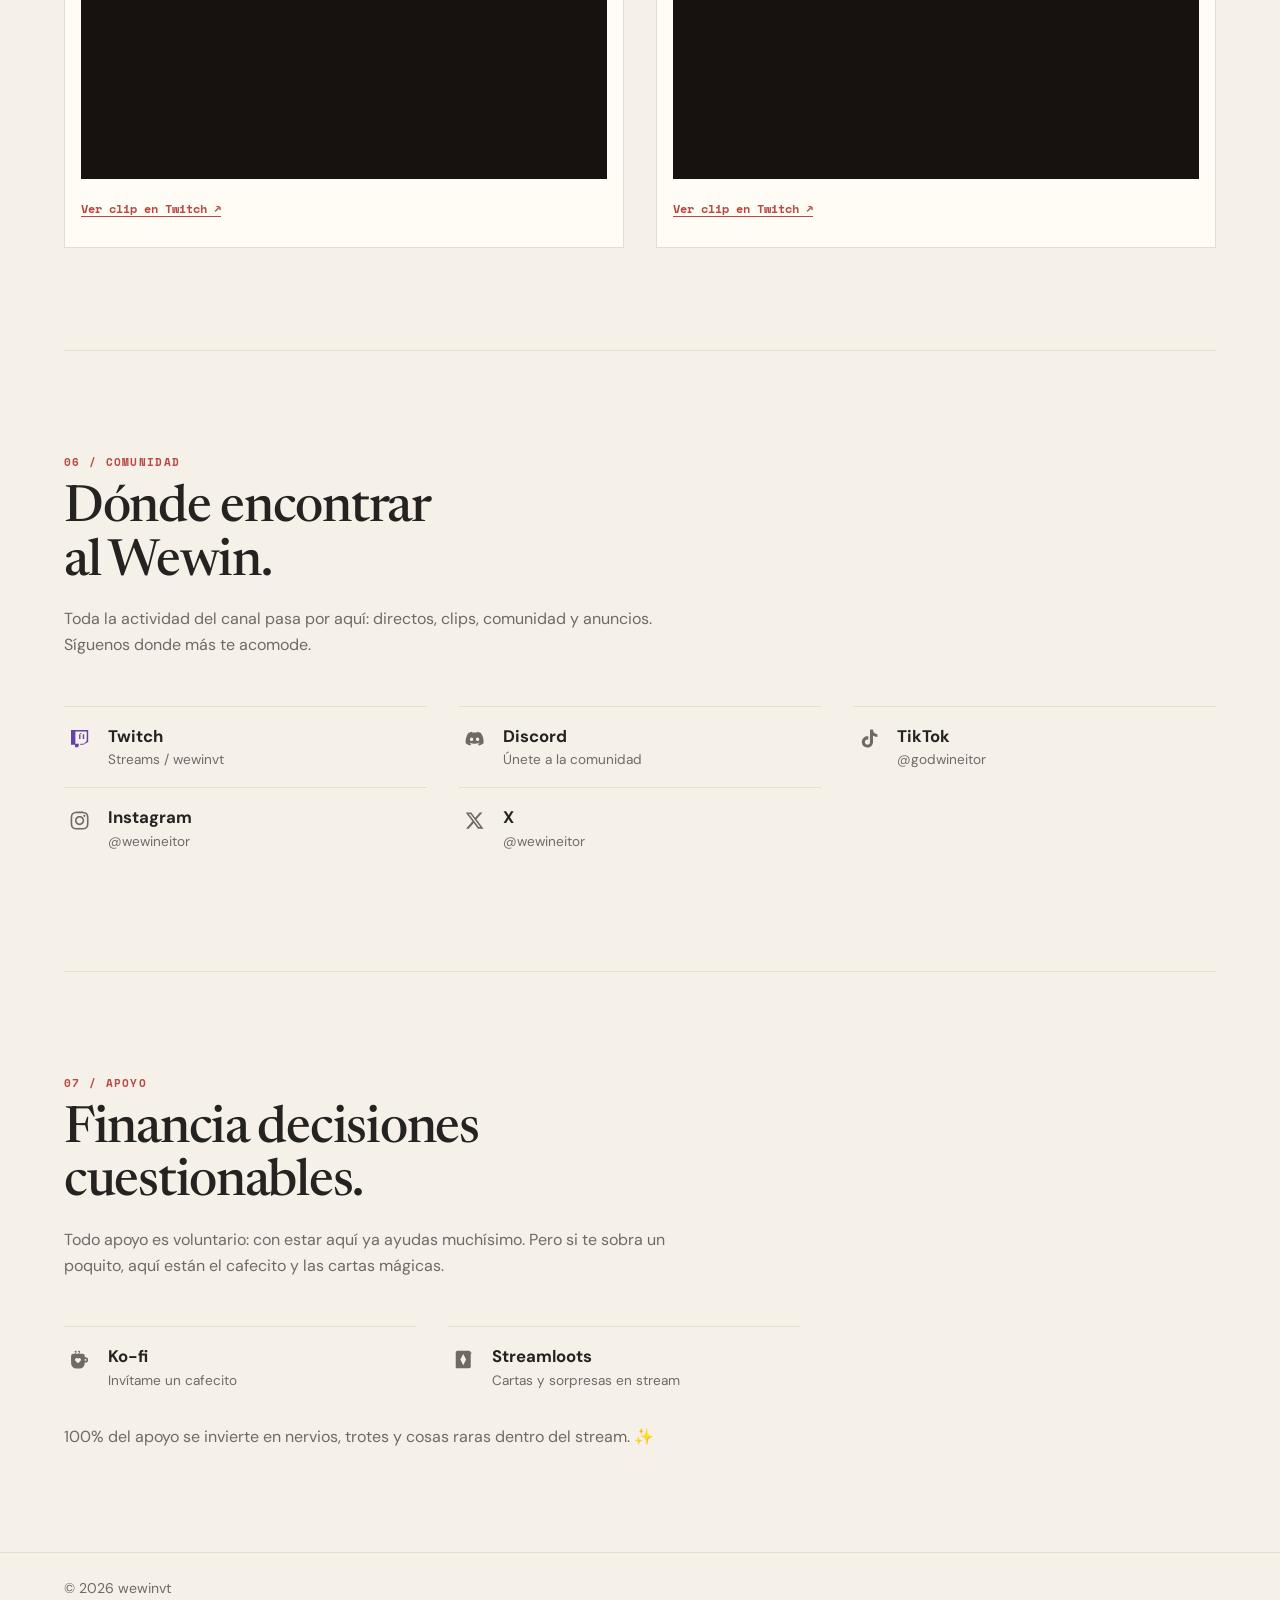
==== commit 547898f7: "feat(nav): link community artists directory" ====
--- a/index.html
+++ b/index.html
@@ -67,6 +67,7 @@
             <li><span class="nav-link is-active" aria-current="page">Inicio</span></li>
             <li><a class="nav-link" href="emotes.html">Galería</a></li>
             <li><a class="nav-link" href="album.html">Álbum</a></li>
+            <li><a class="nav-link" href="artistas.html">Artistas</a></li>
           </ul>
         </nav>
       </div>
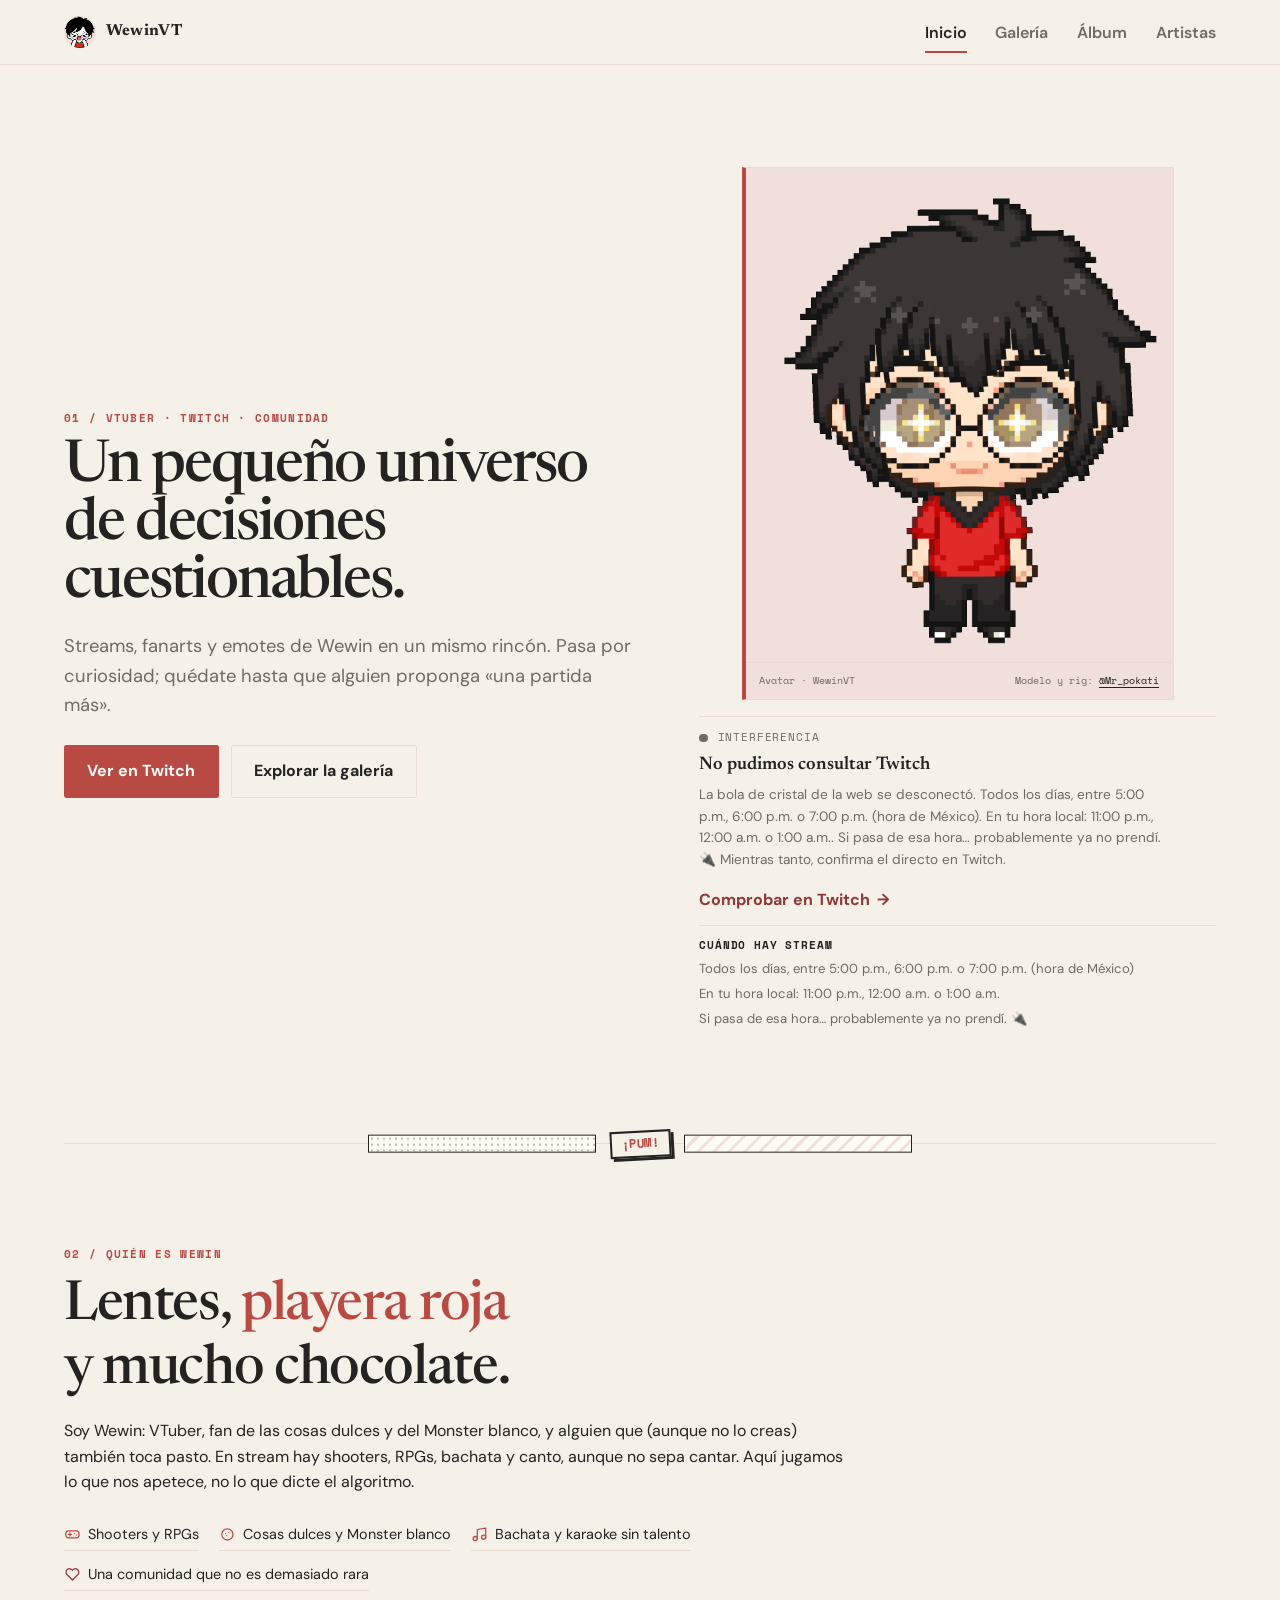
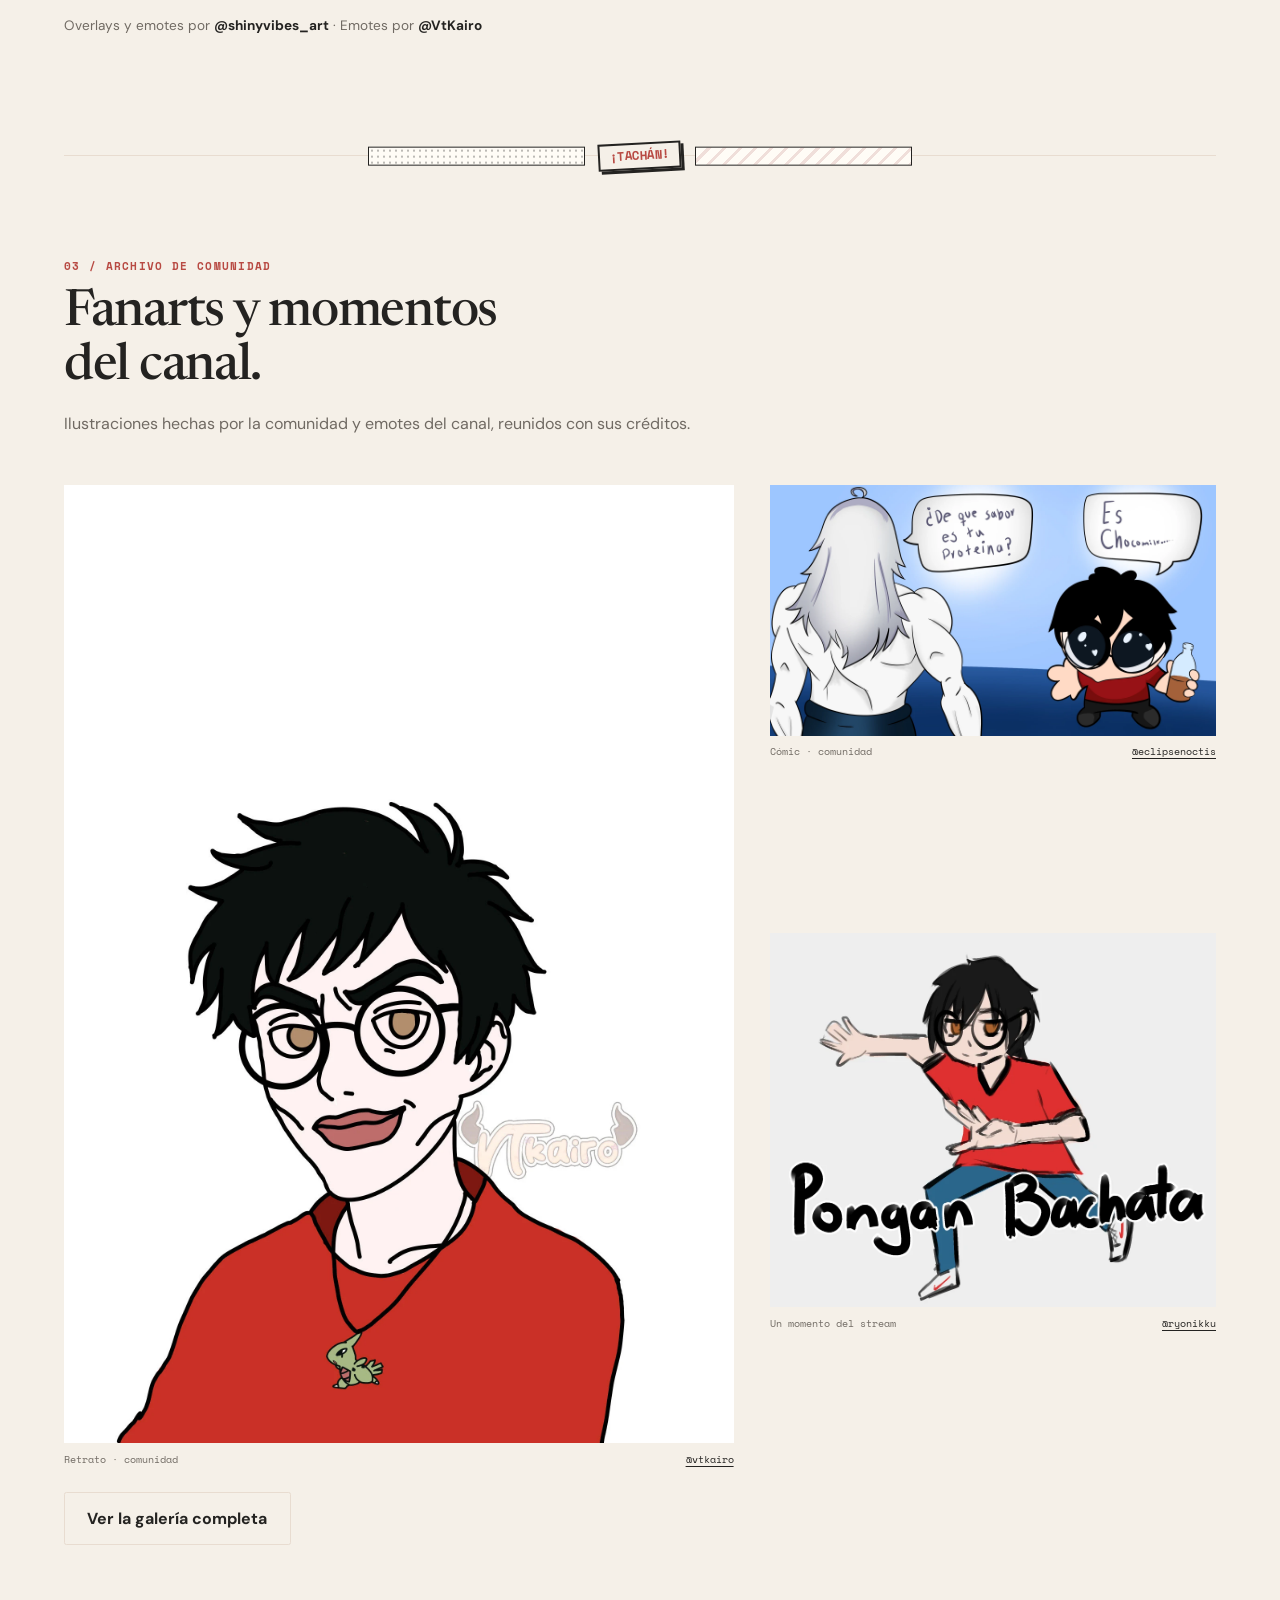
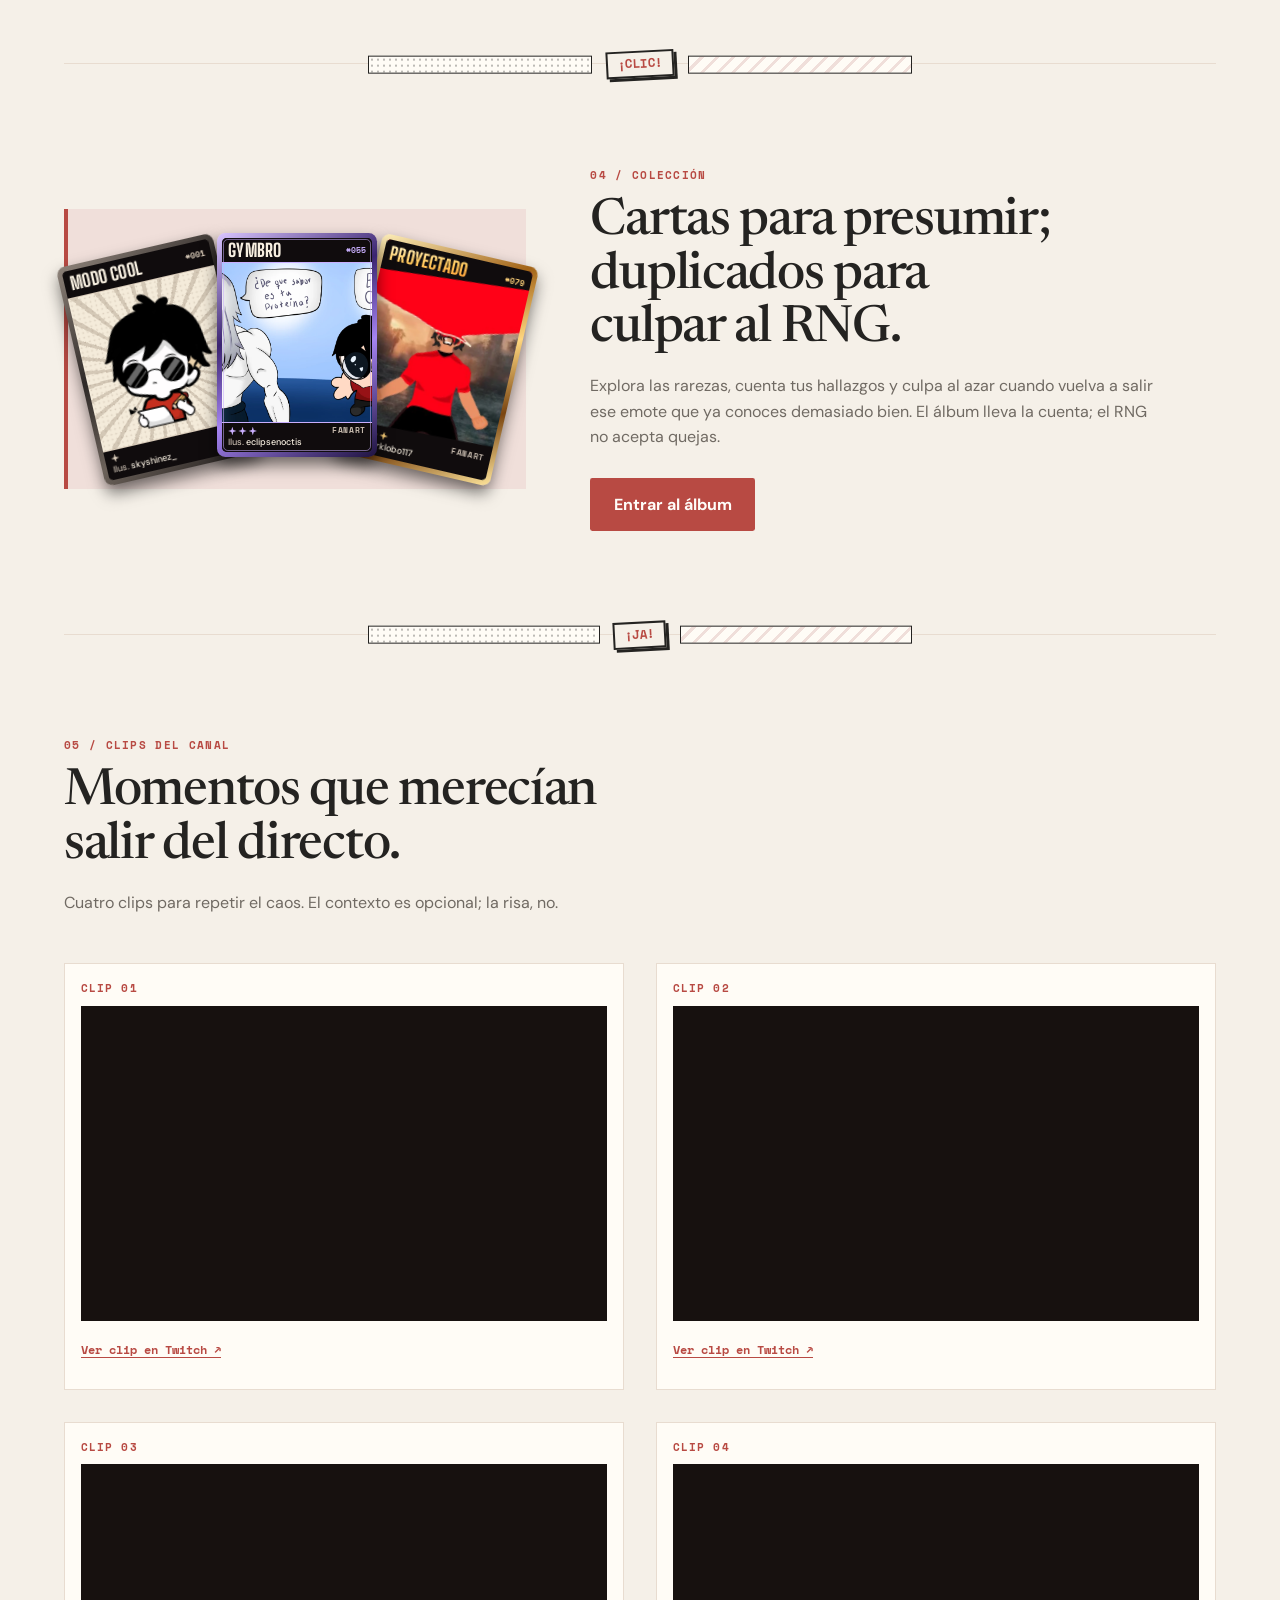
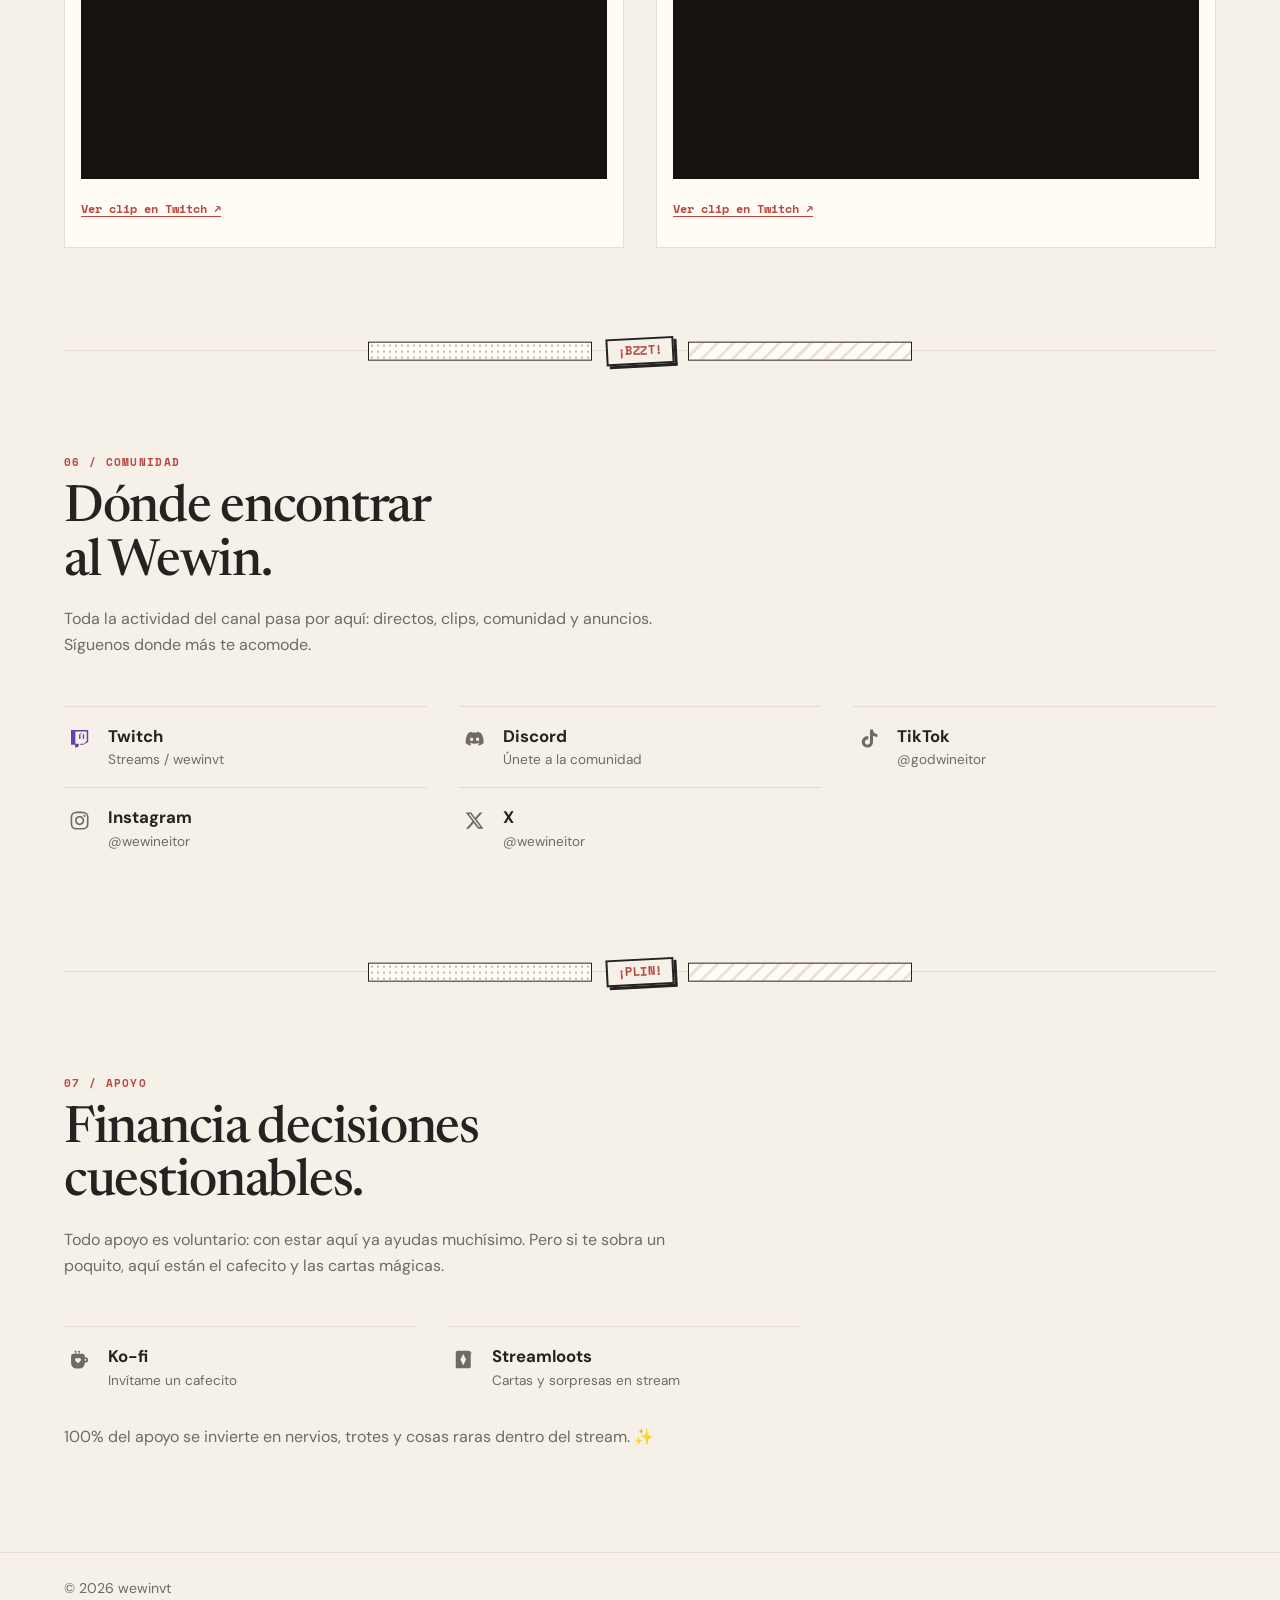
==== commit ece44f19: "feat(home): add manga section dividers" ====
--- a/index.html
+++ b/index.html
@@ -121,6 +121,11 @@
 
       <!-- Quién es Wewin -->
       <section class="section section-about" id="quien-es-wewin" aria-labelledby="about-titulo">
+        <div class="manga-divider" aria-hidden="true">
+          <span class="manga-divider__panel manga-divider__panel--dots"></span>
+          <span class="manga-divider__sound">¡PUM!</span>
+          <span class="manga-divider__panel manga-divider__panel--lines"></span>
+        </div>
         <div class="about-inner">
           <div class="about-copy">
             <p class="eyebrow" data-animate>02 / Quién es Wewin</p>
@@ -156,6 +161,11 @@
       </section>
 
       <section class="section" id="galeria-comunidad" aria-labelledby="galeria-home-titulo">
+        <div class="manga-divider" aria-hidden="true">
+          <span class="manga-divider__panel manga-divider__panel--dots"></span>
+          <span class="manga-divider__sound">¡TACHÁN!</span>
+          <span class="manga-divider__panel manga-divider__panel--lines"></span>
+        </div>
         <div class="section-heading" data-animate>
           <p class="eyebrow">03 / Archivo de comunidad</p>
           <h2 id="galeria-home-titulo">Fanarts y momentos del canal.</h2>
@@ -199,6 +209,11 @@
       </section>
 
       <section class="section album-teaser" id="coleccion" aria-labelledby="album-home-titulo">
+        <div class="manga-divider" aria-hidden="true">
+          <span class="manga-divider__panel manga-divider__panel--dots"></span>
+          <span class="manga-divider__sound">¡CLIC!</span>
+          <span class="manga-divider__panel manga-divider__panel--lines"></span>
+        </div>
         <div
           class="album-teaser__cards home-card-fan"
           data-home-cards
@@ -218,6 +233,11 @@
       </section>
 
       <section class="section clips-section" id="clips" aria-labelledby="clips-titulo">
+        <div class="manga-divider" aria-hidden="true">
+          <span class="manga-divider__panel manga-divider__panel--dots"></span>
+          <span class="manga-divider__sound">¡JA!</span>
+          <span class="manga-divider__panel manga-divider__panel--lines"></span>
+        </div>
         <div class="section-heading" data-animate>
           <p class="eyebrow">05 / Clips del canal</p>
           <h2 id="clips-titulo">Momentos que merecían salir del directo.</h2>
@@ -281,6 +301,11 @@
       </section>
 
       <section class="section" id="redes" aria-labelledby="redes-titulo">
+        <div class="manga-divider" aria-hidden="true">
+          <span class="manga-divider__panel manga-divider__panel--dots"></span>
+          <span class="manga-divider__sound">¡BZZT!</span>
+          <span class="manga-divider__panel manga-divider__panel--lines"></span>
+        </div>
         <div class="section-heading" data-animate>
           <p class="eyebrow">06 / Comunidad</p>
           <h2 id="redes-titulo">Dónde encontrar al Wewin.</h2>
@@ -341,6 +366,11 @@
 
       <!-- Donaciones -->
       <section class="section" id="apoyo" aria-labelledby="apoyo-titulo">
+        <div class="manga-divider" aria-hidden="true">
+          <span class="manga-divider__panel manga-divider__panel--dots"></span>
+          <span class="manga-divider__sound">¡PLIN!</span>
+          <span class="manga-divider__panel manga-divider__panel--lines"></span>
+        </div>
         <div class="section-heading" data-animate>
           <p class="eyebrow">07 / Apoyo</p>
           <h2 id="apoyo-titulo">Financia decisiones cuestionables.</h2>
--- a/css/paleta-editorial.css
+++ b/css/paleta-editorial.css
@@ -105,6 +105,58 @@
   border-top: 1px solid var(--color-border);
 }
 
+.home-page main > .section {
+  position: relative;
+}
+
+.home-page .manga-divider {
+  position: absolute;
+  z-index: 1;
+  inset-inline: 0;
+  top: 0;
+  display: grid;
+  grid-template-columns: minmax(0, 1fr) auto minmax(0, 1fr);
+  align-items: center;
+  gap: clamp(0.4rem, 1.4vw, 0.85rem);
+  width: min(100%, 34rem);
+  margin-inline: auto;
+  transform: translateY(-50%);
+  pointer-events: none;
+}
+
+.home-page .manga-divider__panel {
+  display: block;
+  min-width: 0;
+  height: 1.15rem;
+  border: 1px solid var(--color-ink);
+  background-color: var(--color-surface);
+}
+
+.home-page .manga-divider__panel--dots {
+  background-image: radial-gradient(circle, rgb(36 35 33 / 30%) 0.8px, transparent 1px);
+  background-size: 6px 6px;
+}
+
+.home-page .manga-divider__panel--lines {
+  background-image: repeating-linear-gradient(135deg, transparent 0 8px, var(--color-accent-soft) 8px 11px);
+}
+
+.home-page .manga-divider__sound {
+  display: block;
+  padding: 0.32rem 0.6rem;
+  border: 2px solid var(--color-ink);
+  background: var(--color-bg);
+  box-shadow: 3px 3px 0 var(--color-ink);
+  color: var(--color-accent);
+  font-family: var(--font-mono);
+  font-size: clamp(0.62rem, 1.1vw, 0.78rem);
+  font-weight: 700;
+  line-height: 1;
+  letter-spacing: 0.04em;
+  white-space: nowrap;
+  transform: rotate(-3deg);
+}
+
 .eyebrow {
   margin-bottom: 0.8rem;
   color: var(--color-accent);
@@ -765,16 +817,31 @@
   column-gap: clamp(1rem, 2.5vw, 2rem);
 }
 
+.fanart-card--featured {
+  column-span: all;
+  width: min(100%, 40rem);
+  margin-inline: auto;
+}
+
 .fanart-card .tile-btn {
   border: 0;
   border-radius: 0;
   background: var(--color-surface);
+}
+
+.fanart-card--featured .tile-btn {
+  border-bottom: 2px solid var(--color-accent);
 }
 
 .fanart-card img {
   max-width: 100%;
   max-height: none;
   object-fit: contain;
+}
+
+.fanart-card--featured .tile-credit {
+  margin-top: 0.65rem;
+  font-size: 0.72rem;
 }
 
 .tile-credit {
@@ -929,6 +996,19 @@
 }
 
 @media (max-width: 480px) {
+  .home-page .manga-divider {
+    gap: 0.4rem;
+  }
+
+  .home-page .manga-divider__panel {
+    height: 1rem;
+  }
+
+  .home-page .manga-divider__sound {
+    padding: 0.25rem 0.4rem;
+    box-shadow: 2px 2px 0 var(--color-ink);
+  }
+
   .hero-copy,
   .hero-stage,
   .hero-figure {
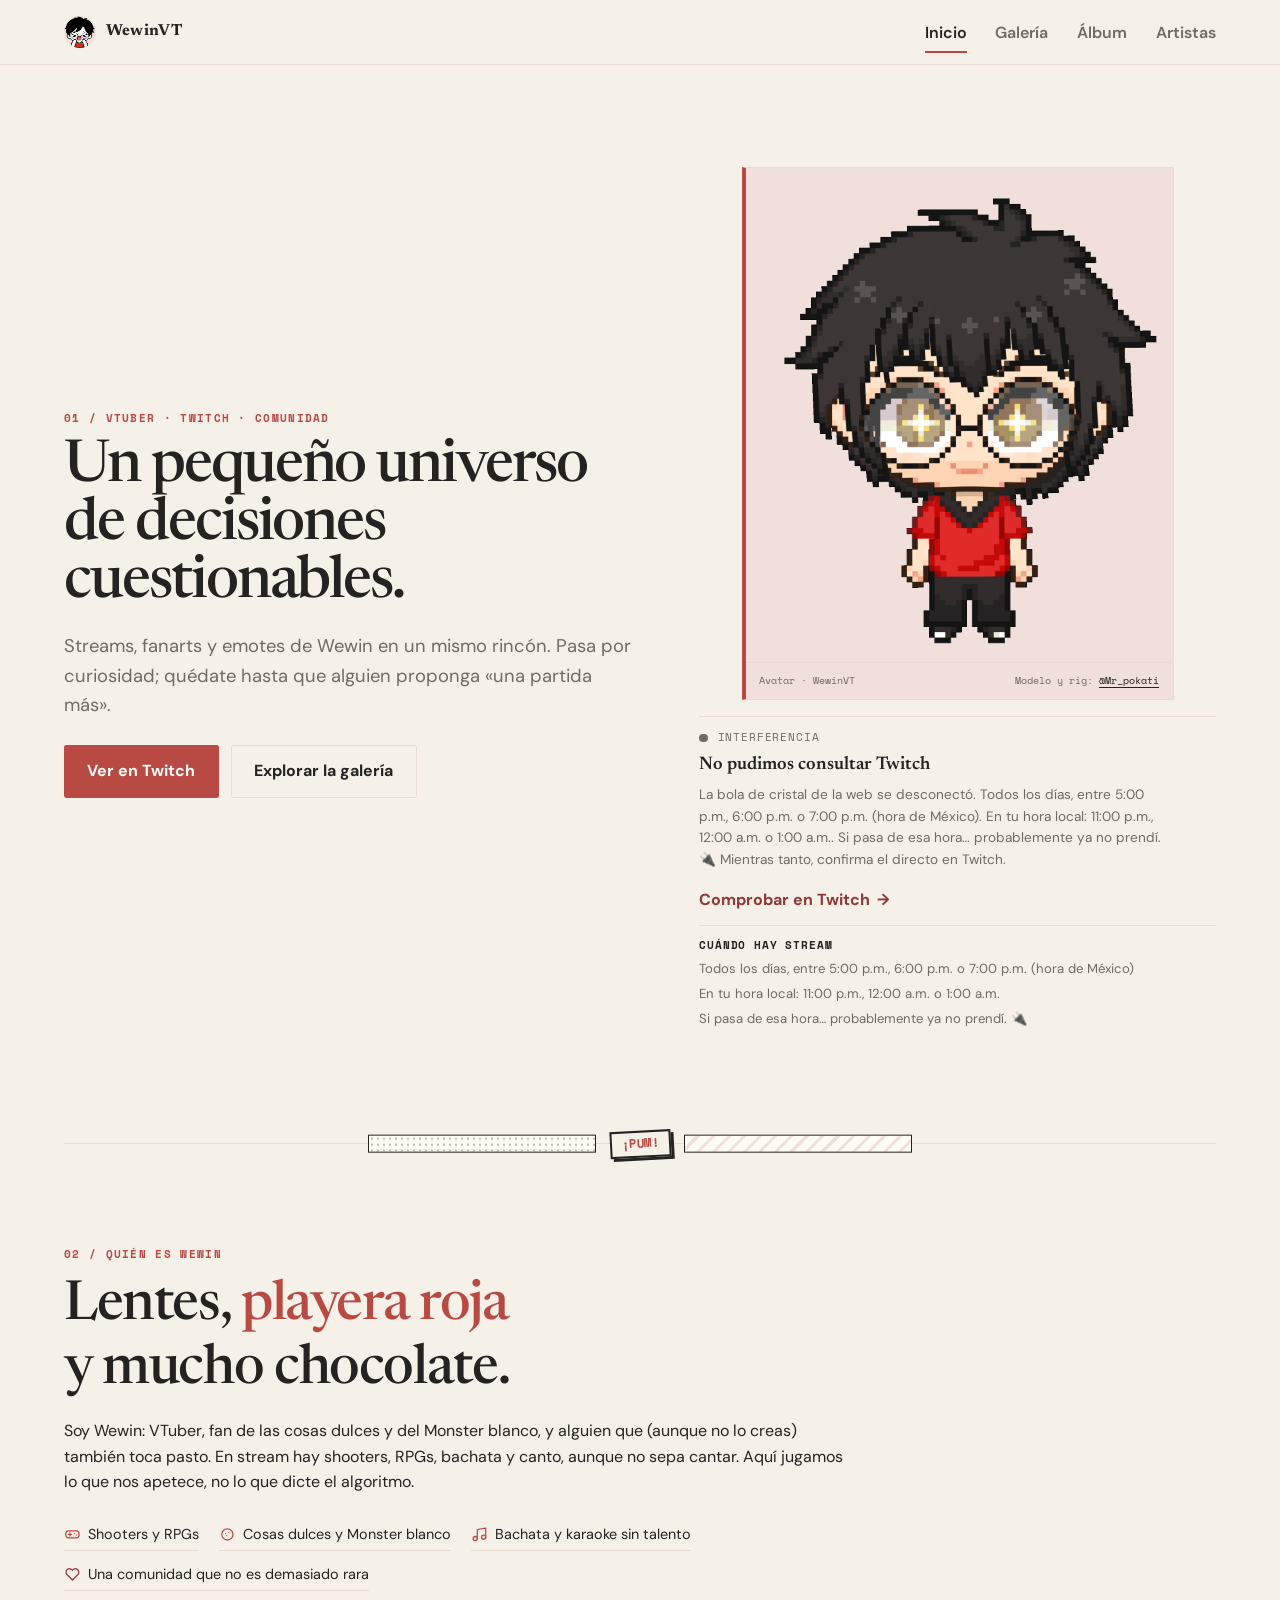
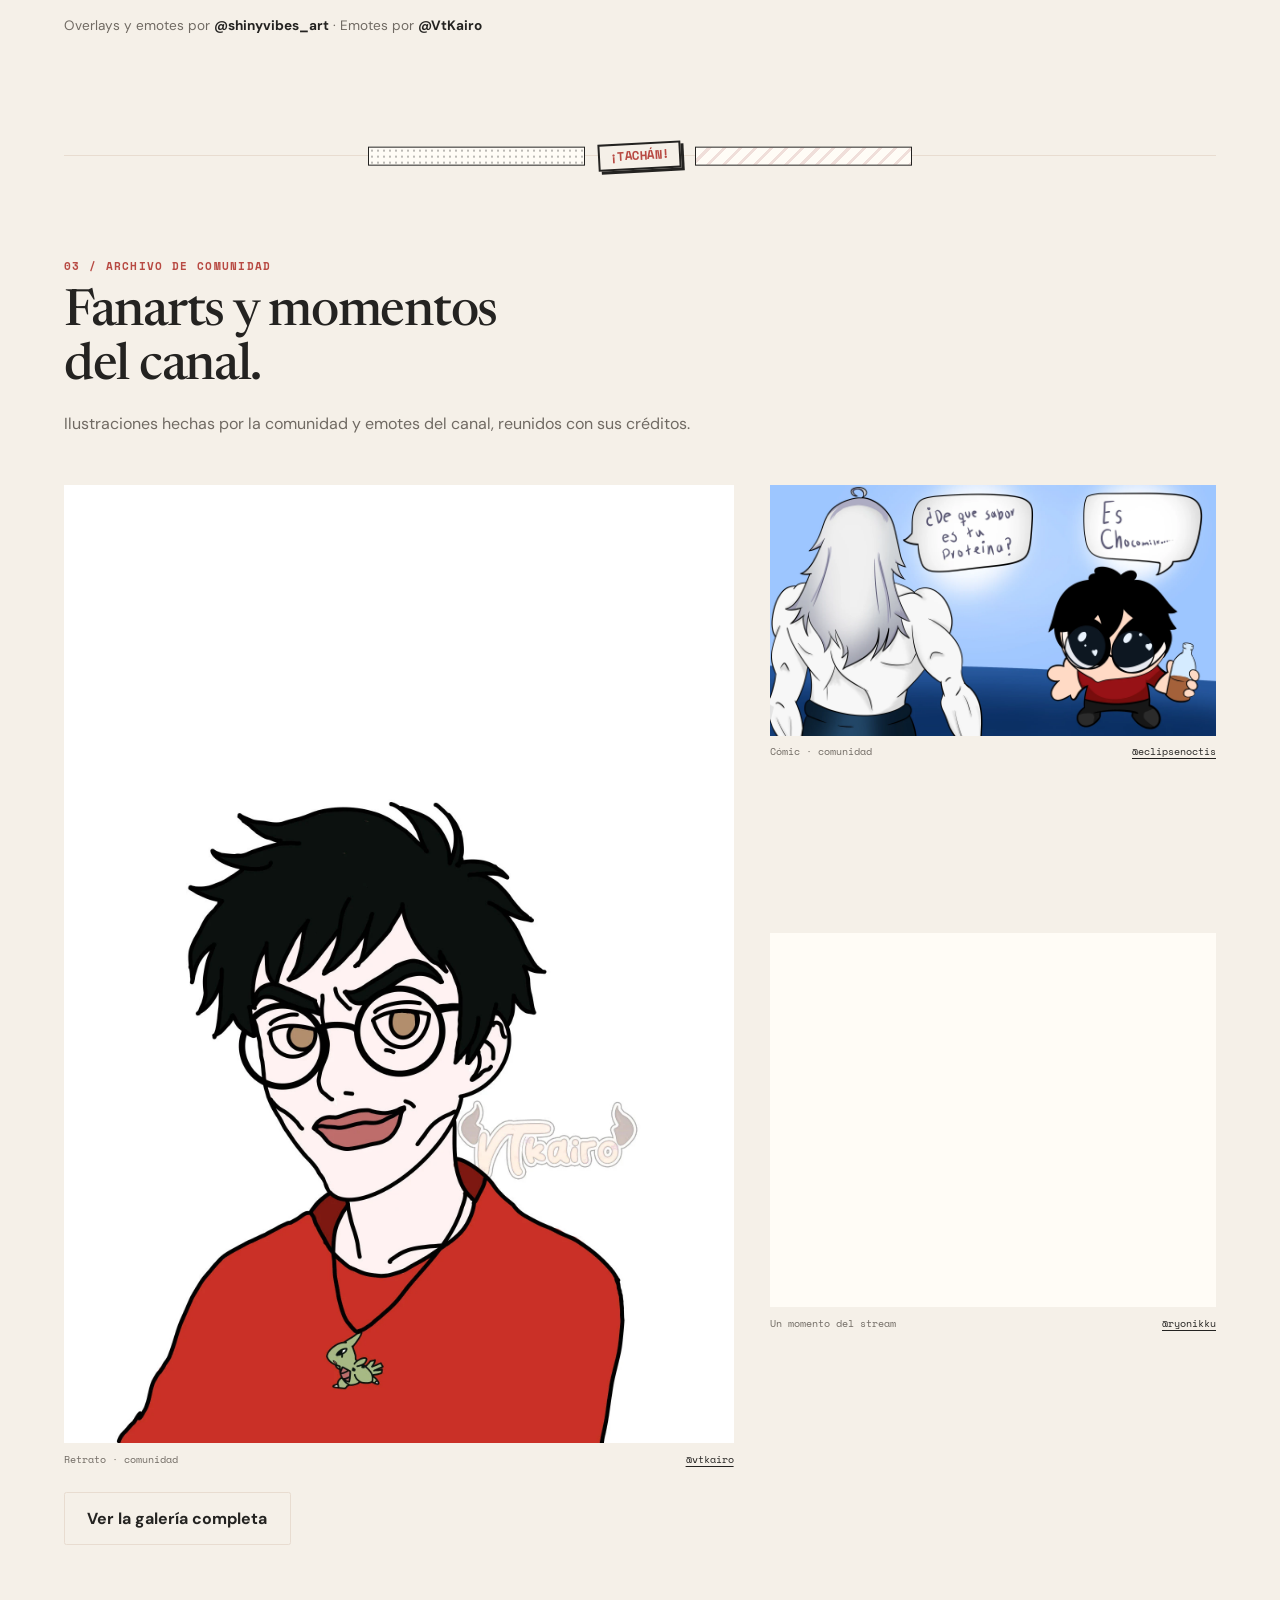
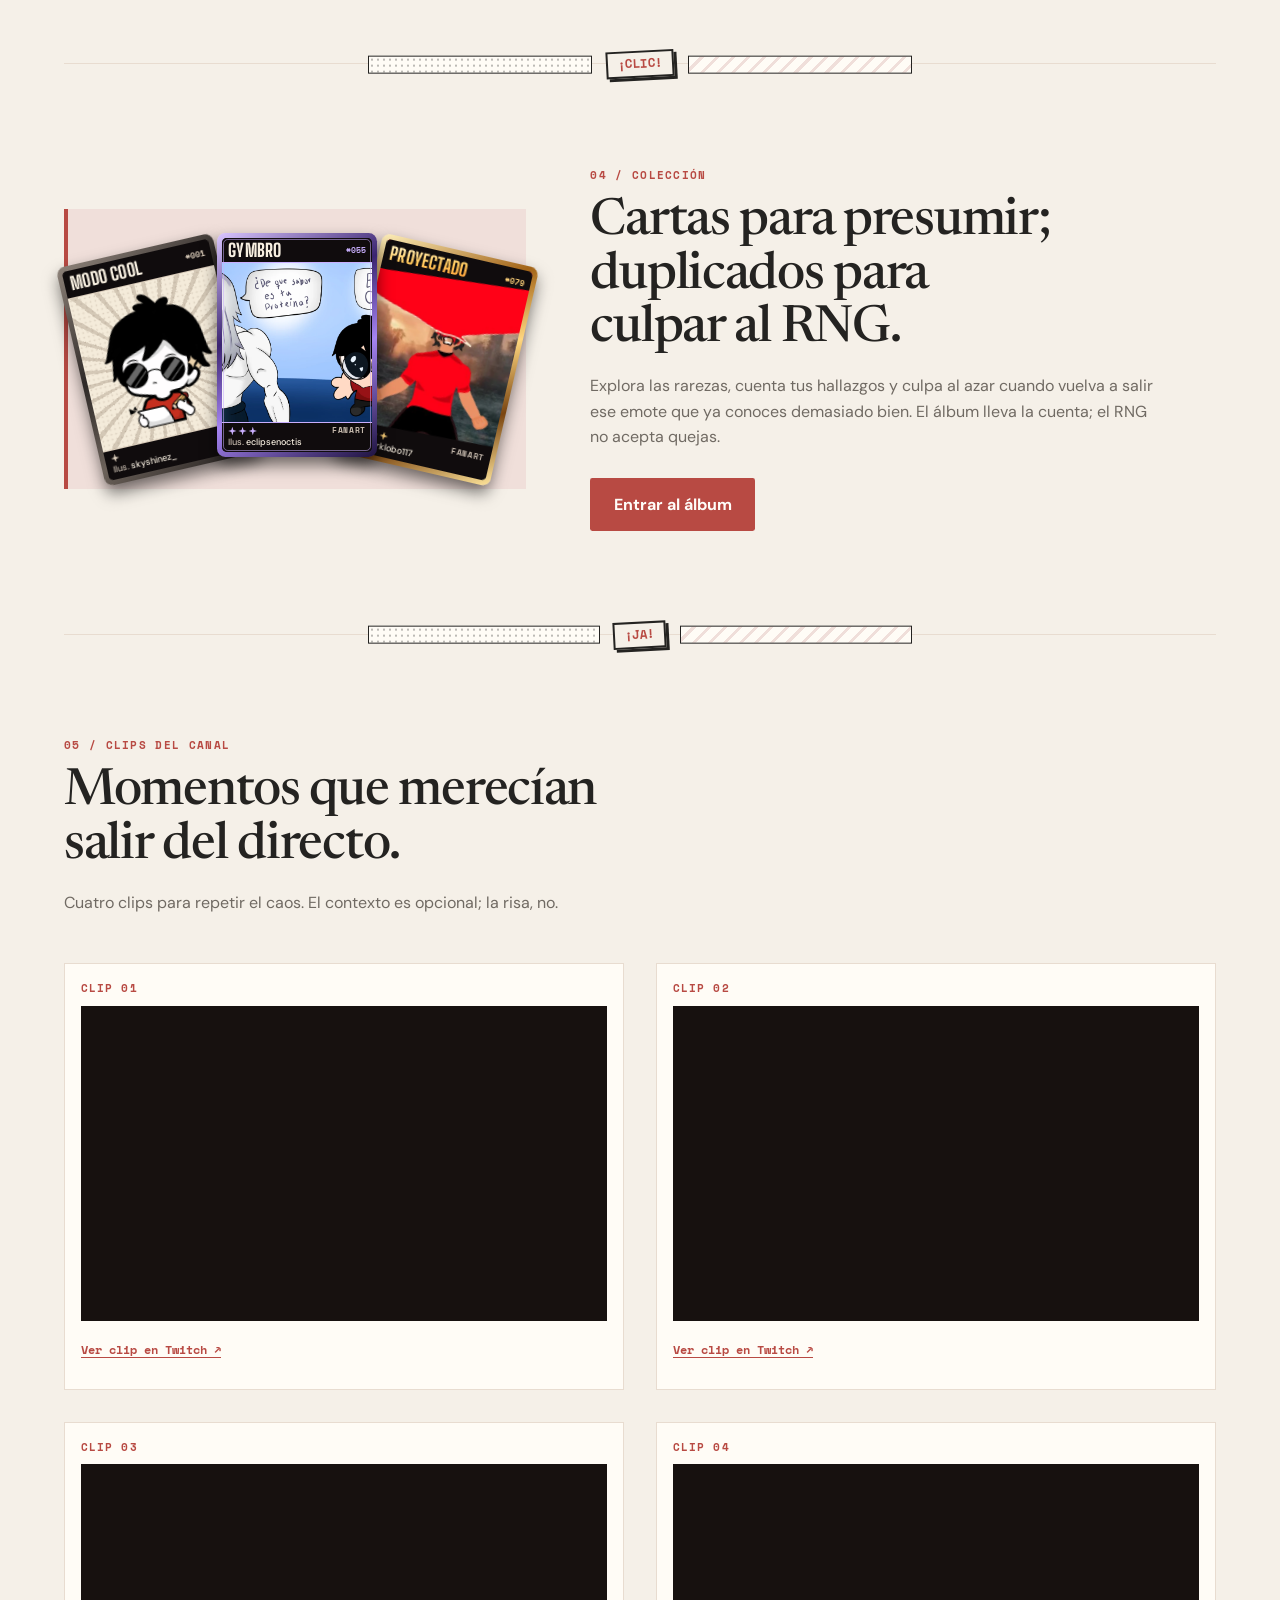
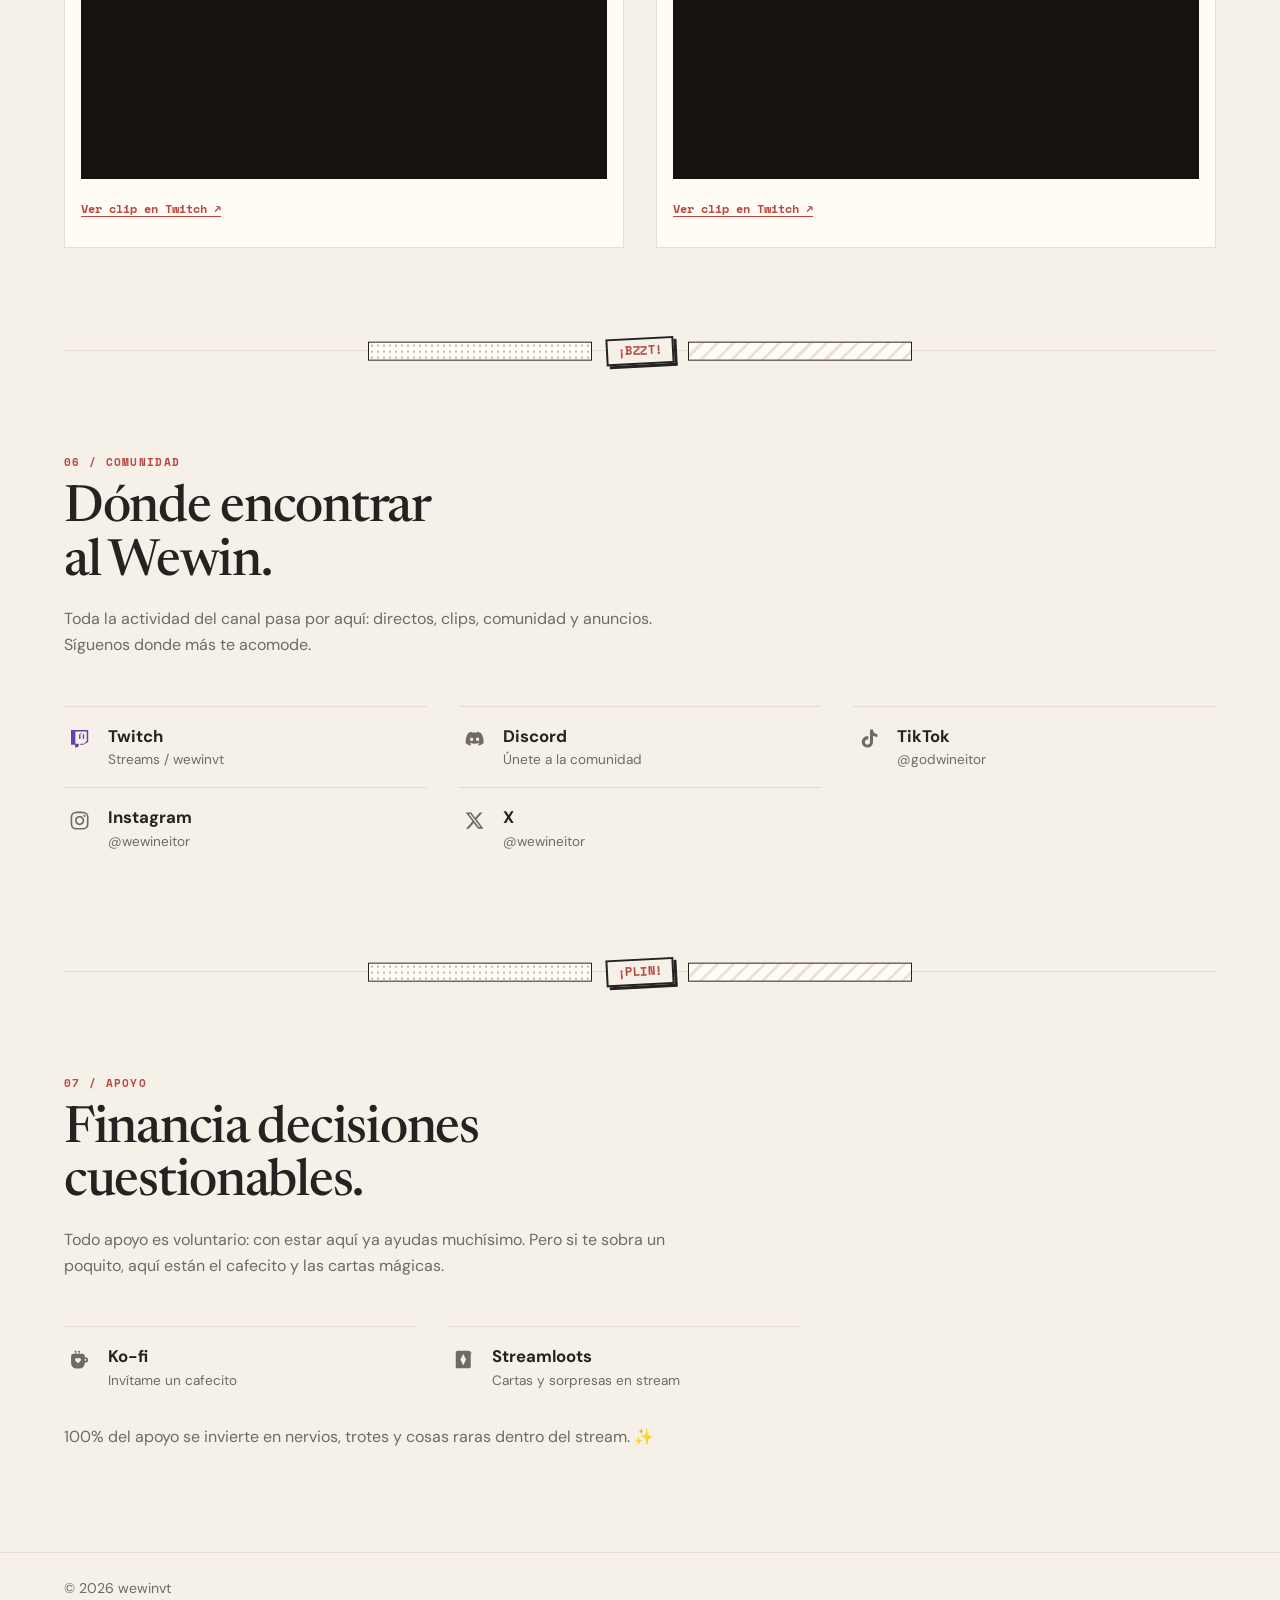
==== commit 1e6a3cfe: "feat(navigation): add CSS page transitions" ====
--- a/index.html
+++ b/index.html
@@ -23,6 +23,7 @@
     <link rel="stylesheet" href="css/styles.css" />
     <link rel="stylesheet" href="css/paleta-editorial.css" />
     <link rel="stylesheet" href="css/home-cards.css" />
+    <link rel="stylesheet" href="css/view-transitions.css" />
 
     <meta property="og:type" content="website" />
     <meta property="og:site_name" content="WewinVT" />
@@ -31,14 +32,14 @@
       property="og:description"
       content="El universo visual de Wewin: streams, fanarts, emotes, cartas y recuerdos de la comunidad."
     />
-    <meta property="og:image" content="https://wewinvt.com/img/og-wewin.webp?v=2" />
-    <meta property="og:image:type" content="image/webp" />
+    <meta property="og:image" content="https://wewinvt.com/img/og-wewin.png" />
+    <meta property="og:image:type" content="image/png" />
     <meta property="og:image:width" content="1200" />
     <meta property="og:image:height" content="630" />
     <meta property="og:image:alt" content="WewinVT y su avatar en pixel art, con la frase «Un pequeño universo, una gran comunidad» y enlace a Twitch." />
     <meta property="og:locale" content="es_MX" />
     <meta name="twitter:card" content="summary_large_image" />
-    <meta name="twitter:image" content="https://wewinvt.com/img/og-wewin.webp?v=2" />
+    <meta name="twitter:image" content="https://wewinvt.com/img/og-wewin.png" />
     <meta name="twitter:image:alt" content="WewinVT y su avatar en pixel art, con la frase «Un pequeño universo, una gran comunidad» y enlace a Twitch." />
     <meta name="twitter:title" content="WewinVT | Comunidad, fanarts y streams" />
     <meta
--- a/css/view-transitions.css
+++ b/css/view-transitions.css
@@ -0,0 +1,11 @@
+@media (prefers-reduced-motion: no-preference) {
+  @view-transition {
+    navigation: auto;
+  }
+
+  ::view-transition-old(root),
+  ::view-transition-new(root) {
+    animation-duration: 200ms;
+    animation-timing-function: ease-in-out;
+  }
+}
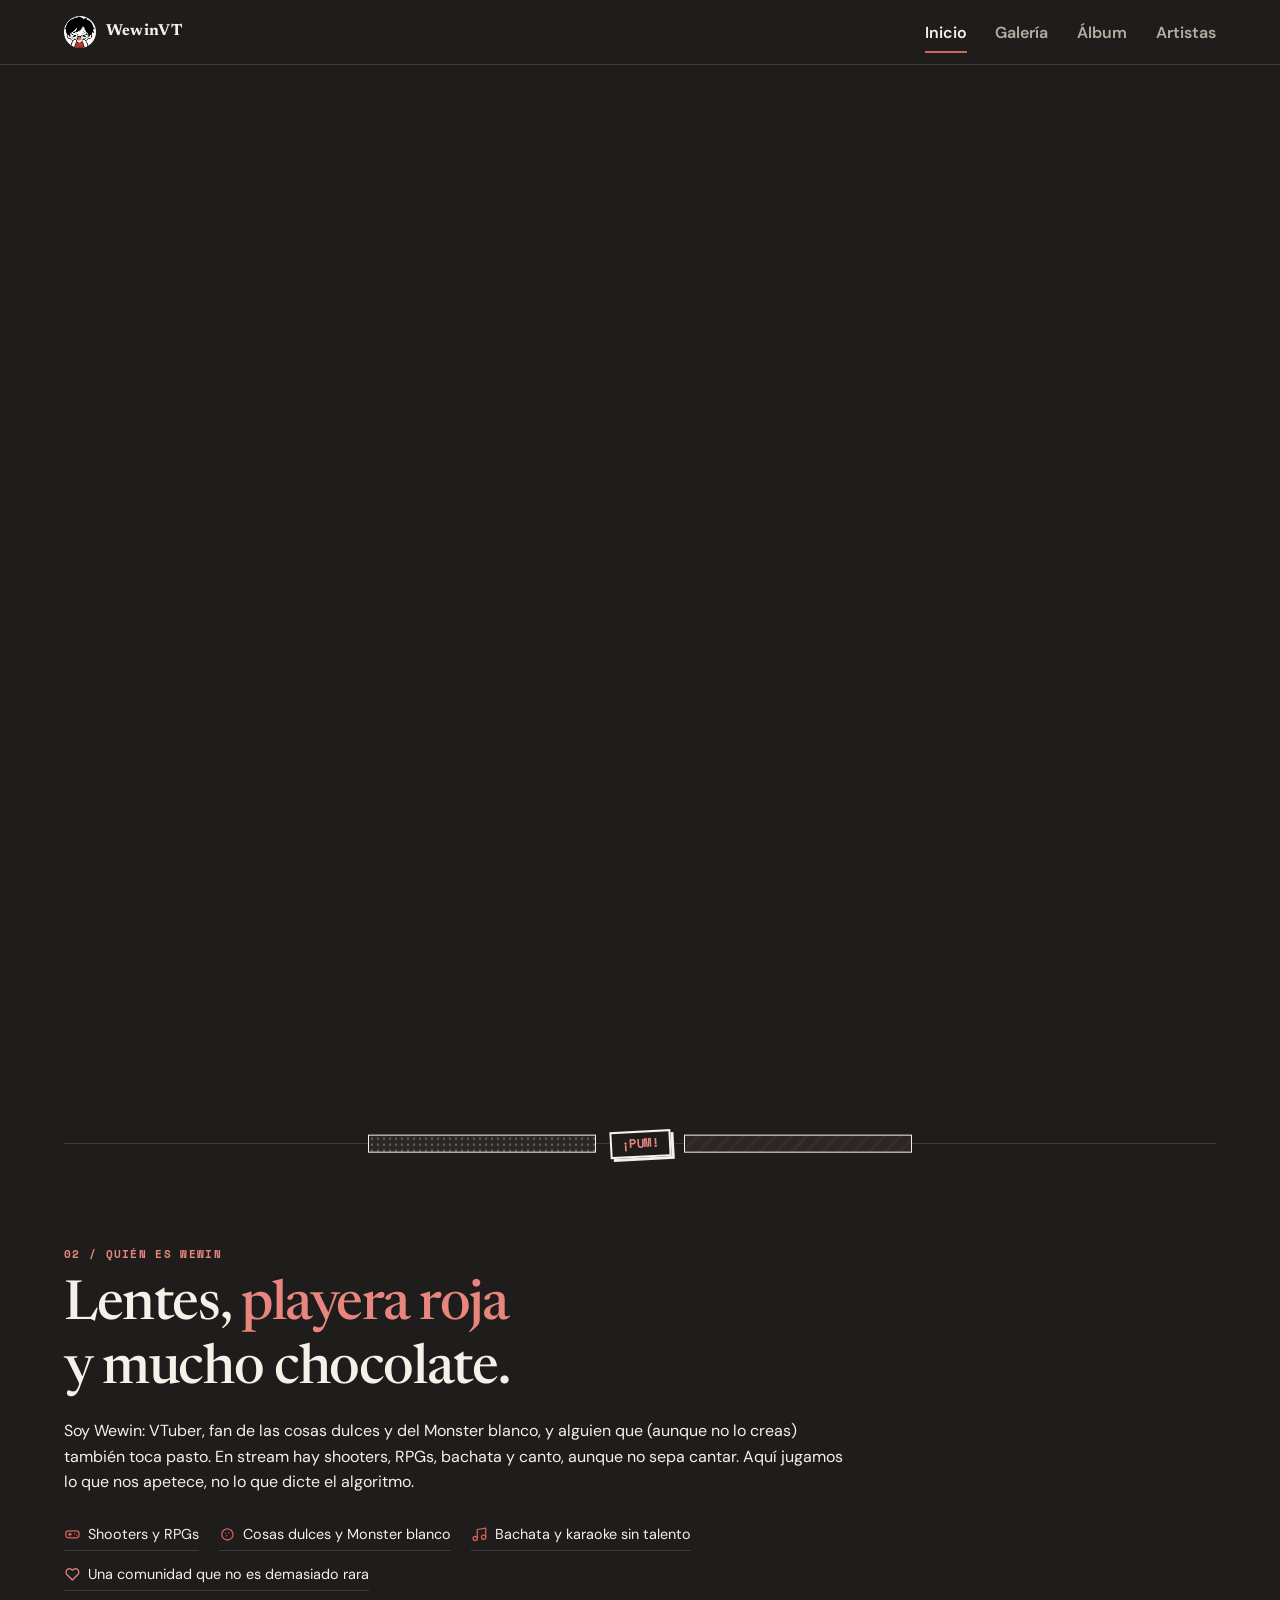
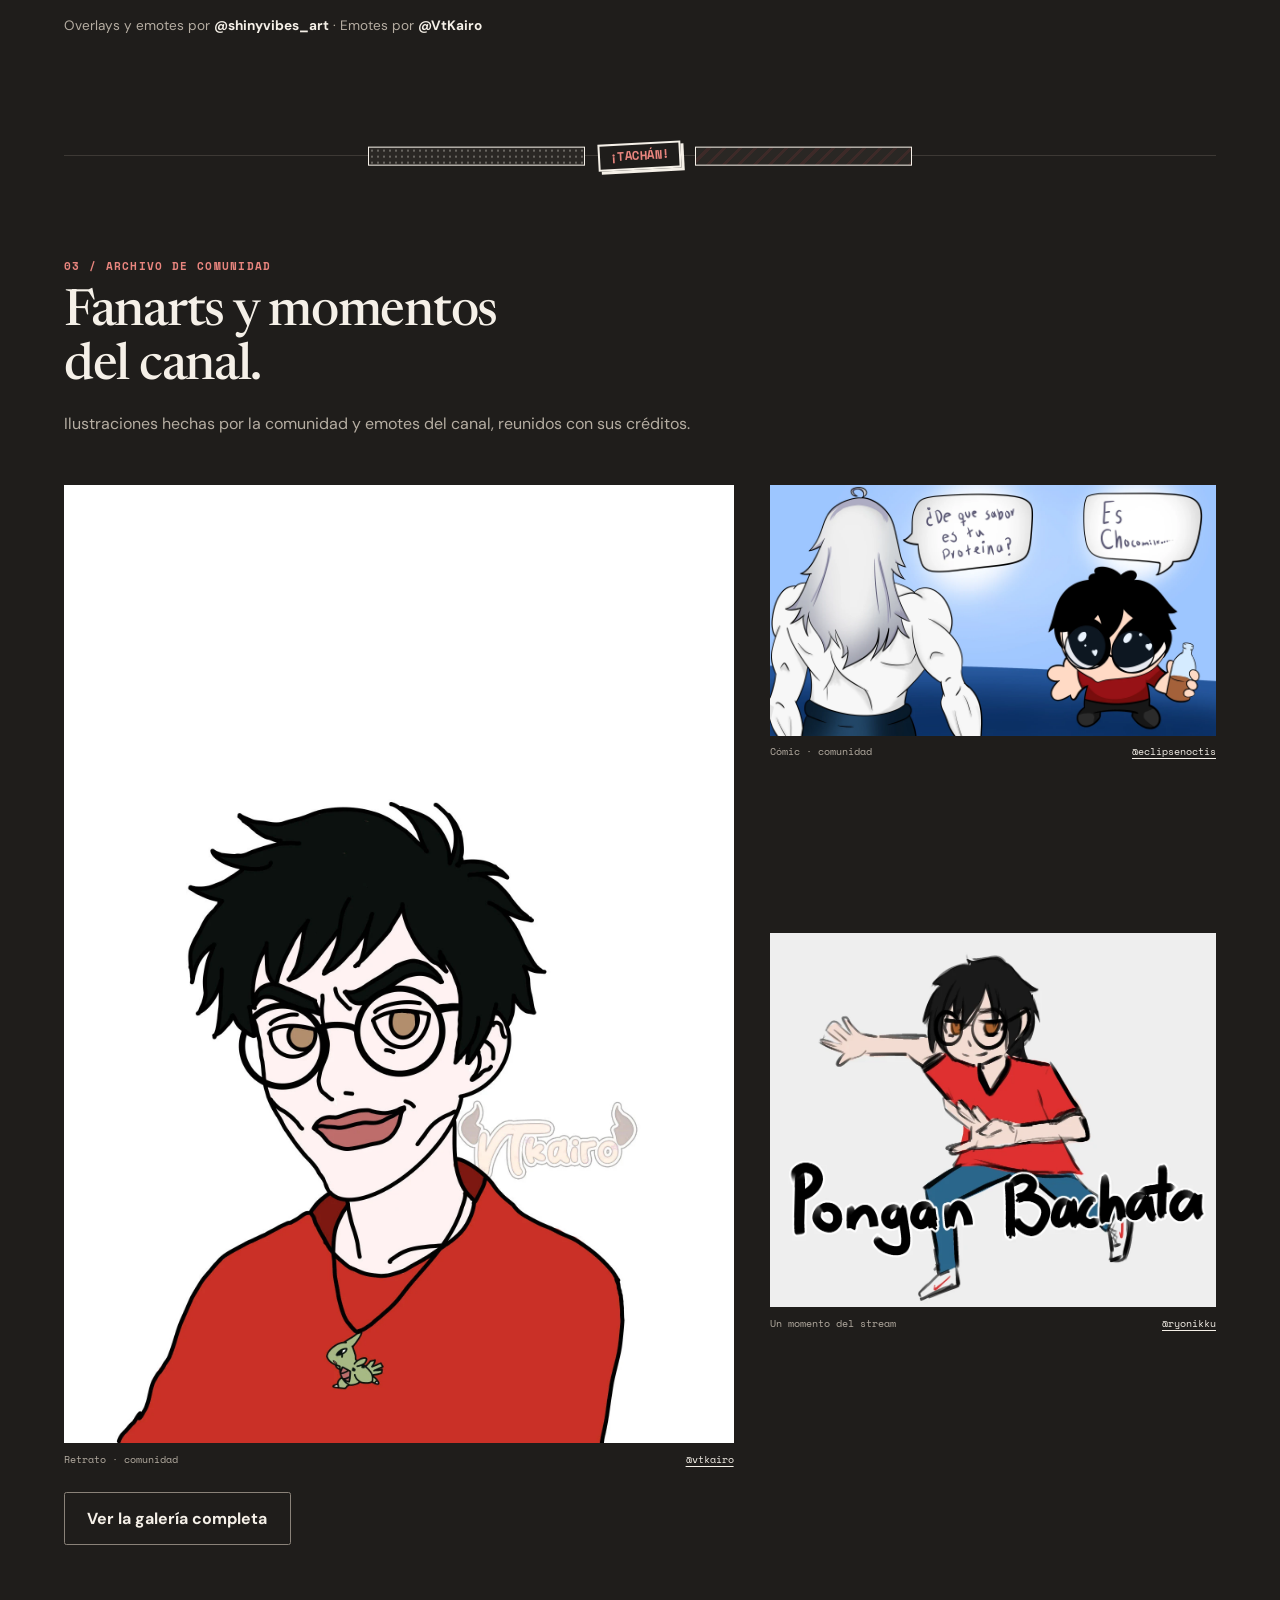
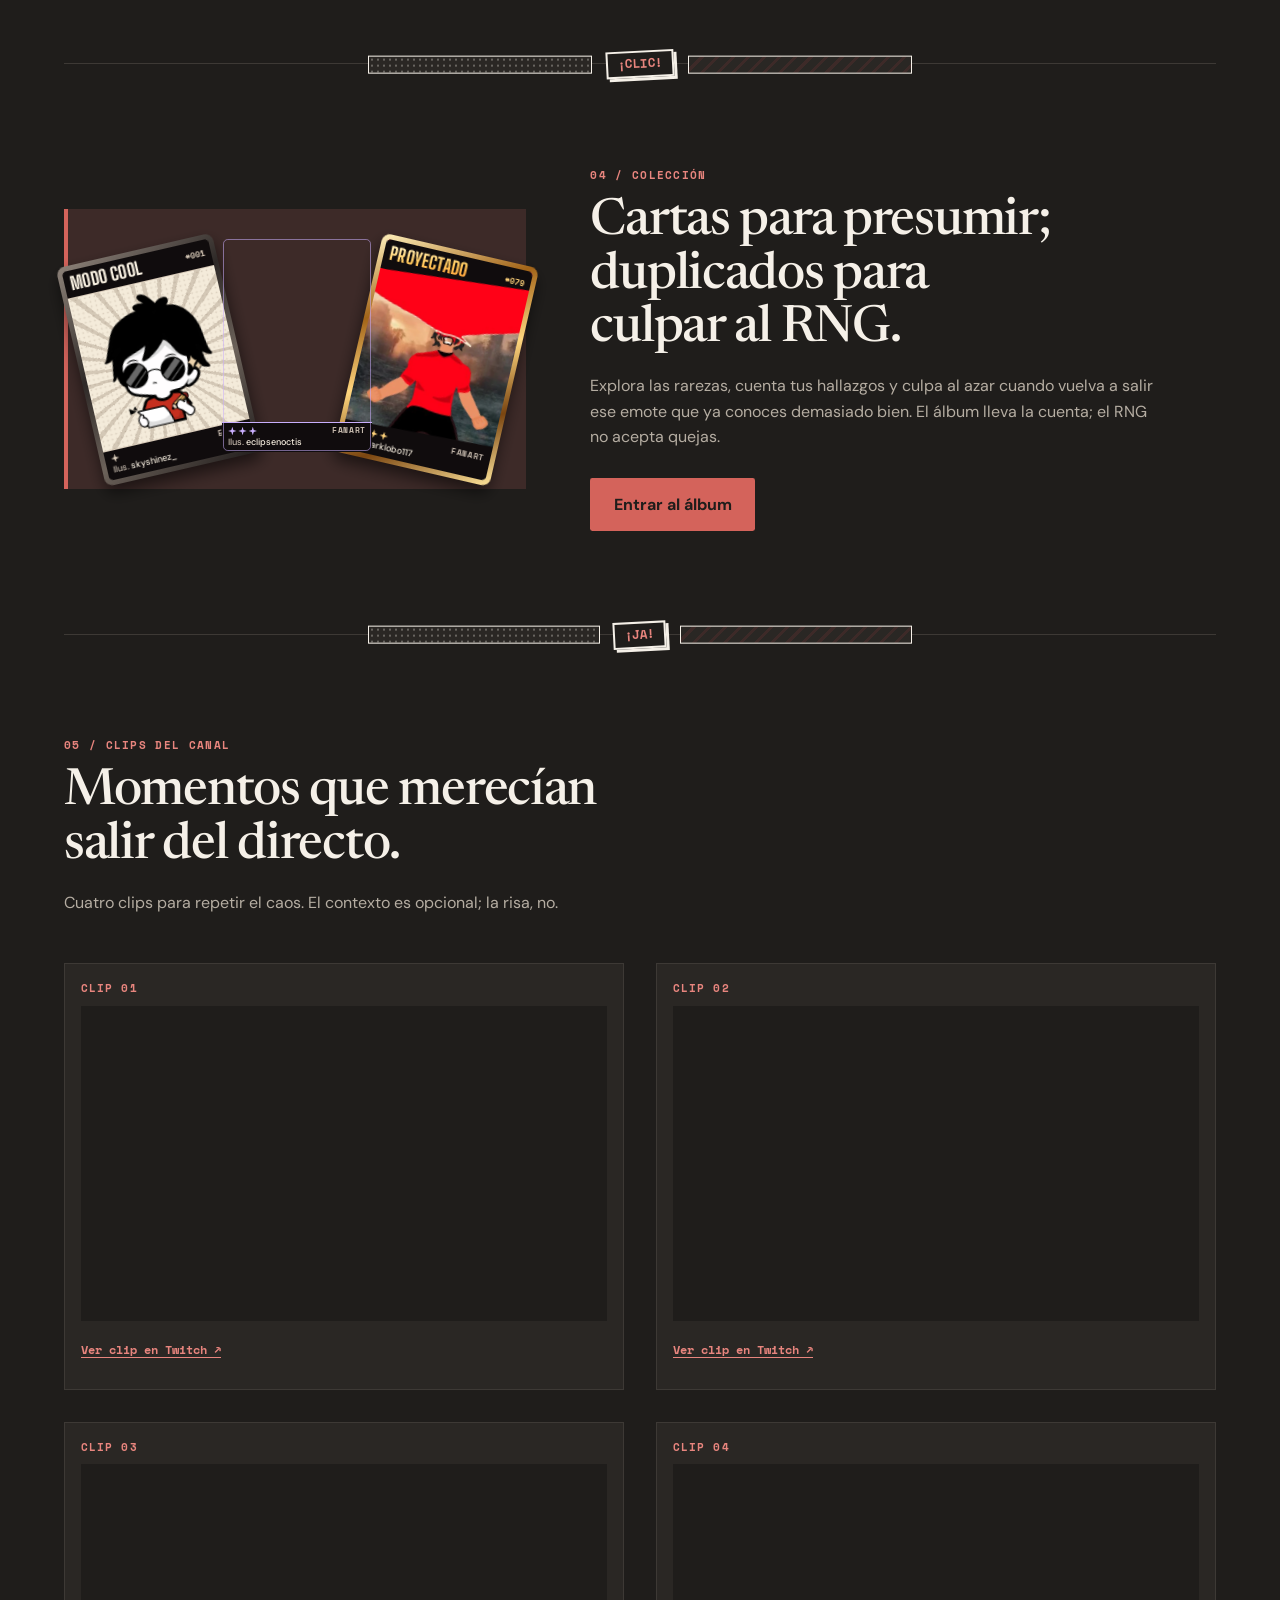
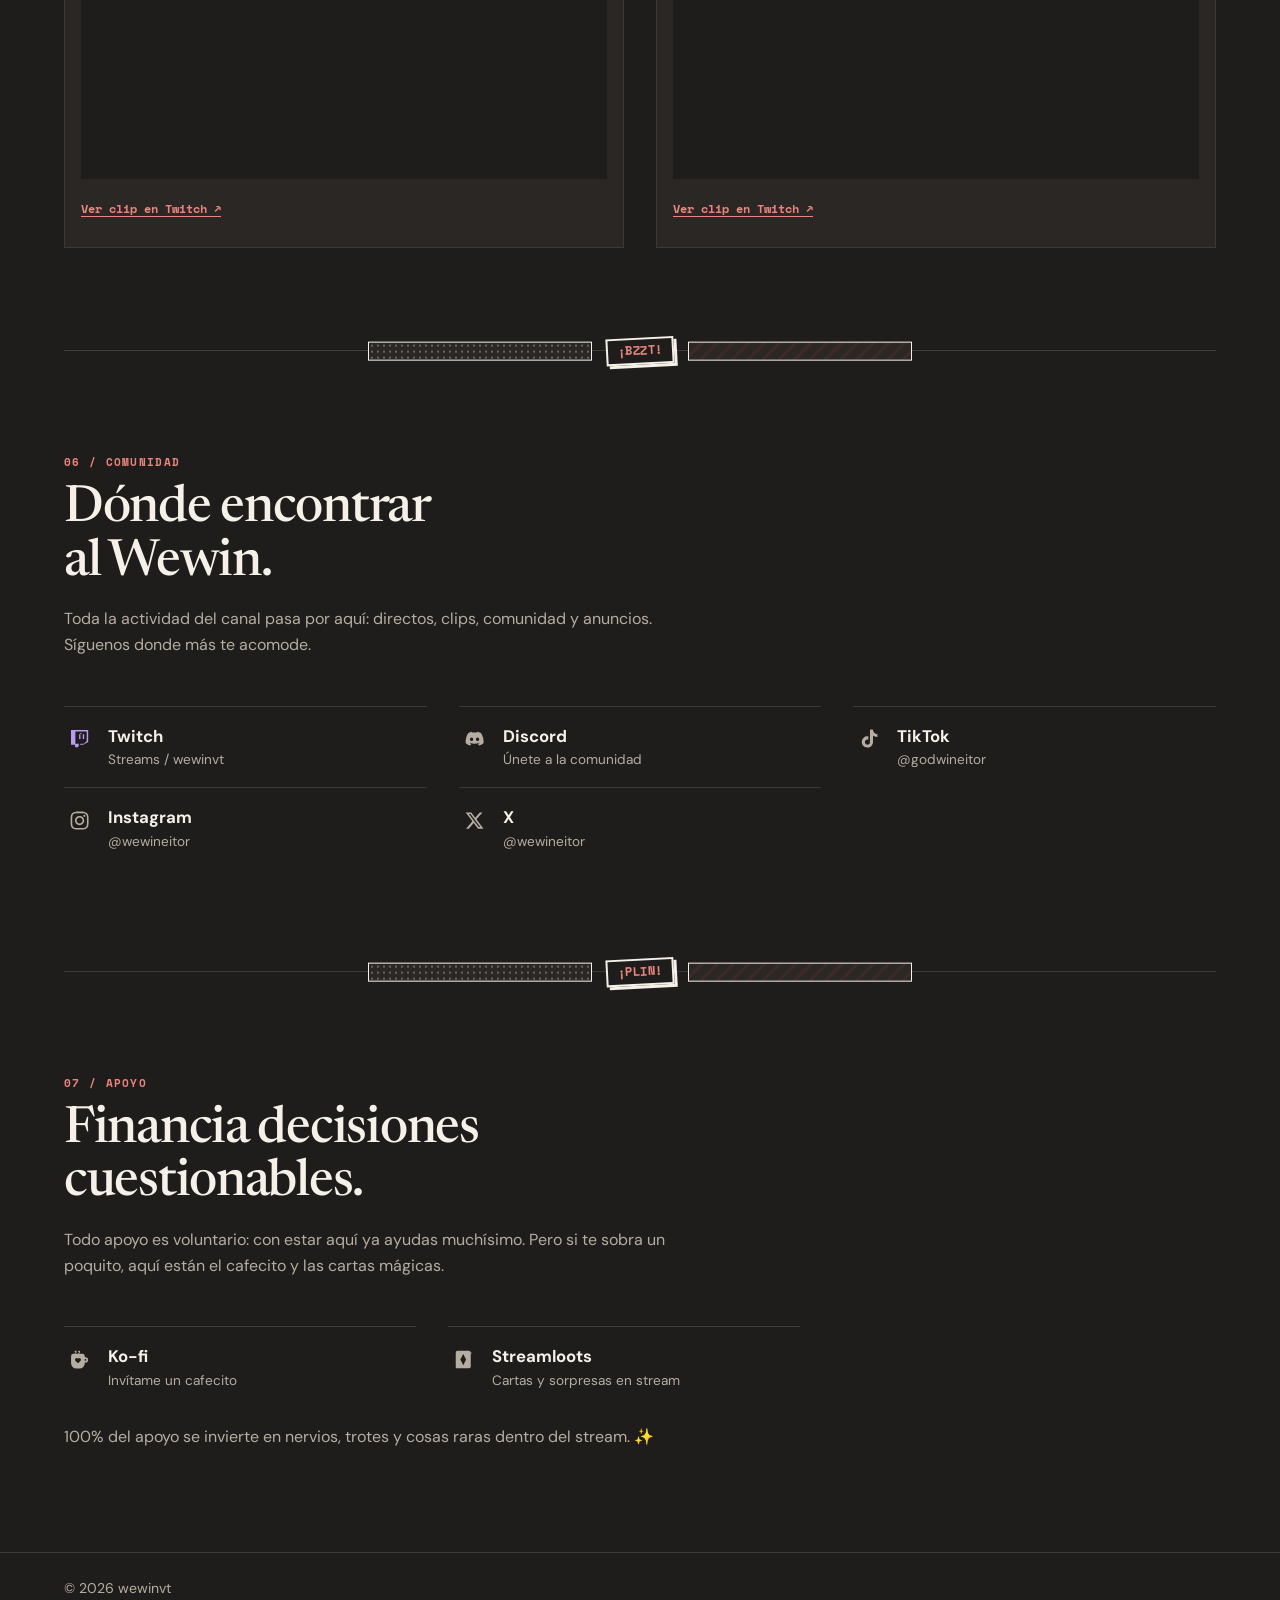
==== commit 3e2b2195: "feat(site): dark palette on home, gallery, artists and 404 with light mats behind artwork" ====
--- a/index.html
+++ b/index.html
@@ -9,7 +9,7 @@
       name="description"
       content="WewinVT es el hub de la comunidad de Wewin: streams, fanarts, emotes, cartas y recuerdos del canal en un solo lugar."
     />
-    <meta name="theme-color" content="#F5F0E8" />
+    <meta name="theme-color" content="#1F1D1B" />
     <link rel="icon" type="image/webp" href="favicon.webp" />
     <link rel="canonical" href="https://wewinvt.com/" />
 
--- a/css/sobre.css
+++ b/css/sobre.css
@@ -906,6 +906,9 @@
   font-size: 11px;
   color: rgb(201 189 176 / 60%);
 }
+.dev[hidden] {
+  display: none;
+}
 .dev select {
   font: inherit;
   color: var(--text);
--- a/css/styles.css
+++ b/css/styles.css
@@ -4,21 +4,7 @@
    ========================================================================== */
 
 :root {
-    /* Colores base */
-    --bg: #f5f0e8;
-    --bg-deep: #eee7dc;
-    --surface: #fffcf6;
-    --surface-strong: #fffcf6;
-    --violet: #b84a43;
-    --cyan: #b84a43;
-    --gold: #825a21;
-    --pink: #8f3935;
-    --blue: #d9c8b5;
-    --green: #52664b;
-    --text: #242321;
-    --muted: #706a63;
-    --soft: #f0dfda;
-    --line: #e8dcd0;
+    /* Los colores viven en paleta-editorial.css, la única fuente de la paleta. */
 
     /* Tipografía */
     --font-heading:
@@ -621,6 +607,15 @@
     transform: scale(1.12);
 }
 
+/* Las miniaturas traen width/height en el HTML: sin height:auto, gana la altura del atributo */
+.emote-tile .tile-btn img {
+    width: 74%;
+    height: auto;
+    max-width: none;
+    max-height: none;
+    aspect-ratio: 1;
+}
+
 .animation-badge {
     position: absolute;
     top: 0.6rem;
--- a/css/paleta-editorial.css
+++ b/css/paleta-editorial.css
@@ -5,26 +5,39 @@
    ========================================================= */
 
 :root {
-  /* Paleta editorial cálida */
-  --color-bg: #f5f0e8;
-  --color-surface: #fffcf6;
-  --color-ink: #242321;
-  --color-muted: #706a63;
-  --color-accent: #b84a43;
-  --color-accent-hover: #8f3935;
-  --color-border: #e8dcd0;
-  --color-accent-soft: #f0dfda;
-  --color-sand: #d9c8b5;
-  --color-success: #52664b;
+  /* Single source of the site palette: warm charcoal, cream text, coral accent.
+     /album, the home page, the gallery, the artists page and the 404 read
+     these tokens. Contrast on --color-bg: ink 14.8:1, muted 7.6:1,
+     accent-text 6.5:1, control 4.4:1. */
+  color-scheme: dark;
+  --color-bg: #1f1d1b;
+  --color-surface: #2a2724;
+  --color-surface-hover: #35312d;
+  --color-ink: #f5f0e8;
+  --color-muted: #b5ada2;
+  --color-accent: #d4635b;
+  /* The accent as text or hover fill needs more lightness than as a fill. */
+  --color-accent-text: #e8857e;
+  --color-accent-hover: #e8857e;
+  --color-on-accent: #1f1d1b;
+  --color-border: #3d3935;
+  /* Borders of controls (inputs, selects, ghost buttons): 3:1 or more. */
+  --color-control: #8a8279;
+  /* A tint that reads on charcoal, for chips, badges and selection. */
+  --color-accent-soft: #3d2a28;
+  --color-sand: #a8957c;
+  --color-success: #8fb08a;
+  /* Light mat behind transparent artwork (emotes, fanarts, logo, avatar). */
+  --color-art-mat: #fffcf6;
 
   /* Alias de compatibilidad para los componentes existentes. */
   --bg: var(--color-bg);
-  --bg-deep: #eee7dc;
+  --bg-deep: #181716;
   --surface: var(--color-surface);
-  --surface-strong: #fffcf6;
+  --surface-strong: var(--color-surface);
   --violet: var(--color-accent);
   --cyan: var(--color-accent);
-  --gold: #825a21;
+  --gold: #e0a95a;
   --pink: var(--color-accent-hover);
   --blue: var(--color-sand);
   --green: var(--color-success);
@@ -46,9 +59,9 @@
   --radius-lg: 0.35rem;
   --radius-xl: 0.5rem;
   --radius-pill: 999px;
-  --shadow: 0 16px 36px rgb(36 35 33 / 9%);
-  --shadow-soft: 0 6px 18px rgb(36 35 33 / 8%);
-  --focus-ring: 0 0 0 4px rgb(184 74 67 / 18%);
+  --shadow: 0 16px 36px rgb(0 0 0 / 38%);
+  --shadow-soft: 0 6px 18px rgb(0 0 0 / 32%);
+  --focus-ring: 0 0 0 4px rgb(232 133 126 / 28%);
 }
 
 html {
@@ -82,7 +95,7 @@
 
 a:focus-visible,
 button:focus-visible {
-  outline: 2px solid var(--color-accent);
+  outline: 2px solid var(--color-accent-text);
   outline-offset: 3px;
   box-shadow: var(--focus-ring);
   border-radius: var(--radius-sm);
@@ -133,7 +146,7 @@
 }
 
 .home-page .manga-divider__panel--dots {
-  background-image: radial-gradient(circle, rgb(36 35 33 / 30%) 0.8px, transparent 1px);
+  background-image: radial-gradient(circle, rgb(245 240 232 / 30%) 0.8px, transparent 1px);
   background-size: 6px 6px;
 }
 
@@ -147,7 +160,7 @@
   border: 2px solid var(--color-ink);
   background: var(--color-bg);
   box-shadow: 3px 3px 0 var(--color-ink);
-  color: var(--color-accent);
+  color: var(--color-accent-text);
   font-family: var(--font-mono);
   font-size: clamp(0.62rem, 1.1vw, 0.78rem);
   font-weight: 700;
@@ -159,7 +172,7 @@
 
 .eyebrow {
   margin-bottom: 0.8rem;
-  color: var(--color-accent);
+  color: var(--color-accent-text);
   font-family: var(--font-mono);
   font-size: 0.68rem;
   font-weight: 700;
@@ -212,17 +225,17 @@
 
 .button-primary {
   background: var(--color-accent);
-  color: #fffdf9;
+  color: var(--color-on-accent);
 }
 
 .button-primary:hover {
   background: var(--color-accent-hover);
-  color: #fffdf9;
+  color: var(--color-on-accent);
   box-shadow: none;
 }
 
 .button-secondary {
-  border-color: var(--color-border);
+  border-color: var(--color-control);
   background: transparent;
   color: var(--color-ink);
 }
@@ -248,9 +261,10 @@
   color: var(--color-ink);
 }
 
+/* The logo is black hair on transparent: it needs a light mat on charcoal. */
 .brand img {
   border-radius: 50%;
-  background: var(--color-accent-soft);
+  background: var(--color-art-mat);
 }
 
 .nav-link {
@@ -269,7 +283,7 @@
 }
 
 .nav-toggle {
-  border-color: var(--color-border);
+  border-color: var(--color-control);
   border-radius: var(--radius-sm);
   background: transparent;
   color: var(--color-ink);
@@ -346,8 +360,30 @@
   width: 100%;
   height: auto;
   padding: 0.75rem 1rem;
+  background: var(--color-art-mat);
   object-fit: contain;
   object-position: center;
+}
+
+@media (prefers-reduced-motion: no-preference) {
+  .hero-figure img {
+    transform-origin: 50% 82%;
+    transition:
+      transform 280ms cubic-bezier(0.2, 0.8, 0.2, 1),
+      filter 280ms ease;
+  }
+
+  .hero-figure:focus-within img {
+    transform: translateY(-0.35rem) rotate(-1.2deg) scale(1.015);
+    filter: drop-shadow(0 0.45rem 0.35rem rgb(36 35 33 / 18%));
+  }
+}
+
+@media (hover: hover) and (prefers-reduced-motion: no-preference) {
+  .hero-figure:hover img {
+    transform: translateY(-0.35rem) rotate(-1.2deg) scale(1.015);
+    filter: drop-shadow(0 0.45rem 0.35rem rgb(36 35 33 / 18%));
+  }
 }
 
 .hero-figure figcaption {
@@ -493,7 +529,7 @@
 }
 
 .highlight {
-  color: var(--color-accent);
+  color: var(--color-accent-text);
 }
 
 .about-chips {
@@ -591,7 +627,7 @@
 }
 
 .social-card[href*="twitch"] .social-icon {
-  color: #6441a5;
+  color: #b79df2;
 }
 
 .social-card:hover .social-icon {
@@ -640,7 +676,7 @@
 
 .home-gallery-item a {
   display: block;
-  background: var(--color-surface);
+  background: var(--color-art-mat);
 }
 
 .home-gallery-item a:hover img {
@@ -693,6 +729,7 @@
   width: 100%;
   max-height: 20rem;
   object-fit: contain;
+  background: var(--color-art-mat);
 }
 
 .album-teaser__art figcaption {
@@ -740,7 +777,7 @@
 
 .clip-card__label {
   margin: 0 0 0.5rem;
-  color: var(--color-accent);
+  color: var(--color-accent-text);
   font-family: var(--font-mono);
   font-size: 0.68rem;
   font-weight: 700;
@@ -754,7 +791,7 @@
   min-height: 300px;
   aspect-ratio: 16 / 9;
   border: 0;
-  background: #17110f;
+  background: var(--color-bg);
 }
 
 .clip-card__link {
@@ -762,7 +799,7 @@
   align-items: center;
   min-height: 2.75rem;
   margin-top: 0.5rem;
-  color: var(--color-accent);
+  color: var(--color-accent-text);
   font-family: var(--font-mono);
   font-size: 0.72rem;
   font-weight: 700;
@@ -795,7 +832,7 @@
   border: 0;
   border-bottom: 1px solid var(--color-border);
   border-radius: 0;
-  background: transparent;
+  background: var(--color-art-mat);
   cursor: zoom-in;
 }
 
@@ -826,7 +863,7 @@
 .fanart-card .tile-btn {
   border: 0;
   border-radius: 0;
-  background: var(--color-surface);
+  background: var(--color-art-mat);
 }
 
 .fanart-card--featured .tile-btn {
@@ -874,6 +911,10 @@
   color: var(--color-muted);
 }
 
+.gallery-page {
+  border-top: 0;
+}
+
 .gallery-section {
   padding-top: clamp(2rem, 4vw, 3.5rem);
   border-top: 1px solid var(--color-border);
@@ -898,36 +939,44 @@
 }
 
 .lightbox {
-  background: rgb(36 35 33 / 94%);
+  background: rgb(31 29 27 / 94%);
+}
+
+/* Transparent art with black lines needs the light mat inside the lightbox too. */
+.lb-img {
+  background: var(--color-art-mat);
 }
 
 .lb-btn,
 .lb-close {
-  border-color: rgb(255 252 246 / 30%);
+  border-color: var(--color-control);
   border-radius: 0;
-  background: rgb(36 35 33 / 92%);
-  color: #fffcf6;
+  background: var(--color-surface);
+  color: var(--color-ink);
 }
 
 .lb-btn:hover,
 .lb-close:hover {
   background: var(--color-accent-hover);
+  color: var(--color-on-accent);
 }
 
 .lb-caption {
-  color: #fffcf6;
+  border-color: var(--color-border);
+  background: var(--color-surface);
+  color: var(--color-ink);
 }
 
 .lb-caption a {
-  color: #fffcf6;
+  color: var(--color-ink);
 }
 
 .lb-caption a:hover {
-  color: #f0dfda;
+  color: var(--color-accent-text);
 }
 
 .notfound code {
-  color: var(--color-accent);
+  color: var(--color-accent-text);
 }
 
 .notfound .lead {
@@ -935,6 +984,9 @@
 }
 
 .notfound-emote {
+  padding: 0.4rem;
+  border-radius: 50%;
+  background: var(--color-art-mat);
   animation: none;
 }
 
@@ -955,6 +1007,31 @@
   transition:
     opacity var(--motion-medium),
     transform var(--motion-medium);
+}
+
+@keyframes reveal-on-scroll {
+  from {
+    opacity: 0;
+    transform: translateY(14px);
+  }
+  to {
+    opacity: 1;
+    transform: translateY(0);
+  }
+}
+
+@supports (animation-timeline: view()) and (animation-range: entry 0% entry 40%) {
+  @media (prefers-reduced-motion: no-preference) {
+    html.js [data-animate],
+    html.js [data-animate].is-visible {
+      opacity: 0;
+      transform: translateY(14px);
+      transition: none;
+      animation: reveal-on-scroll 1s linear both;
+      animation-timeline: view();
+      animation-range: entry 0% entry 40%;
+    }
+  }
 }
 
 @media (max-width: 700px) {
